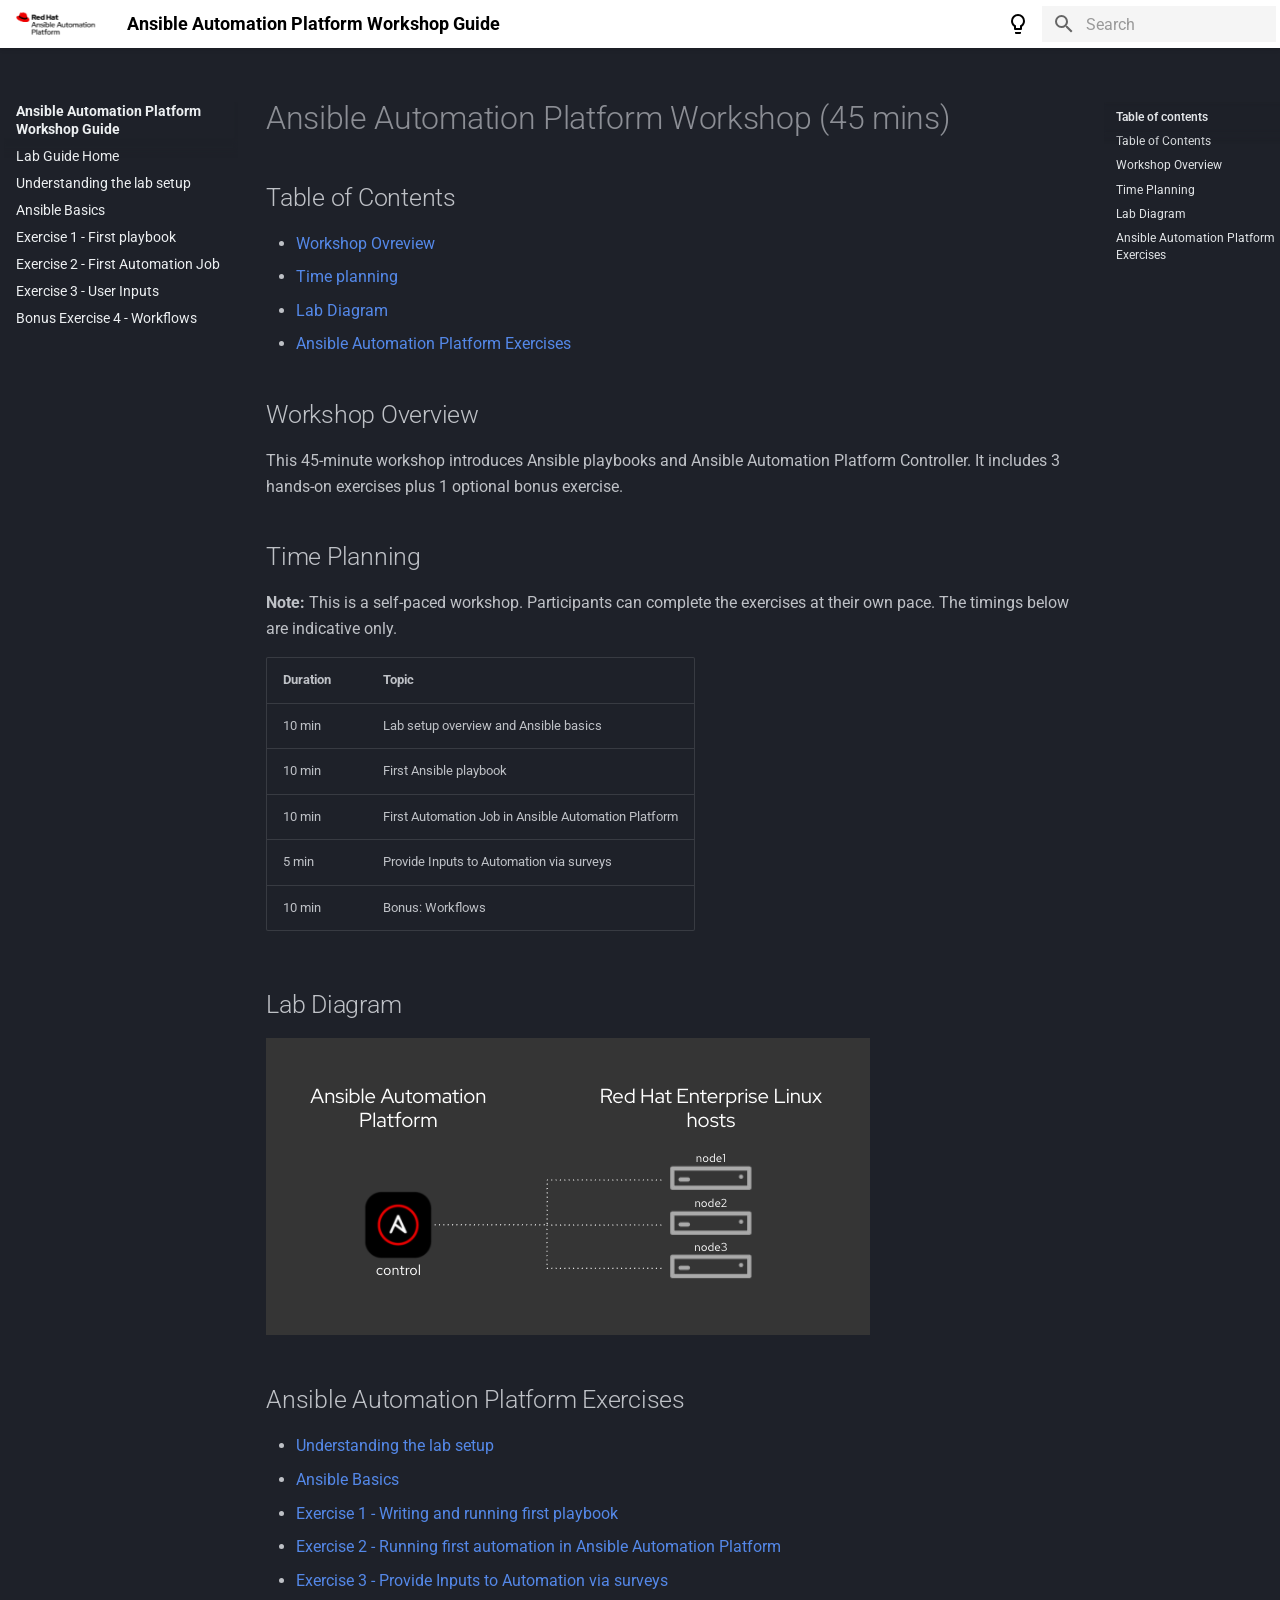
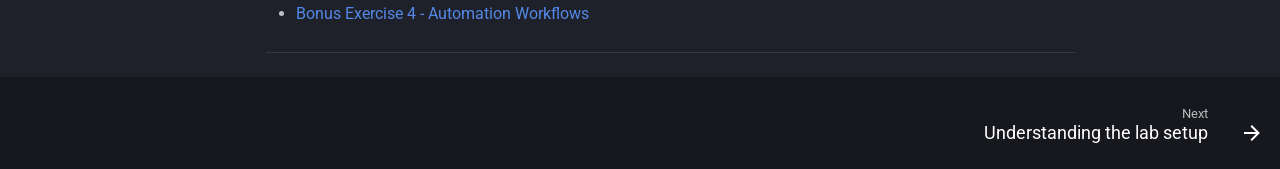
==== index.html @ c1fabc26 "deploy: dbd949e2527950533a2bd51cdb0af93ff251a50c" ====
<!doctype html>
<html lang="en" class="no-js">
  <head>
    
      <meta charset="utf-8">
      <meta name="viewport" content="width=device-width,initial-scale=1">
      
      
      
      
      
        <link rel="next" href="1-setup/">
      
      
        
      
      
      <link rel="icon" href="images/RH_AAP_Logo.png">
      <meta name="generator" content="mkdocs-1.6.1, mkdocs-material-9.7.6">
    
    
      
        <title>Ansible Automation Platform Workshop Guide</title>
      
    
    
      <link rel="stylesheet" href="assets/stylesheets/main.484c7ddc.min.css">
      
        
        <link rel="stylesheet" href="assets/stylesheets/palette.ab4e12ef.min.css">
      
      


    
    
      
    
    
      
        
        
        <link rel="preconnect" href="https://fonts.gstatic.com" crossorigin>
        <link rel="stylesheet" href="https://fonts.googleapis.com/css?family=Roboto:300,300i,400,400i,700,700i%7CRoboto+Mono:400,400i,700,700i&display=fallback">
        <style>:root{--md-text-font:"Roboto";--md-code-font:"Roboto Mono"}</style>
      
    
    
      <link rel="stylesheet" href="stylesheets/extra.css">
    
    <script>__md_scope=new URL(".",location),__md_hash=e=>[...e].reduce(((e,_)=>(e<<5)-e+_.charCodeAt(0)),0),__md_get=(e,_=localStorage,t=__md_scope)=>JSON.parse(_.getItem(t.pathname+"."+e)),__md_set=(e,_,t=localStorage,a=__md_scope)=>{try{t.setItem(a.pathname+"."+e,JSON.stringify(_))}catch(e){}}</script>
    
      

    
    
  </head>
  
  
    
    
      
    
    
    
    
    <body dir="ltr" data-md-color-scheme="slate" data-md-color-primary="indigo" data-md-color-accent="cyan">
  
    
    <input class="md-toggle" data-md-toggle="drawer" type="checkbox" id="__drawer" autocomplete="off">
    <input class="md-toggle" data-md-toggle="search" type="checkbox" id="__search" autocomplete="off">
    <label class="md-overlay" for="__drawer"></label>
    <div data-md-component="skip">
      
        
        <a href="#ansible-automation-platform-workshop-45-mins" class="md-skip">
          Skip to content
        </a>
      
    </div>
    <div data-md-component="announce">
      
    </div>
    
    
      

  

<header class="md-header md-header--shadow" data-md-component="header">
  <nav class="md-header__inner md-grid" aria-label="Header">
    <a href="." title="Ansible Automation Platform Workshop Guide" class="md-header__button md-logo" aria-label="Ansible Automation Platform Workshop Guide" data-md-component="logo">
      
  <img src="images/logo.png" alt="logo">

    </a>
    <label class="md-header__button md-icon" for="__drawer">
      
      <svg xmlns="http://www.w3.org/2000/svg" viewBox="0 0 24 24"><path d="M3 6h18v2H3zm0 5h18v2H3zm0 5h18v2H3z"/></svg>
    </label>
    <div class="md-header__title" data-md-component="header-title">
      <div class="md-header__ellipsis">
        <div class="md-header__topic">
          <span class="md-ellipsis">
            Ansible Automation Platform Workshop Guide
          </span>
        </div>
        <div class="md-header__topic" data-md-component="header-topic">
          <span class="md-ellipsis">
            
              Lab Guide Home
            
          </span>
        </div>
      </div>
    </div>
    
      
        <form class="md-header__option" data-md-component="palette">
  
    
    
    
    <input class="md-option" data-md-color-media="" data-md-color-scheme="slate" data-md-color-primary="indigo" data-md-color-accent="cyan"  aria-label="Switch to light mode"  type="radio" name="__palette" id="__palette_0">
    
      <label class="md-header__button md-icon" title="Switch to light mode" for="__palette_1" hidden>
        <svg xmlns="http://www.w3.org/2000/svg" viewBox="0 0 24 24"><path d="M12 2a7 7 0 0 1 7 7c0 2.38-1.19 4.47-3 5.74V17a1 1 0 0 1-1 1H9a1 1 0 0 1-1-1v-2.26C6.19 13.47 5 11.38 5 9a7 7 0 0 1 7-7M9 21v-1h6v1a1 1 0 0 1-1 1h-4a1 1 0 0 1-1-1m3-17a5 5 0 0 0-5 5c0 2.05 1.23 3.81 3 4.58V16h4v-2.42c1.77-.77 3-2.53 3-4.58a5 5 0 0 0-5-5"/></svg>
      </label>
    
  
    
    
    
    <input class="md-option" data-md-color-media="" data-md-color-scheme="default" data-md-color-primary="white" data-md-color-accent="indigo"  aria-label="Switch to dark mode"  type="radio" name="__palette" id="__palette_1">
    
      <label class="md-header__button md-icon" title="Switch to dark mode" for="__palette_0" hidden>
        <svg xmlns="http://www.w3.org/2000/svg" viewBox="0 0 24 24"><path d="M12 2a7 7 0 0 0-7 7c0 2.38 1.19 4.47 3 5.74V17a1 1 0 0 0 1 1h6a1 1 0 0 0 1-1v-2.26c1.81-1.27 3-3.36 3-5.74a7 7 0 0 0-7-7M9 21a1 1 0 0 0 1 1h4a1 1 0 0 0 1-1v-1H9z"/></svg>
      </label>
    
  
</form>
      
    
    
      <script>var palette=__md_get("__palette");if(palette&&palette.color){if("(prefers-color-scheme)"===palette.color.media){var media=matchMedia("(prefers-color-scheme: light)"),input=document.querySelector(media.matches?"[data-md-color-media='(prefers-color-scheme: light)']":"[data-md-color-media='(prefers-color-scheme: dark)']");palette.color.media=input.getAttribute("data-md-color-media"),palette.color.scheme=input.getAttribute("data-md-color-scheme"),palette.color.primary=input.getAttribute("data-md-color-primary"),palette.color.accent=input.getAttribute("data-md-color-accent")}for(var[key,value]of Object.entries(palette.color))document.body.setAttribute("data-md-color-"+key,value)}</script>
    
    
    
      
      
        <label class="md-header__button md-icon" for="__search">
          
          <svg xmlns="http://www.w3.org/2000/svg" viewBox="0 0 24 24"><path d="M9.5 3A6.5 6.5 0 0 1 16 9.5c0 1.61-.59 3.09-1.56 4.23l.27.27h.79l5 5-1.5 1.5-5-5v-.79l-.27-.27A6.52 6.52 0 0 1 9.5 16 6.5 6.5 0 0 1 3 9.5 6.5 6.5 0 0 1 9.5 3m0 2C7 5 5 7 5 9.5S7 14 9.5 14 14 12 14 9.5 12 5 9.5 5"/></svg>
        </label>
        <div class="md-search" data-md-component="search" role="dialog">
  <label class="md-search__overlay" for="__search"></label>
  <div class="md-search__inner" role="search">
    <form class="md-search__form" name="search">
      <input type="text" class="md-search__input" name="query" aria-label="Search" placeholder="Search" autocapitalize="off" autocorrect="off" autocomplete="off" spellcheck="false" data-md-component="search-query" required>
      <label class="md-search__icon md-icon" for="__search">
        
        <svg xmlns="http://www.w3.org/2000/svg" viewBox="0 0 24 24"><path d="M9.5 3A6.5 6.5 0 0 1 16 9.5c0 1.61-.59 3.09-1.56 4.23l.27.27h.79l5 5-1.5 1.5-5-5v-.79l-.27-.27A6.52 6.52 0 0 1 9.5 16 6.5 6.5 0 0 1 3 9.5 6.5 6.5 0 0 1 9.5 3m0 2C7 5 5 7 5 9.5S7 14 9.5 14 14 12 14 9.5 12 5 9.5 5"/></svg>
        
        <svg xmlns="http://www.w3.org/2000/svg" viewBox="0 0 24 24"><path d="M20 11v2H8l5.5 5.5-1.42 1.42L4.16 12l7.92-7.92L13.5 5.5 8 11z"/></svg>
      </label>
      <nav class="md-search__options" aria-label="Search">
        
        <button type="reset" class="md-search__icon md-icon" title="Clear" aria-label="Clear" tabindex="-1">
          
          <svg xmlns="http://www.w3.org/2000/svg" viewBox="0 0 24 24"><path d="M19 6.41 17.59 5 12 10.59 6.41 5 5 6.41 10.59 12 5 17.59 6.41 19 12 13.41 17.59 19 19 17.59 13.41 12z"/></svg>
        </button>
      </nav>
      
    </form>
    <div class="md-search__output">
      <div class="md-search__scrollwrap" tabindex="0" data-md-scrollfix>
        <div class="md-search-result" data-md-component="search-result">
          <div class="md-search-result__meta">
            Initializing search
          </div>
          <ol class="md-search-result__list" role="presentation"></ol>
        </div>
      </div>
    </div>
  </div>
</div>
      
    
    
  </nav>
  
</header>
    
    <div class="md-container" data-md-component="container">
      
      
        
          
        
      
      <main class="md-main" data-md-component="main">
        <div class="md-main__inner md-grid">
          
            
              
              <div class="md-sidebar md-sidebar--primary" data-md-component="sidebar" data-md-type="navigation" >
                <div class="md-sidebar__scrollwrap">
                  <div class="md-sidebar__inner">
                    



<nav class="md-nav md-nav--primary" aria-label="Navigation" data-md-level="0">
  <label class="md-nav__title" for="__drawer">
    <a href="." title="Ansible Automation Platform Workshop Guide" class="md-nav__button md-logo" aria-label="Ansible Automation Platform Workshop Guide" data-md-component="logo">
      
  <img src="images/logo.png" alt="logo">

    </a>
    Ansible Automation Platform Workshop Guide
  </label>
  
  <ul class="md-nav__list" data-md-scrollfix>
    
      
      
  
  
    
  
  
  
    <li class="md-nav__item md-nav__item--active">
      
      <input class="md-nav__toggle md-toggle" type="checkbox" id="__toc">
      
      
        
      
      
        <label class="md-nav__link md-nav__link--active" for="__toc">
          
  
  
  <span class="md-ellipsis">
    
  
    Lab Guide Home
  

    
  </span>
  
  

          <span class="md-nav__icon md-icon"></span>
        </label>
      
      <a href="." class="md-nav__link md-nav__link--active">
        
  
  
  <span class="md-ellipsis">
    
  
    Lab Guide Home
  

    
  </span>
  
  

      </a>
      
        

<nav class="md-nav md-nav--secondary" aria-label="Table of contents">
  
  
  
    
  
  
    <label class="md-nav__title" for="__toc">
      <span class="md-nav__icon md-icon"></span>
      Table of contents
    </label>
    <ul class="md-nav__list" data-md-component="toc" data-md-scrollfix>
      
        <li class="md-nav__item">
  <a href="#table-of-contents" class="md-nav__link">
    <span class="md-ellipsis">
      
        Table of Contents
      
    </span>
  </a>
  
</li>
      
        <li class="md-nav__item">
  <a href="#workshop-overview" class="md-nav__link">
    <span class="md-ellipsis">
      
        Workshop Overview
      
    </span>
  </a>
  
</li>
      
        <li class="md-nav__item">
  <a href="#time-planning" class="md-nav__link">
    <span class="md-ellipsis">
      
        Time Planning
      
    </span>
  </a>
  
</li>
      
        <li class="md-nav__item">
  <a href="#lab-diagram" class="md-nav__link">
    <span class="md-ellipsis">
      
        Lab Diagram
      
    </span>
  </a>
  
</li>
      
        <li class="md-nav__item">
  <a href="#ansible-automation-platform-exercises" class="md-nav__link">
    <span class="md-ellipsis">
      
        Ansible Automation Platform Exercises
      
    </span>
  </a>
  
</li>
      
    </ul>
  
</nav>
      
    </li>
  

    
      
      
  
  
  
  
    <li class="md-nav__item">
      <a href="1-setup/" class="md-nav__link">
        
  
  
  <span class="md-ellipsis">
    
  
    Understanding the lab setup
  

    
  </span>
  
  

      </a>
    </li>
  

    
      
      
  
  
  
  
    <li class="md-nav__item">
      <a href="2-thebasics/" class="md-nav__link">
        
  
  
  <span class="md-ellipsis">
    
  
    Ansible Basics
  

    
  </span>
  
  

      </a>
    </li>
  

    
      
      
  
  
  
  
    <li class="md-nav__item">
      <a href="3-playbook/" class="md-nav__link">
        
  
  
  <span class="md-ellipsis">
    
  
    Exercise 1 - First playbook
  

    
  </span>
  
  

      </a>
    </li>
  

    
      
      
  
  
  
  
    <li class="md-nav__item">
      <a href="4-projects/" class="md-nav__link">
        
  
  
  <span class="md-ellipsis">
    
  
    Exercise 2 - First Automation Job
  

    
  </span>
  
  

      </a>
    </li>
  

    
      
      
  
  
  
  
    <li class="md-nav__item">
      <a href="5-surveys/" class="md-nav__link">
        
  
  
  <span class="md-ellipsis">
    
  
    Exercise 3 - User Inputs
  

    
  </span>
  
  

      </a>
    </li>
  

    
      
      
  
  
  
  
    <li class="md-nav__item">
      <a href="6-bonus-workflows/" class="md-nav__link">
        
  
  
  <span class="md-ellipsis">
    
  
    Bonus Exercise 4 - Workflows
  

    
  </span>
  
  

      </a>
    </li>
  

    
  </ul>
</nav>
                  </div>
                </div>
              </div>
            
            
              
              <div class="md-sidebar md-sidebar--secondary" data-md-component="sidebar" data-md-type="toc" >
                <div class="md-sidebar__scrollwrap">
                  <div class="md-sidebar__inner">
                    

<nav class="md-nav md-nav--secondary" aria-label="Table of contents">
  
  
  
    
  
  
    <label class="md-nav__title" for="__toc">
      <span class="md-nav__icon md-icon"></span>
      Table of contents
    </label>
    <ul class="md-nav__list" data-md-component="toc" data-md-scrollfix>
      
        <li class="md-nav__item">
  <a href="#table-of-contents" class="md-nav__link">
    <span class="md-ellipsis">
      
        Table of Contents
      
    </span>
  </a>
  
</li>
      
        <li class="md-nav__item">
  <a href="#workshop-overview" class="md-nav__link">
    <span class="md-ellipsis">
      
        Workshop Overview
      
    </span>
  </a>
  
</li>
      
        <li class="md-nav__item">
  <a href="#time-planning" class="md-nav__link">
    <span class="md-ellipsis">
      
        Time Planning
      
    </span>
  </a>
  
</li>
      
        <li class="md-nav__item">
  <a href="#lab-diagram" class="md-nav__link">
    <span class="md-ellipsis">
      
        Lab Diagram
      
    </span>
  </a>
  
</li>
      
        <li class="md-nav__item">
  <a href="#ansible-automation-platform-exercises" class="md-nav__link">
    <span class="md-ellipsis">
      
        Ansible Automation Platform Exercises
      
    </span>
  </a>
  
</li>
      
    </ul>
  
</nav>
                  </div>
                </div>
              </div>
            
          
          
            <div class="md-content" data-md-component="content">
              
              <article class="md-content__inner md-typeset">
                
                  



<h1 id="ansible-automation-platform-workshop-45-mins">Ansible Automation Platform Workshop (45 mins)</h1>
<h2 id="table-of-contents">Table of Contents</h2>
<ul>
<li><a href="#workshop-overview">Workshop Ovreview</a></li>
<li><a href="#time-planning">Time planning</a></li>
<li><a href="#lab-diagram">Lab Diagram</a></li>
<li><a href="#ansible-automation-platform-exercises">Ansible Automation Platform Exercises</a></li>
</ul>
<h2 id="workshop-overview">Workshop Overview</h2>
<p>This 45-minute workshop introduces Ansible playbooks and Ansible Automation Platform Controller. It includes 3 hands-on exercises plus 1 optional bonus exercise.</p>
<h2 id="time-planning">Time Planning</h2>
<p><strong>Note:</strong> This is a self-paced workshop. Participants can complete the exercises at their own pace. The timings below are indicative only.</p>
<table>
<thead>
<tr>
<th>Duration</th>
<th>Topic</th>
</tr>
</thead>
<tbody>
<tr>
<td>10 min</td>
<td>Lab setup overview and Ansible basics</td>
</tr>
<tr>
<td>10 min</td>
<td>First Ansible playbook</td>
</tr>
<tr>
<td>10 min</td>
<td>First Automation Job in Ansible Automation Platform</td>
</tr>
<tr>
<td>5 min</td>
<td>Provide Inputs to Automation via surveys</td>
</tr>
<tr>
<td>10 min</td>
<td>Bonus: Workflows</td>
</tr>
</tbody>
</table>
<h2 id="lab-diagram">Lab Diagram</h2>
<p><img alt="ansible rhel lab diagram" src="images/rhel_lab_diagram.png" /></p>
<h2 id="ansible-automation-platform-exercises">Ansible Automation Platform Exercises</h2>
<ul>
<li><a href="1-setup">Understanding the lab setup</a></li>
<li><a href="2-thebasics">Ansible Basics</a></li>
<li><a href="3-playbook">Exercise 1 - Writing and running first playbook</a></li>
<li><a href="4-projects">Exercise 2 - Running first automation in Ansible Automation Platform</a></li>
<li><a href="5-surveys">Exercise 3 - Provide Inputs to Automation via surveys</a></li>
<li><a href="6-bonus-workflows">Bonus Exercise 4 - Automation Workflows</a></li>
</ul>
<hr />












                
              </article>
            </div>
          
          
<script>var target=document.getElementById(location.hash.slice(1));target&&target.name&&(target.checked=target.name.startsWith("__tabbed_"))</script>
        </div>
        
      </main>
      
        <footer class="md-footer">
  
    
      
      <nav class="md-footer__inner md-grid" aria-label="Footer" >
        
        
          
          <a href="1-setup/" class="md-footer__link md-footer__link--next" aria-label="Next: Understanding the lab setup">
            <div class="md-footer__title">
              <span class="md-footer__direction">
                Next
              </span>
              <div class="md-ellipsis">
                Understanding the lab setup
              </div>
            </div>
            <div class="md-footer__button md-icon">
              
              <svg xmlns="http://www.w3.org/2000/svg" viewBox="0 0 24 24"><path d="M4 11v2h12l-5.5 5.5 1.42 1.42L19.84 12l-7.92-7.92L10.5 5.5 16 11z"/></svg>
            </div>
          </a>
        
      </nav>
    
  
  <div class="md-footer-meta md-typeset">
    <div class="md-footer-meta__inner md-grid">
      <div class="md-copyright">
  
  
    Made with
    <a href="https://squidfunk.github.io/mkdocs-material/" target="_blank" rel="noopener">
      Material for MkDocs
    </a>
  
</div>
      
    </div>
  </div>
</footer>
      
    </div>
    <div class="md-dialog" data-md-component="dialog">
      <div class="md-dialog__inner md-typeset"></div>
    </div>
    
    
    
      
      
      <script id="__config" type="application/json">{"annotate": null, "base": ".", "features": ["navigation.instant", "navigation.tracking", "navigation.footer", "content.code.copy", "content.code.select"], "search": "assets/javascripts/workers/search.2c215733.min.js", "tags": null, "translations": {"clipboard.copied": "Copied to clipboard", "clipboard.copy": "Copy to clipboard", "search.result.more.one": "1 more on this page", "search.result.more.other": "# more on this page", "search.result.none": "No matching documents", "search.result.one": "1 matching document", "search.result.other": "# matching documents", "search.result.placeholder": "Type to start searching", "search.result.term.missing": "Missing", "select.version": "Select version"}, "version": null}</script>
    
    
      <script src="assets/javascripts/bundle.79ae519e.min.js"></script>
      
    
  </body>
</html>
---- assets/stylesheets/main.484c7ddc.min.css ----
@charset "UTF-8";html{-webkit-text-size-adjust:none;-moz-text-size-adjust:none;text-size-adjust:none;box-sizing:border-box}*,:after,:before{box-sizing:inherit}@media (prefers-reduced-motion){*,:after,:before{transition:none!important}}body{margin:0}a,button,input,label{-webkit-tap-highlight-color:transparent}a{color:inherit;text-decoration:none}hr{border:0;box-sizing:initial;display:block;height:.05rem;overflow:visible;padding:0}small{font-size:80%}sub,sup{line-height:1em}img{border-style:none}table{border-collapse:initial;border-spacing:0}td,th{font-weight:400;vertical-align:top}button{background:#0000;border:0;font-family:inherit;font-size:inherit;margin:0;padding:0}input{border:0;outline:none}:root{--md-primary-fg-color:#4051b5;--md-primary-fg-color--light:#5d6cc0;--md-primary-fg-color--dark:#303fa1;--md-primary-bg-color:#fff;--md-primary-bg-color--light:#ffffffb3;--md-accent-fg-color:#526cfe;--md-accent-fg-color--transparent:#526cfe1a;--md-accent-bg-color:#fff;--md-accent-bg-color--light:#ffffffb3}[data-md-color-scheme=default]{color-scheme:light}[data-md-color-scheme=default] img[src$="#gh-dark-mode-only"],[data-md-color-scheme=default] img[src$="#only-dark"]{display:none}:root,[data-md-color-scheme=default]{--md-hue:225deg;--md-default-fg-color:#000000de;--md-default-fg-color--light:#0000008a;--md-default-fg-color--lighter:#00000052;--md-default-fg-color--lightest:#00000012;--md-default-bg-color:#fff;--md-default-bg-color--light:#ffffffb3;--md-default-bg-color--lighter:#ffffff4d;--md-default-bg-color--lightest:#ffffff1f;--md-code-fg-color:#36464e;--md-code-bg-color:#f5f5f5;--md-code-bg-color--light:#f5f5f5b3;--md-code-bg-color--lighter:#f5f5f54d;--md-code-hl-color:#4287ff;--md-code-hl-color--light:#4287ff1a;--md-code-hl-number-color:#d52a2a;--md-code-hl-special-color:#db1457;--md-code-hl-function-color:#a846b9;--md-code-hl-constant-color:#6e59d9;--md-code-hl-keyword-color:#3f6ec6;--md-code-hl-string-color:#1c7d4d;--md-code-hl-name-color:var(--md-code-fg-color);--md-code-hl-operator-color:var(--md-default-fg-color--light);--md-code-hl-punctuation-color:var(--md-default-fg-color--light);--md-code-hl-comment-color:var(--md-default-fg-color--light);--md-code-hl-generic-color:var(--md-default-fg-color--light);--md-code-hl-variable-color:var(--md-default-fg-color--light);--md-typeset-color:var(--md-default-fg-color);--md-typeset-a-color:var(--md-primary-fg-color);--md-typeset-del-color:#f5503d26;--md-typeset-ins-color:#0bd57026;--md-typeset-kbd-color:#fafafa;--md-typeset-kbd-accent-color:#fff;--md-typeset-kbd-border-color:#b8b8b8;--md-typeset-mark-color:#ffff0080;--md-typeset-table-color:#0000001f;--md-typeset-table-color--light:rgba(0,0,0,.035);--md-admonition-fg-color:var(--md-default-fg-color);--md-admonition-bg-color:var(--md-default-bg-color);--md-warning-fg-color:#000000de;--md-warning-bg-color:#ff9;--md-footer-fg-color:#fff;--md-footer-fg-color--light:#ffffffb3;--md-footer-fg-color--lighter:#ffffff73;--md-footer-bg-color:#000000de;--md-footer-bg-color--dark:#00000052;--md-shadow-z1:0 0.2rem 0.5rem #0000000d,0 0 0.05rem #0000001a;--md-shadow-z2:0 0.2rem 0.5rem #0000001a,0 0 0.05rem #00000040;--md-shadow-z3:0 0.2rem 0.5rem #0003,0 0 0.05rem #00000059}.md-icon svg{fill:currentcolor;display:block;height:1.2rem;width:1.2rem}body{-webkit-font-smoothing:antialiased;-moz-osx-font-smoothing:grayscale;--md-text-font-family:var(--md-text-font,_),-apple-system,BlinkMacSystemFont,Helvetica,Arial,sans-serif;--md-code-font-family:var(--md-code-font,_),SFMono-Regular,Consolas,Menlo,monospace}aside,body,input{font-feature-settings:"kern","liga";color:var(--md-typeset-color);font-family:var(--md-text-font-family)}code,kbd,pre{font-feature-settings:"kern";font-family:var(--md-code-font-family)}:root{--md-typeset-table-sort-icon:url('data:image/svg+xml;charset=utf-8,<svg xmlns="http://www.w3.org/2000/svg" viewBox="0 0 24 24"><path d="m18 21-4-4h3V7h-3l4-4 4 4h-3v10h3M2 19v-2h10v2M2 13v-2h7v2M2 7V5h4v2z"/></svg>');--md-typeset-table-sort-icon--asc:url('data:image/svg+xml;charset=utf-8,<svg xmlns="http://www.w3.org/2000/svg" viewBox="0 0 24 24"><path d="M19 17h3l-4 4-4-4h3V3h2M2 17h10v2H2M6 5v2H2V5m0 6h7v2H2z"/></svg>');--md-typeset-table-sort-icon--desc:url('data:image/svg+xml;charset=utf-8,<svg xmlns="http://www.w3.org/2000/svg" viewBox="0 0 24 24"><path d="M19 7h3l-4-4-4 4h3v14h2M2 17h10v2H2M6 5v2H2V5m0 6h7v2H2z"/></svg>')}.md-typeset{-webkit-print-color-adjust:exact;color-adjust:exact;font-size:.8rem;line-height:1.6;overflow-wrap:break-word}@media print{.md-typeset{font-size:.68rem}}.md-typeset blockquote,.md-typeset dl,.md-typeset figure,.md-typeset ol,.md-typeset pre,.md-typeset ul{margin-bottom:1em;margin-top:1em}.md-typeset h1{color:var(--md-default-fg-color--light);font-size:2em;line-height:1.3;margin:0 0 1.25em}.md-typeset h1,.md-typeset h2{font-weight:300;letter-spacing:-.01em}.md-typeset h2{font-size:1.5625em;line-height:1.4;margin:1.6em 0 .64em}.md-typeset h3{font-size:1.25em;font-weight:400;letter-spacing:-.01em;line-height:1.5;margin:1.6em 0 .8em}.md-typeset h2+h3{margin-top:.8em}.md-typeset h4{font-weight:700;letter-spacing:-.01em;margin:1em 0}.md-typeset h5,.md-typeset h6{color:var(--md-default-fg-color--light);font-size:.8em;font-weight:700;letter-spacing:-.01em;margin:1.25em 0}.md-typeset h5{text-transform:uppercase}.md-typeset h5 code{text-transform:none}.md-typeset hr{border-bottom:.05rem solid var(--md-default-fg-color--lightest);display:flow-root;margin:1.5em 0}.md-typeset a{color:var(--md-typeset-a-color);word-break:break-word}.md-typeset a,.md-typeset a:before{transition:color 125ms}.md-typeset a:focus,.md-typeset a:hover{color:var(--md-accent-fg-color)}.md-typeset a:focus code,.md-typeset a:hover code{background-color:var(--md-accent-fg-color--transparent);color:var(--md-accent-fg-color)}.md-typeset a code{color:var(--md-typeset-a-color)}.md-typeset a.focus-visible{outline-color:var(--md-accent-fg-color);outline-offset:.2rem}.md-typeset code,.md-typeset kbd,.md-typeset pre{color:var(--md-code-fg-color);direction:ltr;font-variant-ligatures:none;transition:background-color 125ms}@media print{.md-typeset code,.md-typeset kbd,.md-typeset pre{white-space:pre-wrap}}.md-typeset code{background-color:var(--md-code-bg-color);border-radius:.1rem;-webkit-box-decoration-break:clone;box-decoration-break:clone;font-size:.85em;padding:0 .2941176471em;transition:color 125ms,background-color 125ms;word-break:break-word}.md-typeset code:not(.focus-visible){-webkit-tap-highlight-color:transparent;outline:none}.md-typeset pre{display:flow-root;line-height:1.4;position:relative}.md-typeset pre>code{-webkit-box-decoration-break:slice;box-decoration-break:slice;box-shadow:none;display:block;margin:0;outline-color:var(--md-accent-fg-color);overflow:auto;padding:.7720588235em 1.1764705882em;scrollbar-color:var(--md-default-fg-color--lighter) #0000;scrollbar-width:thin;touch-action:auto;word-break:normal}.md-typeset pre>code:hover{scrollbar-color:var(--md-accent-fg-color) #0000}.md-typeset pre>code::-webkit-scrollbar{height:.2rem;width:.2rem}.md-typeset pre>code::-webkit-scrollbar-thumb{background-color:var(--md-default-fg-color--lighter)}.md-typeset pre>code::-webkit-scrollbar-thumb:hover{background-color:var(--md-accent-fg-color)}.md-typeset kbd{background-color:var(--md-typeset-kbd-color);border-radius:.1rem;box-shadow:0 .1rem 0 .05rem var(--md-typeset-kbd-border-color),0 .1rem 0 var(--md-typeset-kbd-border-color),0 -.1rem .2rem var(--md-typeset-kbd-accent-color) inset;color:var(--md-default-fg-color);display:inline-block;font-size:.75em;padding:0 .6666666667em;vertical-align:text-top;word-break:break-word}.md-typeset mark{background-color:var(--md-typeset-mark-color);-webkit-box-decoration-break:clone;box-decoration-break:clone;color:inherit;word-break:break-word}.md-typeset abbr{cursor:help;text-decoration:none}.md-typeset [data-preview],.md-typeset abbr{border-bottom:.05rem dotted var(--md-default-fg-color--light)}.md-typeset small{opacity:.75}[dir=ltr] .md-typeset sub,[dir=ltr] .md-typeset sup{margin-left:.078125em}[dir=rtl] .md-typeset sub,[dir=rtl] .md-typeset sup{margin-right:.078125em}[dir=ltr] .md-typeset blockquote{padding-left:.6rem}[dir=rtl] .md-typeset blockquote{padding-right:.6rem}[dir=ltr] .md-typeset blockquote{border-left:.2rem solid var(--md-default-fg-color--lighter)}[dir=rtl] .md-typeset blockquote{border-right:.2rem solid var(--md-default-fg-color--lighter)}.md-typeset blockquote{color:var(--md-default-fg-color--light);margin-left:0;margin-right:0}.md-typeset ul{list-style-type:disc}.md-typeset ul[type]{list-style-type:revert-layer}[dir=ltr] .md-typeset ol,[dir=ltr] .md-typeset ul{margin-left:.625em}[dir=rtl] .md-typeset ol,[dir=rtl] .md-typeset ul{margin-right:.625em}.md-typeset ol,.md-typeset ul{padding:0}.md-typeset ol:not([hidden]),.md-typeset ul:not([hidden]){display:flow-root}.md-typeset ol ol,.md-typeset ul ol{list-style-type:lower-alpha}.md-typeset ol ol ol,.md-typeset ul ol ol{list-style-type:lower-roman}.md-typeset ol ol ol ol,.md-typeset ul ol ol ol{list-style-type:upper-alpha}.md-typeset ol ol ol ol ol,.md-typeset ul ol ol ol ol{list-style-type:upper-roman}.md-typeset ol[type],.md-typeset ul[type]{list-style-type:revert-layer}[dir=ltr] .md-typeset ol li,[dir=ltr] .md-typeset ul li{margin-left:1.25em}[dir=rtl] .md-typeset ol li,[dir=rtl] .md-typeset ul li{margin-right:1.25em}.md-typeset ol li,.md-typeset ul li{margin-bottom:.5em}.md-typeset ol li blockquote,.md-typeset ol li p,.md-typeset ul li blockquote,.md-typeset ul li p{margin:.5em 0}.md-typeset ol li:last-child,.md-typeset ul li:last-child{margin-bottom:0}[dir=ltr] .md-typeset ol li ol,[dir=ltr] .md-typeset ol li ul,[dir=ltr] .md-typeset ul li ol,[dir=ltr] .md-typeset ul li ul{margin-left:.625em}[dir=rtl] .md-typeset ol li ol,[dir=rtl] .md-typeset ol li ul,[dir=rtl] .md-typeset ul li ol,[dir=rtl] .md-typeset ul li ul{margin-right:.625em}.md-typeset ol li ol,.md-typeset ol li ul,.md-typeset ul li ol,.md-typeset ul li ul{margin-bottom:.5em;margin-top:.5em}[dir=ltr] .md-typeset dd{margin-left:1.875em}[dir=rtl] .md-typeset dd{margin-right:1.875em}.md-typeset dd{margin-bottom:1.5em;margin-top:1em}.md-typeset img,.md-typeset svg,.md-typeset video{height:auto;max-width:100%}.md-typeset img[align=left]{margin:1em 1em 1em 0}.md-typeset img[align=right]{margin:1em 0 1em 1em}.md-typeset img[align]:only-child{margin-top:0}.md-typeset figure{display:flow-root;margin:1em auto;max-width:100%;text-align:center;width:fit-content}.md-typeset figure img{display:block;margin:0 auto}.md-typeset figcaption{font-style:italic;margin:1em auto;max-width:24rem}.md-typeset iframe{max-width:100%}.md-typeset table:not([class]){background-color:var(--md-default-bg-color);border:.05rem solid var(--md-typeset-table-color);border-radius:.1rem;display:inline-block;font-size:.64rem;max-width:100%;overflow:auto;touch-action:auto}@media print{.md-typeset table:not([class]){display:table}}.md-typeset table:not([class])+*{margin-top:1.5em}.md-typeset table:not([class]) td>:first-child,.md-typeset table:not([class]) th>:first-child{margin-top:0}.md-typeset table:not([class]) td>:last-child,.md-typeset table:not([class]) th>:last-child{margin-bottom:0}.md-typeset table:not([class]) td:not([align]),.md-typeset table:not([class]) th:not([align]){text-align:left}[dir=rtl] .md-typeset table:not([class]) td:not([align]),[dir=rtl] .md-typeset table:not([class]) th:not([align]){text-align:right}.md-typeset table:not([class]) th{font-weight:700;min-width:5rem;padding:.9375em 1.25em;vertical-align:top}.md-typeset table:not([class]) td{border-top:.05rem solid var(--md-typeset-table-color);padding:.9375em 1.25em;vertical-align:top}.md-typeset table:not([class]) tbody tr{transition:background-color 125ms}.md-typeset table:not([class]) tbody tr:hover{background-color:var(--md-typeset-table-color--light);box-shadow:0 .05rem 0 var(--md-default-bg-color) inset}.md-typeset table:not([class]) a{word-break:normal}.md-typeset table th[role=columnheader]{cursor:pointer}[dir=ltr] .md-typeset table th[role=columnheader]:after{margin-left:.5em}[dir=rtl] .md-typeset table th[role=columnheader]:after{margin-right:.5em}.md-typeset table th[role=columnheader]:after{content:"";display:inline-block;height:1.2em;-webkit-mask-image:var(--md-typeset-table-sort-icon);mask-image:var(--md-typeset-table-sort-icon);-webkit-mask-repeat:no-repeat;mask-repeat:no-repeat;-webkit-mask-size:contain;mask-size:contain;transition:background-color 125ms;vertical-align:text-bottom;width:1.2em}.md-typeset table th[role=columnheader]:hover:after{background-color:var(--md-default-fg-color--lighter)}.md-typeset table th[role=columnheader][aria-sort=ascending]:after{background-color:var(--md-default-fg-color--light);-webkit-mask-image:var(--md-typeset-table-sort-icon--asc);mask-image:var(--md-typeset-table-sort-icon--asc)}.md-typeset table th[role=columnheader][aria-sort=descending]:after{background-color:var(--md-default-fg-color--light);-webkit-mask-image:var(--md-typeset-table-sort-icon--desc);mask-image:var(--md-typeset-table-sort-icon--desc)}.md-typeset__scrollwrap{margin:1em -.8rem;overflow-x:auto;touch-action:auto}.md-typeset__table{display:inline-block;margin-bottom:.5em;padding:0 .8rem}@media print{.md-typeset__table{display:block}}html .md-typeset__table table{display:table;margin:0;overflow:hidden;width:100%}@media screen and (max-width:44.984375em){.md-content__inner>pre{margin:1em -.8rem}.md-content__inner>pre code{border-radius:0}}.md-typeset .md-author{border-radius:100%;display:block;flex-shrink:0;height:1.6rem;overflow:hidden;position:relative;transition:color 125ms,transform 125ms;width:1.6rem}.md-typeset .md-author img{display:block}.md-typeset .md-author--more{background:var(--md-default-fg-color--lightest);color:var(--md-default-fg-color--lighter);font-size:.6rem;font-weight:700;line-height:1.6rem;text-align:center}.md-typeset .md-author--long{height:2.4rem;width:2.4rem}.md-typeset a.md-author{transform:scale(1)}.md-typeset a.md-author img{border-radius:100%;filter:grayscale(100%) opacity(75%);transition:filter 125ms}.md-typeset a.md-author:focus,.md-typeset a.md-author:hover{transform:scale(1.1);z-index:1}.md-typeset a.md-author:focus img,.md-typeset a.md-author:hover img{filter:grayscale(0)}.md-banner{background-color:var(--md-footer-bg-color);color:var(--md-footer-fg-color);overflow:auto}@media print{.md-banner{display:none}}.md-banner--warning{background-color:var(--md-warning-bg-color);color:var(--md-warning-fg-color)}.md-banner__inner{font-size:.7rem;margin:.6rem auto;padding:0 .8rem}[dir=ltr] .md-banner__button{float:right}[dir=rtl] .md-banner__button{float:left}.md-banner__button{color:inherit;cursor:pointer;transition:opacity .25s}.no-js .md-banner__button{display:none}.md-banner__button:hover{opacity:.7}html{font-size:125%;height:100%;overflow-x:hidden}@media screen and (min-width:100em){html{font-size:137.5%}}@media screen and (min-width:125em){html{font-size:150%}}body{background-color:var(--md-default-bg-color);display:flex;flex-direction:column;font-size:.5rem;min-height:100%;position:relative;width:100%}@media print{body{display:block}}@media screen and (max-width:59.984375em){body[data-md-scrolllock]{position:fixed}}.md-grid{margin-left:auto;margin-right:auto;max-width:61rem}.md-container{display:flex;flex-direction:column;flex-grow:1}@media print{.md-container{display:block}}.md-main{flex-grow:1}.md-main__inner{display:flex;height:100%;margin-top:1.5rem}.md-ellipsis{overflow:hidden;text-overflow:ellipsis}.md-toggle{display:none}.md-option{height:0;opacity:0;position:absolute;width:0}.md-option:checked+label:not([hidden]){display:block}.md-option.focus-visible+label{outline-color:var(--md-accent-fg-color);outline-style:auto}.md-skip{background-color:var(--md-default-fg-color);border-radius:.1rem;color:var(--md-default-bg-color);font-size:.64rem;margin:.5rem;opacity:0;outline-color:var(--md-accent-fg-color);padding:.3rem .5rem;position:fixed;transform:translateY(.4rem);z-index:-1}.md-skip:focus{opacity:1;transform:translateY(0);transition:transform .25s cubic-bezier(.4,0,.2,1),opacity 175ms 75ms;z-index:10}@page{margin:25mm}:root{--md-clipboard-icon:url('data:image/svg+xml;charset=utf-8,<svg xmlns="http://www.w3.org/2000/svg" viewBox="0 0 24 24"><path d="M19 21H8V7h11m0-2H8a2 2 0 0 0-2 2v14a2 2 0 0 0 2 2h11a2 2 0 0 0 2-2V7a2 2 0 0 0-2-2m-3-4H4a2 2 0 0 0-2 2v14h2V3h12z"/></svg>')}.md-clipboard{border-radius:.1rem;color:var(--md-default-fg-color--lightest);cursor:pointer;height:1.5em;outline-color:var(--md-accent-fg-color);outline-offset:.1rem;transition:color .25s;width:1.5em;z-index:1}@media print{.md-clipboard{display:none}}.md-clipboard:not(.focus-visible){-webkit-tap-highlight-color:transparent;outline:none}:hover>.md-clipboard{color:var(--md-default-fg-color--light)}.md-clipboard:focus,.md-clipboard:hover{color:var(--md-accent-fg-color)}.md-clipboard:after{background-color:currentcolor;content:"";display:block;height:1.125em;margin:0 auto;-webkit-mask-image:var(--md-clipboard-icon);mask-image:var(--md-clipboard-icon);-webkit-mask-position:center;mask-position:center;-webkit-mask-repeat:no-repeat;mask-repeat:no-repeat;-webkit-mask-size:contain;mask-size:contain;width:1.125em}.md-clipboard--inline{cursor:pointer}.md-clipboard--inline code{transition:color .25s,background-color .25s}.md-clipboard--inline:focus code,.md-clipboard--inline:hover code{background-color:var(--md-accent-fg-color--transparent);color:var(--md-accent-fg-color)}:root{--md-code-select-icon:url('data:image/svg+xml;charset=utf-8,<svg xmlns="http://www.w3.org/2000/svg" viewBox="0 0 24 24"><path d="M19 19h-4v2h4c1.1 0 2-.9 2-2v-4h-2m0-12h-4v2h4v4h2V5c0-1.1-.9-2-2-2M5 5h4V3H5c-1.1 0-2 .9-2 2v4h2m0 6H3v4c0 1.1.9 2 2 2h4v-2H5zm2-4h2v2H7zm4 0h2v2h-2zm4 0h2v2h-2zM7 7h2v2H7zm4 0h2v2h-2zm4 0h2v2h-2zm-8 8h2v2H7zm4 0h2v2h-2zm4 0h2v2h-2z"/></svg>');--md-code-copy-icon:url('data:image/svg+xml;charset=utf-8,<svg xmlns="http://www.w3.org/2000/svg" viewBox="0 0 24 24"><path d="M19 21H8V7h11m0-2H8a2 2 0 0 0-2 2v14a2 2 0 0 0 2 2h11a2 2 0 0 0 2-2V7a2 2 0 0 0-2-2m-3-4H4a2 2 0 0 0-2 2v14h2V3h12z"/></svg>')}.md-typeset .md-code__content{display:grid}.md-code__nav{background-color:var(--md-code-bg-color--lighter);border-radius:.1rem;display:flex;gap:.2rem;padding:.2rem;position:absolute;right:.25em;top:.25em;transition:background-color .25s;z-index:1}:hover>.md-code__nav{background-color:var(--md-code-bg-color--light)}.md-code__button{color:var(--md-default-fg-color--lightest);cursor:pointer;display:block;height:1.5em;outline-color:var(--md-accent-fg-color);outline-offset:.1rem;transition:color .25s;width:1.5em}:hover>*>.md-code__button{color:var(--md-default-fg-color--light)}.md-code__button.focus-visible,.md-code__button:hover{color:var(--md-accent-fg-color)}.md-code__button--active{color:var(--md-default-fg-color)!important}.md-code__button:after{background-color:currentcolor;content:"";display:block;height:1.125em;margin:0 auto;-webkit-mask-position:center;mask-position:center;-webkit-mask-repeat:no-repeat;mask-repeat:no-repeat;-webkit-mask-size:contain;mask-size:contain;width:1.125em}.md-code__button[data-md-type=select]:after{-webkit-mask-image:var(--md-code-select-icon);mask-image:var(--md-code-select-icon)}.md-code__button[data-md-type=copy]:after{-webkit-mask-image:var(--md-code-copy-icon);mask-image:var(--md-code-copy-icon)}@keyframes consent{0%{opacity:0;transform:translateY(100%)}to{opacity:1;transform:translateY(0)}}@keyframes overlay{0%{opacity:0}to{opacity:1}}.md-consent__overlay{animation:overlay .25s both;-webkit-backdrop-filter:blur(.1rem);backdrop-filter:blur(.1rem);background-color:#0000008a;height:100%;opacity:1;position:fixed;top:0;width:100%;z-index:5}.md-consent__inner{animation:consent .5s cubic-bezier(.1,.7,.1,1) both;background-color:var(--md-default-bg-color);border:0;border-radius:.1rem;bottom:0;box-shadow:0 0 .2rem #0000001a,0 .2rem .4rem #0003;max-height:100%;overflow:auto;padding:0;position:fixed;width:100%;z-index:5}.md-consent__form{padding:.8rem}.md-consent__settings{display:none;margin:1em 0}input:checked+.md-consent__settings{display:block}.md-consent__controls{margin-bottom:.8rem}.md-typeset .md-consent__controls .md-button{display:inline}@media screen and (max-width:44.984375em){.md-typeset .md-consent__controls .md-button{display:block;margin-top:.4rem;text-align:center;width:100%}}.md-consent label{cursor:pointer}.md-content{flex-grow:1;min-width:0}.md-content__inner{margin:0 .8rem 1.2rem;padding-top:.6rem}@media screen and (min-width:76.25em){[dir=ltr] .md-sidebar--primary:not([hidden])~.md-content>.md-content__inner{margin-left:1.2rem}[dir=ltr] .md-sidebar--secondary:not([hidden])~.md-content>.md-content__inner,[dir=rtl] .md-sidebar--primary:not([hidden])~.md-content>.md-content__inner{margin-right:1.2rem}[dir=rtl] .md-sidebar--secondary:not([hidden])~.md-content>.md-content__inner{margin-left:1.2rem}}.md-content__inner:before{content:"";display:block;height:.4rem}.md-content__inner>:last-child{margin-bottom:0}[dir=ltr] .md-content__button{float:right}[dir=rtl] .md-content__button{float:left}[dir=ltr] .md-content__button{margin-left:.4rem}[dir=rtl] .md-content__button{margin-right:.4rem}.md-content__button{margin:.4rem 0;padding:0}@media print{.md-content__button{display:none}}.md-typeset .md-content__button{color:var(--md-default-fg-color--lighter)}.md-content__button svg{display:inline;vertical-align:top}[dir=rtl] .md-content__button svg{transform:scaleX(-1)}[dir=ltr] .md-dialog{right:.8rem}[dir=rtl] .md-dialog{left:.8rem}.md-dialog{background-color:var(--md-default-fg-color);border-radius:.1rem;bottom:.8rem;box-shadow:var(--md-shadow-z3);min-width:11.1rem;opacity:0;padding:.4rem .6rem;pointer-events:none;position:fixed;transform:translateY(100%);transition:transform 0ms .4s,opacity .4s;z-index:4}@media print{.md-dialog{display:none}}.md-dialog--active{opacity:1;pointer-events:auto;transform:translateY(0);transition:transform .4s cubic-bezier(.075,.85,.175,1),opacity .4s}.md-dialog__inner{color:var(--md-default-bg-color);font-size:.7rem}.md-feedback{margin:2em 0 1em;text-align:center}.md-feedback fieldset{border:none;margin:0;padding:0}.md-feedback__title{font-weight:700;margin:1em auto}.md-feedback__inner{position:relative}.md-feedback__list{display:flex;flex-wrap:wrap;place-content:baseline center;position:relative}.md-feedback__list:hover .md-icon:not(:disabled){color:var(--md-default-fg-color--lighter)}:disabled .md-feedback__list{min-height:1.8rem}.md-feedback__icon{color:var(--md-default-fg-color--light);cursor:pointer;flex-shrink:0;margin:0 .1rem;transition:color 125ms}.md-feedback__icon:not(:disabled).md-icon:hover{color:var(--md-accent-fg-color)}.md-feedback__icon:disabled{color:var(--md-default-fg-color--lightest);pointer-events:none}.md-feedback__note{opacity:0;position:relative;transform:translateY(.4rem);transition:transform .4s cubic-bezier(.1,.7,.1,1),opacity .15s}.md-feedback__note>*{margin:0 auto;max-width:16rem}:disabled .md-feedback__note{opacity:1;transform:translateY(0)}@media print{.md-feedback{display:none}}.md-footer{background-color:var(--md-footer-bg-color);color:var(--md-footer-fg-color)}@media print{.md-footer{display:none}}.md-footer__inner{justify-content:space-between;overflow:auto;padding:.2rem}.md-footer__inner:not([hidden]){display:flex}.md-footer__link{align-items:end;display:flex;flex-grow:0.01;margin-bottom:.4rem;margin-top:1rem;max-width:100%;outline-color:var(--md-accent-fg-color);overflow:hidden;transition:opacity .25s}.md-footer__link:focus,.md-footer__link:hover{opacity:.7}[dir=rtl] .md-footer__link svg{transform:scaleX(-1)}@media screen and (max-width:44.984375em){.md-footer__link--prev{flex-shrink:0}.md-footer__link--prev .md-footer__title{display:none}}[dir=ltr] .md-footer__link--next{margin-left:auto}[dir=rtl] .md-footer__link--next{margin-right:auto}.md-footer__link--next{text-align:right}[dir=rtl] .md-footer__link--next{text-align:left}.md-footer__title{flex-grow:1;font-size:.9rem;margin-bottom:.7rem;max-width:calc(100% - 2.4rem);padding:0 1rem;white-space:nowrap}.md-footer__button{margin:.2rem;padding:.4rem}.md-footer__direction{font-size:.64rem;opacity:.7}.md-footer-meta{background-color:var(--md-footer-bg-color--dark)}.md-footer-meta__inner{display:flex;flex-wrap:wrap;justify-content:space-between;padding:.2rem}html .md-footer-meta.md-typeset a{color:var(--md-footer-fg-color--light)}html .md-footer-meta.md-typeset a:focus,html .md-footer-meta.md-typeset a:hover{color:var(--md-footer-fg-color)}.md-copyright{color:var(--md-footer-fg-color--lighter);font-size:.64rem;margin:auto .6rem;padding:.4rem 0;width:100%}@media screen and (min-width:45em){.md-copyright{width:auto}}.md-copyright__highlight{color:var(--md-footer-fg-color--light)}.md-social{display:inline-flex;gap:.2rem;margin:0 .4rem;padding:.2rem 0 .6rem}@media screen and (min-width:45em){.md-social{padding:.6rem 0}}.md-social__link{display:inline-block;height:1.6rem;text-align:center;width:1.6rem}.md-social__link:before{line-height:1.9}.md-social__link svg{fill:currentcolor;max-height:.8rem;vertical-align:-25%}.md-typeset .md-button{border:.1rem solid;border-radius:.1rem;color:var(--md-primary-fg-color);cursor:pointer;display:inline-block;font-weight:700;padding:.625em 2em;transition:color 125ms,background-color 125ms,border-color 125ms}.md-typeset .md-button--primary{background-color:var(--md-primary-fg-color);border-color:var(--md-primary-fg-color);color:var(--md-primary-bg-color)}.md-typeset .md-button:focus,.md-typeset .md-button:hover{background-color:var(--md-accent-fg-color);border-color:var(--md-accent-fg-color);color:var(--md-accent-bg-color)}[dir=ltr] .md-typeset .md-input{border-top-left-radius:.1rem}[dir=ltr] .md-typeset .md-input,[dir=rtl] .md-typeset .md-input{border-top-right-radius:.1rem}[dir=rtl] .md-typeset .md-input{border-top-left-radius:.1rem}.md-typeset .md-input{border-bottom:.1rem solid var(--md-default-fg-color--lighter);box-shadow:var(--md-shadow-z1);font-size:.8rem;height:1.8rem;padding:0 .6rem;transition:border .25s,box-shadow .25s}.md-typeset .md-input:focus,.md-typeset .md-input:hover{border-bottom-color:var(--md-accent-fg-color);box-shadow:var(--md-shadow-z2)}.md-typeset .md-input--stretch{width:100%}.md-header{background-color:var(--md-primary-fg-color);box-shadow:0 0 .2rem #0000,0 .2rem .4rem #0000;color:var(--md-primary-bg-color);display:block;left:0;position:sticky;right:0;top:0;z-index:4}@media print{.md-header{display:none}}.md-header[hidden]{transform:translateY(-100%);transition:transform .25s cubic-bezier(.8,0,.6,1),box-shadow .25s}.md-header--shadow{box-shadow:0 0 .2rem #0000001a,0 .2rem .4rem #0003;transition:transform .25s cubic-bezier(.1,.7,.1,1),box-shadow .25s}.md-header__inner{align-items:center;display:flex;padding:0 .2rem}.md-header__button{color:currentcolor;cursor:pointer;margin:.2rem;outline-color:var(--md-accent-fg-color);padding:.4rem;position:relative;transition:opacity .25s;vertical-align:middle;z-index:1}.md-header__button:hover{opacity:.7}.md-header__button:not([hidden]){display:inline-block}.md-header__button:not(.focus-visible){-webkit-tap-highlight-color:transparent;outline:none}.md-header__button.md-logo{margin:.2rem;padding:.4rem}@media screen and (max-width:76.234375em){.md-header__button.md-logo{display:none}}.md-header__button.md-logo img,.md-header__button.md-logo svg{fill:currentcolor;display:block;height:1.2rem;width:auto}@media screen and (min-width:60em){.md-header__button[for=__search]{display:none}}.no-js .md-header__button[for=__search]{display:none}[dir=rtl] .md-header__button[for=__search] svg{transform:scaleX(-1)}@media screen and (min-width:76.25em){.md-header__button[for=__drawer]{display:none}}.md-header__topic{display:flex;max-width:100%;position:absolute;transition:transform .4s cubic-bezier(.1,.7,.1,1),opacity .15s;white-space:nowrap}.md-header__topic+.md-header__topic{opacity:0;pointer-events:none;transform:translateX(1.25rem);transition:transform .4s cubic-bezier(1,.7,.1,.1),opacity .15s;z-index:-1}[dir=rtl] .md-header__topic+.md-header__topic{transform:translateX(-1.25rem)}.md-header__topic:first-child{font-weight:700}[dir=ltr] .md-header__title{margin-left:1rem;margin-right:.4rem}[dir=rtl] .md-header__title{margin-left:.4rem;margin-right:1rem}.md-header__title{flex-grow:1;font-size:.9rem;height:2.4rem;line-height:2.4rem}.md-header__title--active .md-header__topic{opacity:0;pointer-events:none;transform:translateX(-1.25rem);transition:transform .4s cubic-bezier(1,.7,.1,.1),opacity .15s;z-index:-1}[dir=rtl] .md-header__title--active .md-header__topic{transform:translateX(1.25rem)}.md-header__title--active .md-header__topic+.md-header__topic{opacity:1;pointer-events:auto;transform:translateX(0);transition:transform .4s cubic-bezier(.1,.7,.1,1),opacity .15s;z-index:0}.md-header__title>.md-header__ellipsis{height:100%;position:relative;width:100%}.md-header__option{display:flex;flex-shrink:0;max-width:100%;transition:max-width 0ms .25s,opacity .25s .25s;white-space:nowrap}[data-md-toggle=search]:checked~.md-header .md-header__option{max-width:0;opacity:0;transition:max-width 0ms,opacity 0ms}.md-header__option>input{bottom:0}.md-header__source{display:none}@media screen and (min-width:60em){[dir=ltr] .md-header__source{margin-left:1rem}[dir=rtl] .md-header__source{margin-right:1rem}.md-header__source{display:block;max-width:11.7rem;width:11.7rem}}@media screen and (min-width:76.25em){[dir=ltr] .md-header__source{margin-left:1.4rem}[dir=rtl] .md-header__source{margin-right:1.4rem}}.md-meta{color:var(--md-default-fg-color--light);font-size:.7rem;line-height:1.3}.md-meta__list{display:inline-flex;flex-wrap:wrap;list-style:none;margin:0;padding:0}.md-meta__item:not(:last-child):after{content:"·";margin-left:.2rem;margin-right:.2rem}.md-meta__link{color:var(--md-typeset-a-color)}.md-meta__link:focus,.md-meta__link:hover{color:var(--md-accent-fg-color)}.md-draft{background-color:#ff1744;border-radius:.125em;color:#fff;display:inline-block;font-weight:700;padding-left:.5714285714em;padding-right:.5714285714em}:root{--md-nav-icon--prev:url('data:image/svg+xml;charset=utf-8,<svg xmlns="http://www.w3.org/2000/svg" viewBox="0 0 24 24"><path d="M20 11v2H8l5.5 5.5-1.42 1.42L4.16 12l7.92-7.92L13.5 5.5 8 11z"/></svg>');--md-nav-icon--next:url('data:image/svg+xml;charset=utf-8,<svg xmlns="http://www.w3.org/2000/svg" viewBox="0 0 24 24"><path d="M8.59 16.58 13.17 12 8.59 7.41 10 6l6 6-6 6z"/></svg>');--md-toc-icon:url('data:image/svg+xml;charset=utf-8,<svg xmlns="http://www.w3.org/2000/svg" viewBox="0 0 24 24"><path d="M3 9h14V7H3zm0 4h14v-2H3zm0 4h14v-2H3zm16 0h2v-2h-2zm0-10v2h2V7zm0 6h2v-2h-2z"/></svg>')}.md-nav{font-size:.7rem;line-height:1.3}.md-nav__title{color:var(--md-default-fg-color--light);display:block;font-weight:700;overflow:hidden;padding:0 .6rem;text-overflow:ellipsis}.md-nav__title .md-nav__button{display:none}.md-nav__title .md-nav__button img{height:100%;width:auto}.md-nav__title .md-nav__button.md-logo img,.md-nav__title .md-nav__button.md-logo svg{fill:currentcolor;display:block;height:2.4rem;max-width:100%;object-fit:contain;width:auto}.md-nav__list{list-style:none;margin:0;padding:0}.md-nav__link{align-items:flex-start;display:flex;gap:.4rem;margin-top:.625em;scroll-snap-align:start;transition:color 125ms}.md-nav__link--passed,.md-nav__link--passed code{color:var(--md-default-fg-color--light)}.md-nav__item .md-nav__link--active,.md-nav__item .md-nav__link--active code{color:var(--md-typeset-a-color)}.md-nav__link .md-ellipsis{position:relative}.md-nav__link .md-ellipsis code{word-break:normal}[dir=ltr] .md-nav__link .md-icon:last-child{margin-left:auto}[dir=rtl] .md-nav__link .md-icon:last-child{margin-right:auto}.md-nav__link .md-typeset{font-size:.7rem;line-height:1.3}.md-nav__link svg{fill:currentcolor;flex-shrink:0;height:1.3em;position:relative}.md-nav__link[for]:focus,.md-nav__link[for]:hover,.md-nav__link[href]:focus,.md-nav__link[href]:hover{color:var(--md-accent-fg-color);cursor:pointer}.md-nav__link[for]:focus code,.md-nav__link[for]:hover code,.md-nav__link[href]:focus code,.md-nav__link[href]:hover code{background-color:var(--md-accent-fg-color--transparent);color:var(--md-accent-fg-color)}.md-nav__link.focus-visible{outline-color:var(--md-accent-fg-color);outline-offset:.2rem}.md-nav--primary .md-nav__link[for=__toc]{display:none}.md-nav--primary .md-nav__link[for=__toc] .md-icon:after{background-color:currentcolor;display:block;height:100%;-webkit-mask-image:var(--md-toc-icon);mask-image:var(--md-toc-icon);width:100%}.md-nav--primary .md-nav__link[for=__toc]~.md-nav{display:none}.md-nav__container>.md-nav__link{margin-top:0}.md-nav__container>.md-nav__link:first-child{flex-grow:1;min-width:0}.md-nav__icon{flex-shrink:0}.md-nav__source{display:none}@media screen and (max-width:76.234375em){.md-nav--primary,.md-nav--primary .md-nav{background-color:var(--md-default-bg-color);display:flex;flex-direction:column;height:100%;left:0;position:absolute;right:0;top:0;z-index:1}.md-nav--primary .md-nav__item,.md-nav--primary .md-nav__title{font-size:.8rem;line-height:1.5}.md-nav--primary .md-nav__title{background-color:var(--md-default-fg-color--lightest);color:var(--md-default-fg-color--light);cursor:pointer;height:5.6rem;line-height:2.4rem;padding:3rem .8rem .2rem;position:relative;white-space:nowrap}[dir=ltr] .md-nav--primary .md-nav__title .md-nav__icon{left:.4rem}[dir=rtl] .md-nav--primary .md-nav__title .md-nav__icon{right:.4rem}.md-nav--primary .md-nav__title .md-nav__icon{display:block;height:1.2rem;margin:.2rem;position:absolute;top:.4rem;width:1.2rem}.md-nav--primary .md-nav__title .md-nav__icon:after{background-color:currentcolor;content:"";display:block;height:100%;-webkit-mask-image:var(--md-nav-icon--prev);mask-image:var(--md-nav-icon--prev);-webkit-mask-position:center;mask-position:center;-webkit-mask-repeat:no-repeat;mask-repeat:no-repeat;-webkit-mask-size:contain;mask-size:contain;width:100%}.md-nav--primary .md-nav__title~.md-nav__list{background-color:var(--md-default-bg-color);box-shadow:0 .05rem 0 var(--md-default-fg-color--lightest) inset;overflow-y:auto;scroll-snap-type:y mandatory;touch-action:pan-y}.md-nav--primary .md-nav__title~.md-nav__list>:first-child{border-top:0}.md-nav--primary .md-nav__title[for=__drawer]{background-color:var(--md-primary-fg-color);color:var(--md-primary-bg-color);font-weight:700}.md-nav--primary .md-nav__title .md-logo{display:block;left:.2rem;margin:.2rem;padding:.4rem;position:absolute;right:.2rem;top:.2rem}.md-nav--primary .md-nav__list{flex:1}.md-nav--primary .md-nav__item{border-top:.05rem solid var(--md-default-fg-color--lightest)}.md-nav--primary .md-nav__item--active>.md-nav__link{color:var(--md-typeset-a-color)}.md-nav--primary .md-nav__item--active>.md-nav__link:focus,.md-nav--primary .md-nav__item--active>.md-nav__link:hover{color:var(--md-accent-fg-color)}.md-nav--primary .md-nav__link{margin-top:0;padding:.6rem .8rem}.md-nav--primary .md-nav__link svg{margin-top:.1em}.md-nav--primary .md-nav__link>.md-nav__link{padding:0}[dir=ltr] .md-nav--primary .md-nav__link .md-nav__icon{margin-right:-.2rem}[dir=rtl] .md-nav--primary .md-nav__link .md-nav__icon{margin-left:-.2rem}.md-nav--primary .md-nav__link .md-nav__icon{font-size:1.2rem;height:1.2rem;width:1.2rem}.md-nav--primary .md-nav__link .md-nav__icon:after{background-color:currentcolor;content:"";display:block;height:100%;-webkit-mask-image:var(--md-nav-icon--next);mask-image:var(--md-nav-icon--next);-webkit-mask-position:center;mask-position:center;-webkit-mask-repeat:no-repeat;mask-repeat:no-repeat;-webkit-mask-size:contain;mask-size:contain;width:100%}[dir=rtl] .md-nav--primary .md-nav__icon:after{transform:scale(-1)}.md-nav--primary .md-nav--secondary .md-nav{background-color:initial;position:static}[dir=ltr] .md-nav--primary .md-nav--secondary .md-nav .md-nav__link{padding-left:1.4rem}[dir=rtl] .md-nav--primary .md-nav--secondary .md-nav .md-nav__link{padding-right:1.4rem}[dir=ltr] .md-nav--primary .md-nav--secondary .md-nav .md-nav .md-nav__link{padding-left:2rem}[dir=rtl] .md-nav--primary .md-nav--secondary .md-nav .md-nav .md-nav__link{padding-right:2rem}[dir=ltr] .md-nav--primary .md-nav--secondary .md-nav .md-nav .md-nav .md-nav__link{padding-left:2.6rem}[dir=rtl] .md-nav--primary .md-nav--secondary .md-nav .md-nav .md-nav .md-nav__link{padding-right:2.6rem}[dir=ltr] .md-nav--primary .md-nav--secondary .md-nav .md-nav .md-nav .md-nav .md-nav__link{padding-left:3.2rem}[dir=rtl] .md-nav--primary .md-nav--secondary .md-nav .md-nav .md-nav .md-nav .md-nav__link{padding-right:3.2rem}.md-nav--secondary{background-color:initial}.md-nav__toggle~.md-nav{display:flex;opacity:0;transform:translateX(100%);transition:transform .25s cubic-bezier(.8,0,.6,1),opacity 125ms 50ms}[dir=rtl] .md-nav__toggle~.md-nav{transform:translateX(-100%)}.md-nav__toggle:checked~.md-nav{opacity:1;transform:translateX(0);transition:transform .25s cubic-bezier(.4,0,.2,1),opacity 125ms 125ms}.md-nav__toggle:checked~.md-nav>.md-nav__list{backface-visibility:hidden}}@media screen and (max-width:59.984375em){.md-nav--primary .md-nav__link[for=__toc]{display:flex}.md-nav--primary .md-nav__link[for=__toc] .md-icon:after{content:""}.md-nav--primary .md-nav__link[for=__toc]+.md-nav__link{display:none}.md-nav--primary .md-nav__link[for=__toc]~.md-nav{display:flex}.md-nav__source{background-color:var(--md-primary-fg-color--dark);color:var(--md-primary-bg-color);display:block;padding:0 .2rem}}@media screen and (min-width:60em) and (max-width:76.234375em){.md-nav--integrated .md-nav__link[for=__toc]{display:flex}.md-nav--integrated .md-nav__link[for=__toc] .md-icon:after{content:""}.md-nav--integrated .md-nav__link[for=__toc]+.md-nav__link{display:none}.md-nav--integrated .md-nav__link[for=__toc]~.md-nav{display:flex}}@media screen and (min-width:60em){.md-nav{margin-bottom:-.4rem}.md-nav--secondary .md-nav__title{background:var(--md-default-bg-color);box-shadow:0 0 .4rem .4rem var(--md-default-bg-color);position:sticky;top:0;z-index:1}.md-nav--secondary .md-nav__title[for=__toc]{scroll-snap-align:start}.md-nav--secondary .md-nav__title .md-nav__icon{display:none}[dir=ltr] .md-nav--secondary .md-nav__list{padding-left:.6rem}[dir=rtl] .md-nav--secondary .md-nav__list{padding-right:.6rem}.md-nav--secondary .md-nav__list{padding-bottom:.4rem}[dir=ltr] .md-nav--secondary .md-nav__item>.md-nav__link{margin-right:.4rem}[dir=rtl] .md-nav--secondary .md-nav__item>.md-nav__link{margin-left:.4rem}}@media screen and (min-width:76.25em){.md-nav{margin-bottom:-.4rem;transition:max-height .25s cubic-bezier(.86,0,.07,1)}.md-nav--primary .md-nav__title{background:var(--md-default-bg-color);box-shadow:0 0 .4rem .4rem var(--md-default-bg-color);position:sticky;top:0;z-index:1}.md-nav--primary .md-nav__title[for=__drawer]{scroll-snap-align:start}.md-nav--primary .md-nav__title .md-nav__icon{display:none}[dir=ltr] .md-nav--primary .md-nav__list{padding-left:.6rem}[dir=rtl] .md-nav--primary .md-nav__list{padding-right:.6rem}.md-nav--primary .md-nav__list{padding-bottom:.4rem}[dir=ltr] .md-nav--primary .md-nav__item>.md-nav__link{margin-right:.4rem}[dir=rtl] .md-nav--primary .md-nav__item>.md-nav__link{margin-left:.4rem}.md-nav__toggle~.md-nav{display:grid;grid-template-rows:minmax(.4rem,0fr);opacity:0;transition:grid-template-rows .25s cubic-bezier(.86,0,.07,1),opacity .25s,visibility 0ms .25s;visibility:collapse}.md-nav__toggle~.md-nav>.md-nav__list{overflow:hidden}.md-nav__toggle.md-toggle--indeterminate~.md-nav,.md-nav__toggle:checked~.md-nav{grid-template-rows:minmax(.4rem,1fr);opacity:1;transition:grid-template-rows .25s cubic-bezier(.86,0,.07,1),opacity .15s .1s,visibility 0ms;visibility:visible}.md-nav__toggle.md-toggle--indeterminate~.md-nav{transition:none}.md-nav__item--nested>.md-nav>.md-nav__title{display:none}.md-nav__item--section{display:block;margin:1.25em 0}.md-nav__item--section:last-child{margin-bottom:0}.md-nav__item--section>.md-nav__link{font-weight:700}.md-nav__item--section>.md-nav__link[for]{color:var(--md-default-fg-color--light)}.md-nav__item--section>.md-nav__link:not(.md-nav__container){pointer-events:none}.md-nav__item--section>.md-nav__link .md-icon,.md-nav__item--section>.md-nav__link>[for]{display:none}[dir=ltr] .md-nav__item--section>.md-nav{margin-left:-.6rem}[dir=rtl] .md-nav__item--section>.md-nav{margin-right:-.6rem}.md-nav__item--section>.md-nav{display:block;opacity:1;visibility:visible}.md-nav__item--section>.md-nav>.md-nav__list>.md-nav__item{padding:0}.md-nav__icon{border-radius:100%;height:.9rem;transition:background-color .25s;width:.9rem}.md-nav__icon:hover{background-color:var(--md-accent-fg-color--transparent)}.md-nav__icon:after{background-color:currentcolor;border-radius:100%;content:"";display:inline-block;height:100%;-webkit-mask-image:var(--md-nav-icon--next);mask-image:var(--md-nav-icon--next);-webkit-mask-position:center;mask-position:center;-webkit-mask-repeat:no-repeat;mask-repeat:no-repeat;-webkit-mask-size:contain;mask-size:contain;transition:transform .25s;vertical-align:-.1rem;width:100%}[dir=rtl] .md-nav__icon:after{transform:rotate(180deg)}.md-nav__item--nested .md-nav__toggle:checked~.md-nav__link .md-nav__icon:after,.md-nav__item--nested .md-toggle--indeterminate~.md-nav__link .md-nav__icon:after{transform:rotate(90deg)}.md-nav--lifted>.md-nav__list>.md-nav__item,.md-nav--lifted>.md-nav__title{display:none}.md-nav--lifted>.md-nav__list>.md-nav__item--active{display:block}.md-nav--lifted>.md-nav__list>.md-nav__item--active>.md-nav__link{background:var(--md-default-bg-color);box-shadow:0 0 .4rem .4rem var(--md-default-bg-color);margin-top:0;position:sticky;top:0;z-index:1}.md-nav--lifted>.md-nav__list>.md-nav__item--active>.md-nav__link:not(.md-nav__container){pointer-events:none}.md-nav--lifted>.md-nav__list>.md-nav__item--active.md-nav__item--section{margin:0}[dir=ltr] .md-nav--lifted>.md-nav__list>.md-nav__item>.md-nav:not(.md-nav--secondary){margin-left:-.6rem}[dir=rtl] .md-nav--lifted>.md-nav__list>.md-nav__item>.md-nav:not(.md-nav--secondary){margin-right:-.6rem}.md-nav--lifted>.md-nav__list>.md-nav__item>[for]{color:var(--md-default-fg-color--light)}.md-nav--lifted .md-nav[data-md-level="1"]{grid-template-rows:minmax(.4rem,1fr);opacity:1;visibility:visible}[dir=ltr] .md-nav--integrated>.md-nav__list>.md-nav__item--active .md-nav--secondary{border-left:.05rem solid var(--md-primary-fg-color)}[dir=rtl] .md-nav--integrated>.md-nav__list>.md-nav__item--active .md-nav--secondary{border-right:.05rem solid var(--md-primary-fg-color)}.md-nav--integrated>.md-nav__list>.md-nav__item--active .md-nav--secondary{display:block;margin-bottom:1.25em;opacity:1;visibility:visible}.md-nav--integrated>.md-nav__list>.md-nav__item--active .md-nav--secondary>.md-nav__list{overflow:visible;padding-bottom:0}.md-nav--integrated>.md-nav__list>.md-nav__item--active .md-nav--secondary>.md-nav__title{display:none}}.md-pagination{font-size:.8rem;font-weight:700;gap:.4rem}.md-pagination,.md-pagination>*{align-items:center;display:flex;justify-content:center}.md-pagination>*{border-radius:.2rem;height:1.8rem;min-width:1.8rem;text-align:center}.md-pagination__current{background-color:var(--md-default-fg-color--lightest);color:var(--md-default-fg-color--light)}.md-pagination__link{transition:color 125ms,background-color 125ms}.md-pagination__link:focus,.md-pagination__link:hover{background-color:var(--md-accent-fg-color--transparent);color:var(--md-accent-fg-color)}.md-pagination__link:focus svg,.md-pagination__link:hover svg{color:var(--md-accent-fg-color)}.md-pagination__link.focus-visible{outline-color:var(--md-accent-fg-color);outline-offset:.2rem}.md-pagination__link svg{fill:currentcolor;color:var(--md-default-fg-color--lighter);display:block;max-height:100%;width:1.2rem}:root{--md-path-icon:url('data:image/svg+xml;charset=utf-8,<svg xmlns="http://www.w3.org/2000/svg" viewBox="0 0 24 24"><path d="M8.59 16.58 13.17 12 8.59 7.41 10 6l6 6-6 6z"/></svg>')}.md-path{font-size:.7rem;margin:0 .8rem;overflow:auto;padding-top:1.2rem}.md-path:not([hidden]){display:block}@media screen and (min-width:76.25em){.md-path{margin:0 1.2rem}}.md-path__list{align-items:center;display:flex;gap:.2rem;list-style:none;margin:0;padding:0}.md-path__item:not(:first-child){display:inline-flex;gap:.2rem;white-space:nowrap}.md-path__item:not(:first-child):before{background-color:var(--md-default-fg-color--lighter);content:"";display:inline;height:.8rem;-webkit-mask-image:var(--md-path-icon);mask-image:var(--md-path-icon);width:.8rem}.md-path__link{align-items:center;color:var(--md-default-fg-color--light);display:flex}.md-path__link:focus,.md-path__link:hover{color:var(--md-accent-fg-color)}:root{--md-post-pin-icon:url('data:image/svg+xml;charset=utf-8,<svg xmlns="http://www.w3.org/2000/svg" viewBox="0 0 24 24"><path d="M16 12V4h1V2H7v2h1v8l-2 2v2h5.2v6h1.6v-6H18v-2z"/></svg>')}.md-post__back{border-bottom:.05rem solid var(--md-default-fg-color--lightest);margin-bottom:1.2rem;padding-bottom:1.2rem}@media screen and (max-width:76.234375em){.md-post__back{display:none}}[dir=rtl] .md-post__back svg{transform:scaleX(-1)}.md-post__authors{display:flex;flex-direction:column;gap:.6rem;margin:0 .6rem 1.2rem}.md-post .md-post__meta a{transition:color 125ms}.md-post .md-post__meta a:focus,.md-post .md-post__meta a:hover{color:var(--md-accent-fg-color)}.md-post__title{color:var(--md-default-fg-color--light);font-weight:700}.md-post--excerpt{margin-bottom:3.2rem}.md-post--excerpt .md-post__header{align-items:center;display:flex;gap:.6rem;min-height:1.6rem}.md-post--excerpt .md-post__authors{align-items:center;display:inline-flex;flex-direction:row;gap:.2rem;margin:0;min-height:2.4rem}[dir=ltr] .md-post--excerpt .md-post__meta .md-meta__list{margin-right:.4rem}[dir=rtl] .md-post--excerpt .md-post__meta .md-meta__list{margin-left:.4rem}.md-post--excerpt .md-post__content>:first-child{--md-scroll-margin:6rem;margin-top:0}.md-post>.md-nav--secondary{margin:1em 0}.md-pin{background:var(--md-default-fg-color--lightest);border-radius:1rem;margin-top:-.05rem;padding:.2rem}.md-pin:after{background-color:currentcolor;content:"";display:block;height:.6rem;margin:0 auto;-webkit-mask-image:var(--md-post-pin-icon);mask-image:var(--md-post-pin-icon);-webkit-mask-position:center;mask-position:center;-webkit-mask-repeat:no-repeat;mask-repeat:no-repeat;-webkit-mask-size:contain;mask-size:contain;width:.6rem}.md-profile{align-items:center;display:flex;font-size:.7rem;gap:.6rem;line-height:1.4;width:100%}.md-profile__description{flex-grow:1}.md-content--post{display:flex}@media screen and (max-width:76.234375em){.md-content--post{flex-flow:column-reverse}}.md-content--post>.md-content__inner{flex-grow:1;min-width:0}@media screen and (min-width:76.25em){[dir=ltr] .md-content--post>.md-content__inner{margin-left:1.2rem}[dir=rtl] .md-content--post>.md-content__inner{margin-right:1.2rem}}@media screen and (max-width:76.234375em){.md-sidebar.md-sidebar--post{padding:0;position:static;width:100%}.md-sidebar.md-sidebar--post .md-sidebar__scrollwrap{overflow:visible}.md-sidebar.md-sidebar--post .md-sidebar__inner{padding:0}.md-sidebar.md-sidebar--post .md-post__meta{margin-left:.6rem;margin-right:.6rem}.md-sidebar.md-sidebar--post .md-nav__item{border:none;display:inline}.md-sidebar.md-sidebar--post .md-nav__list{display:inline-flex;flex-wrap:wrap;gap:.6rem;padding-bottom:.6rem;padding-top:.6rem}.md-sidebar.md-sidebar--post .md-nav__link{padding:0}.md-sidebar.md-sidebar--post .md-nav{height:auto;margin-bottom:0;position:static}}:root{--md-progress-value:0;--md-progress-delay:400ms}.md-progress{background:var(--md-primary-bg-color);height:.075rem;opacity:min(clamp(0,var(--md-progress-value),1),clamp(0,100 - var(--md-progress-value),1));position:fixed;top:0;transform:scaleX(calc(var(--md-progress-value)*1%));transform-origin:left;transition:transform .5s cubic-bezier(.19,1,.22,1),opacity .25s var(--md-progress-delay);width:100%;z-index:4}:root{--md-search-result-icon:url('data:image/svg+xml;charset=utf-8,<svg xmlns="http://www.w3.org/2000/svg" viewBox="0 0 24 24"><path d="M14 2H6a2 2 0 0 0-2 2v16a2 2 0 0 0 2 2h7c-.41-.25-.8-.56-1.14-.9-.33-.33-.61-.7-.86-1.1H6V4h7v5h5v1.18c.71.16 1.39.43 2 .82V8zm6.31 16.9c1.33-2.11.69-4.9-1.4-6.22-2.11-1.33-4.91-.68-6.22 1.4-1.34 2.11-.69 4.89 1.4 6.22 1.46.93 3.32.93 4.79.02L22 23.39 23.39 22zm-3.81.1a2.5 2.5 0 0 1-2.5-2.5 2.5 2.5 0 0 1 2.5-2.5 2.5 2.5 0 0 1 2.5 2.5 2.5 2.5 0 0 1-2.5 2.5"/></svg>')}.md-search{position:relative}@media screen and (min-width:60em){.md-search{padding:.2rem 0}}.no-js .md-search{display:none}.md-search__overlay{opacity:0;z-index:1}@media screen and (max-width:59.984375em){[dir=ltr] .md-search__overlay{left:-2.2rem}[dir=rtl] .md-search__overlay{right:-2.2rem}.md-search__overlay{background-color:var(--md-default-bg-color);border-radius:1rem;height:2rem;overflow:hidden;pointer-events:none;position:absolute;top:-1rem;transform-origin:center;transition:transform .3s .1s,opacity .2s .2s;width:2rem}[data-md-toggle=search]:checked~.md-header .md-search__overlay{opacity:1;transition:transform .4s,opacity .1s}}@media screen and (min-width:60em){[dir=ltr] .md-search__overlay{left:0}[dir=rtl] .md-search__overlay{right:0}.md-search__overlay{background-color:#0000008a;cursor:pointer;height:0;position:fixed;top:0;transition:width 0ms .25s,height 0ms .25s,opacity .25s;width:0}[data-md-toggle=search]:checked~.md-header .md-search__overlay{height:200vh;opacity:1;transition:width 0ms,height 0ms,opacity .25s;width:100%}}@media screen and (max-width:29.984375em){[data-md-toggle=search]:checked~.md-header .md-search__overlay{transform:scale(45)}}@media screen and (min-width:30em) and (max-width:44.984375em){[data-md-toggle=search]:checked~.md-header .md-search__overlay{transform:scale(60)}}@media screen and (min-width:45em) and (max-width:59.984375em){[data-md-toggle=search]:checked~.md-header .md-search__overlay{transform:scale(75)}}.md-search__inner{backface-visibility:hidden}@media screen and (max-width:59.984375em){[dir=ltr] .md-search__inner{left:0}[dir=rtl] .md-search__inner{right:0}.md-search__inner{height:0;opacity:0;overflow:hidden;position:fixed;top:0;transform:translateX(5%);transition:width 0ms .3s,height 0ms .3s,transform .15s cubic-bezier(.4,0,.2,1) .15s,opacity .15s .15s;width:0;z-index:2}[dir=rtl] .md-search__inner{transform:translateX(-5%)}[data-md-toggle=search]:checked~.md-header .md-search__inner{height:100%;opacity:1;transform:translateX(0);transition:width 0ms 0ms,height 0ms 0ms,transform .15s cubic-bezier(.1,.7,.1,1) .15s,opacity .15s .15s;width:100%}}@media screen and (min-width:60em){[dir=ltr] .md-search__inner{float:right}[dir=rtl] .md-search__inner{float:left}.md-search__inner{padding:.1rem 0;position:relative;transition:width .25s cubic-bezier(.1,.7,.1,1);width:11.7rem}}@media screen and (min-width:60em) and (max-width:76.234375em){[data-md-toggle=search]:checked~.md-header .md-search__inner{width:23.4rem}}@media screen and (min-width:76.25em){[data-md-toggle=search]:checked~.md-header .md-search__inner{width:34.4rem}}.md-search__form{background-color:var(--md-default-bg-color);box-shadow:0 0 .6rem #0000;height:2.4rem;position:relative;transition:color .25s,background-color .25s;z-index:2}@media screen and (min-width:60em){.md-search__form{background-color:#00000042;border-radius:.1rem;height:1.8rem}.md-search__form:hover{background-color:#ffffff1f}}[data-md-toggle=search]:checked~.md-header .md-search__form{background-color:var(--md-default-bg-color);border-radius:.1rem .1rem 0 0;box-shadow:0 0 .6rem #00000012;color:var(--md-default-fg-color)}[dir=ltr] .md-search__input{padding-left:3.6rem;padding-right:2.2rem}[dir=rtl] .md-search__input{padding-left:2.2rem;padding-right:3.6rem}.md-search__input{background:#0000;font-size:.9rem;height:100%;position:relative;text-overflow:ellipsis;width:100%;z-index:2}.md-search__input::placeholder{transition:color .25s}.md-search__input::placeholder,.md-search__input~.md-search__icon{color:var(--md-default-fg-color--light)}.md-search__input::-ms-clear{display:none}@media screen and (max-width:59.984375em){.md-search__input{font-size:.9rem;height:2.4rem;width:100%}}@media screen and (min-width:60em){[dir=ltr] .md-search__input{padding-left:2.2rem}[dir=rtl] .md-search__input{padding-right:2.2rem}.md-search__input{color:inherit;font-size:.8rem}.md-search__input::placeholder{color:var(--md-primary-bg-color--light)}.md-search__input+.md-search__icon{color:var(--md-primary-bg-color)}[data-md-toggle=search]:checked~.md-header .md-search__input{text-overflow:clip}[data-md-toggle=search]:checked~.md-header .md-search__input+.md-search__icon{color:var(--md-default-fg-color--light)}[data-md-toggle=search]:checked~.md-header .md-search__input::placeholder{color:#0000}}.md-search__icon{cursor:pointer;display:inline-block;height:1.2rem;transition:color .25s,opacity .25s;width:1.2rem}.md-search__icon:hover{opacity:.7}[dir=ltr] .md-search__icon[for=__search]{left:.5rem}[dir=rtl] .md-search__icon[for=__search]{right:.5rem}.md-search__icon[for=__search]{position:absolute;top:.3rem;z-index:2}[dir=rtl] .md-search__icon[for=__search] svg{transform:scaleX(-1)}@media screen and (max-width:59.984375em){[dir=ltr] .md-search__icon[for=__search]{left:.8rem}[dir=rtl] .md-search__icon[for=__search]{right:.8rem}.md-search__icon[for=__search]{top:.6rem}.md-search__icon[for=__search] svg:first-child{display:none}}@media screen and (min-width:60em){.md-search__icon[for=__search]{pointer-events:none}.md-search__icon[for=__search] svg:last-child{display:none}}[dir=ltr] .md-search__options{right:.5rem}[dir=rtl] .md-search__options{left:.5rem}.md-search__options{pointer-events:none;position:absolute;top:.3rem;z-index:2}@media screen and (max-width:59.984375em){[dir=ltr] .md-search__options{right:.8rem}[dir=rtl] .md-search__options{left:.8rem}.md-search__options{top:.6rem}}[dir=ltr] .md-search__options>.md-icon{margin-left:.2rem}[dir=rtl] .md-search__options>.md-icon{margin-right:.2rem}.md-search__options>.md-icon{color:var(--md-default-fg-color--light);opacity:0;transform:scale(.75);transition:transform .15s cubic-bezier(.1,.7,.1,1),opacity .15s}.md-search__options>.md-icon:not(.focus-visible){-webkit-tap-highlight-color:transparent;outline:none}[data-md-toggle=search]:checked~.md-header .md-search__input:valid~.md-search__options>.md-icon{opacity:1;pointer-events:auto;transform:scale(1)}[data-md-toggle=search]:checked~.md-header .md-search__input:valid~.md-search__options>.md-icon:hover{opacity:.7}[dir=ltr] .md-search__suggest{padding-left:3.6rem;padding-right:2.2rem}[dir=rtl] .md-search__suggest{padding-left:2.2rem;padding-right:3.6rem}.md-search__suggest{align-items:center;color:var(--md-default-fg-color--lighter);display:flex;font-size:.9rem;height:100%;opacity:0;position:absolute;top:0;transition:opacity 50ms;white-space:nowrap;width:100%}@media screen and (min-width:60em){[dir=ltr] .md-search__suggest{padding-left:2.2rem}[dir=rtl] .md-search__suggest{padding-right:2.2rem}.md-search__suggest{font-size:.8rem}}[data-md-toggle=search]:checked~.md-header .md-search__suggest{opacity:1;transition:opacity .3s .1s}[dir=ltr] .md-search__output{border-bottom-left-radius:.1rem}[dir=ltr] .md-search__output,[dir=rtl] .md-search__output{border-bottom-right-radius:.1rem}[dir=rtl] .md-search__output{border-bottom-left-radius:.1rem}.md-search__output{overflow:hidden;position:absolute;width:100%;z-index:1}@media screen and (max-width:59.984375em){.md-search__output{bottom:0;top:2.4rem}}@media screen and (min-width:60em){.md-search__output{opacity:0;top:1.9rem;transition:opacity .4s}[data-md-toggle=search]:checked~.md-header .md-search__output{box-shadow:var(--md-shadow-z3);opacity:1}}.md-search__scrollwrap{backface-visibility:hidden;background-color:var(--md-default-bg-color);height:100%;overflow-y:auto;touch-action:pan-y}@media (-webkit-max-device-pixel-ratio:1),(max-resolution:1dppx){.md-search__scrollwrap{transform:translateZ(0)}}@media screen and (min-width:60em) and (max-width:76.234375em){.md-search__scrollwrap{width:23.4rem}}@media screen and (min-width:76.25em){.md-search__scrollwrap{width:34.4rem}}@media screen and (min-width:60em){.md-search__scrollwrap{max-height:0;scrollbar-color:var(--md-default-fg-color--lighter) #0000;scrollbar-width:thin}[data-md-toggle=search]:checked~.md-header .md-search__scrollwrap{max-height:75vh}.md-search__scrollwrap:hover{scrollbar-color:var(--md-accent-fg-color) #0000}.md-search__scrollwrap::-webkit-scrollbar{height:.2rem;width:.2rem}.md-search__scrollwrap::-webkit-scrollbar-thumb{background-color:var(--md-default-fg-color--lighter)}.md-search__scrollwrap::-webkit-scrollbar-thumb:hover{background-color:var(--md-accent-fg-color)}}.md-search-result{color:var(--md-default-fg-color);word-break:break-word}.md-search-result__meta{background-color:var(--md-default-fg-color--lightest);color:var(--md-default-fg-color--light);font-size:.64rem;line-height:1.8rem;padding:0 .8rem;scroll-snap-align:start}@media screen and (min-width:60em){[dir=ltr] .md-search-result__meta{padding-left:2.2rem}[dir=rtl] .md-search-result__meta{padding-right:2.2rem}}.md-search-result__list{list-style:none;margin:0;padding:0;-webkit-user-select:none;user-select:none}.md-search-result__item{box-shadow:0 -.05rem var(--md-default-fg-color--lightest)}.md-search-result__item:first-child{box-shadow:none}.md-search-result__link{display:block;outline:none;scroll-snap-align:start;transition:background-color .25s}.md-search-result__link:focus,.md-search-result__link:hover{background-color:var(--md-accent-fg-color--transparent)}.md-search-result__link:last-child p:last-child{margin-bottom:.6rem}.md-search-result__more>summary{cursor:pointer;display:block;outline:none;position:sticky;scroll-snap-align:start;top:0;z-index:1}.md-search-result__more>summary::marker{display:none}.md-search-result__more>summary::-webkit-details-marker{display:none}.md-search-result__more>summary>div{color:var(--md-typeset-a-color);font-size:.64rem;padding:.75em .8rem;transition:color .25s,background-color .25s}@media screen and (min-width:60em){[dir=ltr] .md-search-result__more>summary>div{padding-left:2.2rem}[dir=rtl] .md-search-result__more>summary>div{padding-right:2.2rem}}.md-search-result__more>summary:focus>div,.md-search-result__more>summary:hover>div{background-color:var(--md-accent-fg-color--transparent);color:var(--md-accent-fg-color)}.md-search-result__more[open]>summary{background-color:var(--md-default-bg-color)}.md-search-result__article{overflow:hidden;padding:0 .8rem;position:relative}@media screen and (min-width:60em){[dir=ltr] .md-search-result__article{padding-left:2.2rem}[dir=rtl] .md-search-result__article{padding-right:2.2rem}}[dir=ltr] .md-search-result__icon{left:0}[dir=rtl] .md-search-result__icon{right:0}.md-search-result__icon{color:var(--md-default-fg-color--light);height:1.2rem;margin:.5rem;position:absolute;width:1.2rem}@media screen and (max-width:59.984375em){.md-search-result__icon{display:none}}.md-search-result__icon:after{background-color:currentcolor;content:"";display:inline-block;height:100%;-webkit-mask-image:var(--md-search-result-icon);mask-image:var(--md-search-result-icon);-webkit-mask-position:center;mask-position:center;-webkit-mask-repeat:no-repeat;mask-repeat:no-repeat;-webkit-mask-size:contain;mask-size:contain;width:100%}[dir=rtl] .md-search-result__icon:after{transform:scaleX(-1)}.md-search-result .md-typeset{color:var(--md-default-fg-color--light);font-size:.64rem;line-height:1.6}.md-search-result .md-typeset h1{color:var(--md-default-fg-color);font-size:.8rem;font-weight:400;line-height:1.4;margin:.55rem 0}.md-search-result .md-typeset h1 mark{text-decoration:none}.md-search-result .md-typeset h2{color:var(--md-default-fg-color);font-size:.64rem;font-weight:700;line-height:1.6;margin:.5em 0}.md-search-result .md-typeset h2 mark{text-decoration:none}.md-search-result__terms{color:var(--md-default-fg-color);display:block;font-size:.64rem;font-style:italic;margin:.5em 0}.md-search-result mark{background-color:initial;color:var(--md-accent-fg-color);text-decoration:underline}.md-select{position:relative;z-index:1}.md-select__inner{background-color:var(--md-default-bg-color);border-radius:.1rem;box-shadow:var(--md-shadow-z2);color:var(--md-default-fg-color);left:50%;margin-top:.2rem;max-height:0;opacity:0;position:absolute;top:calc(100% - .2rem);transform:translate3d(-50%,.3rem,0);transition:transform .25s 375ms,opacity .25s .25s,max-height 0ms .5s}.md-select:focus-within .md-select__inner,.md-select:hover .md-select__inner{max-height:10rem;opacity:1;transform:translate3d(-50%,0,0);transition:transform .25s cubic-bezier(.1,.7,.1,1),opacity .25s,max-height 0ms}.md-select__inner:after{border-bottom:.2rem solid #0000;border-bottom-color:var(--md-default-bg-color);border-left:.2rem solid #0000;border-right:.2rem solid #0000;border-top:0;content:"";height:0;left:50%;margin-left:-.2rem;margin-top:-.2rem;position:absolute;top:0;width:0}.md-select__list{border-radius:.1rem;font-size:.8rem;list-style-type:none;margin:0;max-height:inherit;overflow:auto;padding:0}.md-select__item{line-height:1.8rem}[dir=ltr] .md-select__link{padding-left:.6rem;padding-right:1.2rem}[dir=rtl] .md-select__link{padding-left:1.2rem;padding-right:.6rem}.md-select__link{cursor:pointer;display:block;outline:none;scroll-snap-align:start;transition:background-color .25s,color .25s;width:100%}.md-select__link:focus,.md-select__link:hover{color:var(--md-accent-fg-color)}.md-select__link:focus{background-color:var(--md-default-fg-color--lightest)}.md-sidebar{align-self:flex-start;flex-shrink:0;padding:1.2rem 0;position:sticky;top:2.4rem;width:12.1rem}@media print{.md-sidebar{display:none}}@media screen and (max-width:76.234375em){[dir=ltr] .md-sidebar--primary{left:-12.1rem}[dir=rtl] .md-sidebar--primary{right:-12.1rem}.md-sidebar--primary{background-color:var(--md-default-bg-color);display:block;height:100%;position:fixed;top:0;transform:translateX(0);transition:transform .25s cubic-bezier(.4,0,.2,1),box-shadow .25s;width:12.1rem;z-index:5}[data-md-toggle=drawer]:checked~.md-container .md-sidebar--primary{box-shadow:var(--md-shadow-z3);transform:translateX(12.1rem)}[dir=rtl] [data-md-toggle=drawer]:checked~.md-container .md-sidebar--primary{transform:translateX(-12.1rem)}.md-sidebar--primary .md-sidebar__scrollwrap{bottom:0;left:0;margin:0;overflow:hidden;position:absolute;right:0;scroll-snap-type:none;top:0}}@media screen and (min-width:76.25em){.md-sidebar{height:0}.no-js .md-sidebar{height:auto}.md-header--lifted~.md-container .md-sidebar{top:4.8rem}}.md-sidebar--secondary{display:none;order:2}@media screen and (min-width:60em){.md-sidebar--secondary{height:0}.no-js .md-sidebar--secondary{height:auto}.md-sidebar--secondary:not([hidden]){display:block}.md-sidebar--secondary .md-sidebar__scrollwrap{touch-action:pan-y}}.md-sidebar__scrollwrap{backface-visibility:hidden;margin:0 .2rem;overflow-y:auto;scrollbar-color:var(--md-default-fg-color--lighter) #0000}@media screen and (min-width:60em){.md-sidebar__scrollwrap{scrollbar-gutter:stable;scrollbar-width:thin}}.md-sidebar__scrollwrap::-webkit-scrollbar{height:.2rem;width:.2rem}.md-sidebar__scrollwrap:focus-within,.md-sidebar__scrollwrap:hover{scrollbar-color:var(--md-accent-fg-color) #0000}.md-sidebar__scrollwrap:focus-within::-webkit-scrollbar-thumb,.md-sidebar__scrollwrap:hover::-webkit-scrollbar-thumb{background-color:var(--md-default-fg-color--lighter)}.md-sidebar__scrollwrap:focus-within::-webkit-scrollbar-thumb:hover,.md-sidebar__scrollwrap:hover::-webkit-scrollbar-thumb:hover{background-color:var(--md-accent-fg-color)}@supports selector(::-webkit-scrollbar){.md-sidebar__scrollwrap{scrollbar-gutter:auto}[dir=ltr] .md-sidebar__inner{padding-right:calc(100% - 11.5rem)}[dir=rtl] .md-sidebar__inner{padding-left:calc(100% - 11.5rem)}}@media screen and (max-width:76.234375em){.md-overlay{background-color:#0000008a;height:0;opacity:0;position:fixed;top:0;transition:width 0ms .25s,height 0ms .25s,opacity .25s;width:0;z-index:5}[data-md-toggle=drawer]:checked~.md-overlay{height:100%;opacity:1;transition:width 0ms,height 0ms,opacity .25s;width:100%}}@keyframes facts{0%{height:0}to{height:.65rem}}@keyframes fact{0%{opacity:0;transform:translateY(100%)}50%{opacity:0}to{opacity:1;transform:translateY(0)}}:root{--md-source-forks-icon:url('data:image/svg+xml;charset=utf-8,<svg xmlns="http://www.w3.org/2000/svg" viewBox="0 0 16 16"><path d="M5 5.372v.878c0 .414.336.75.75.75h4.5a.75.75 0 0 0 .75-.75v-.878a2.25 2.25 0 1 1 1.5 0v.878a2.25 2.25 0 0 1-2.25 2.25h-1.5v2.128a2.251 2.251 0 1 1-1.5 0V8.5h-1.5A2.25 2.25 0 0 1 3.5 6.25v-.878a2.25 2.25 0 1 1 1.5 0M5 3.25a.75.75 0 1 0-1.5 0 .75.75 0 0 0 1.5 0m6.75.75a.75.75 0 1 0 0-1.5.75.75 0 0 0 0 1.5m-3 8.75a.75.75 0 1 0-1.5 0 .75.75 0 0 0 1.5 0"/></svg>');--md-source-repositories-icon:url('data:image/svg+xml;charset=utf-8,<svg xmlns="http://www.w3.org/2000/svg" viewBox="0 0 16 16"><path d="M2 2.5A2.5 2.5 0 0 1 4.5 0h8.75a.75.75 0 0 1 .75.75v12.5a.75.75 0 0 1-.75.75h-2.5a.75.75 0 0 1 0-1.5h1.75v-2h-8a1 1 0 0 0-.714 1.7.75.75 0 1 1-1.072 1.05A2.5 2.5 0 0 1 2 11.5Zm10.5-1h-8a1 1 0 0 0-1 1v6.708A2.5 2.5 0 0 1 4.5 9h8ZM5 12.25a.25.25 0 0 1 .25-.25h3.5a.25.25 0 0 1 .25.25v3.25a.25.25 0 0 1-.4.2l-1.45-1.087a.25.25 0 0 0-.3 0L5.4 15.7a.25.25 0 0 1-.4-.2Z"/></svg>');--md-source-stars-icon:url('data:image/svg+xml;charset=utf-8,<svg xmlns="http://www.w3.org/2000/svg" viewBox="0 0 16 16"><path d="M8 .25a.75.75 0 0 1 .673.418l1.882 3.815 4.21.612a.75.75 0 0 1 .416 1.279l-3.046 2.97.719 4.192a.751.751 0 0 1-1.088.791L8 12.347l-3.766 1.98a.75.75 0 0 1-1.088-.79l.72-4.194L.818 6.374a.75.75 0 0 1 .416-1.28l4.21-.611L7.327.668A.75.75 0 0 1 8 .25m0 2.445L6.615 5.5a.75.75 0 0 1-.564.41l-3.097.45 2.24 2.184a.75.75 0 0 1 .216.664l-.528 3.084 2.769-1.456a.75.75 0 0 1 .698 0l2.77 1.456-.53-3.084a.75.75 0 0 1 .216-.664l2.24-2.183-3.096-.45a.75.75 0 0 1-.564-.41z"/></svg>');--md-source-version-icon:url('data:image/svg+xml;charset=utf-8,<svg xmlns="http://www.w3.org/2000/svg" viewBox="0 0 16 16"><path d="M1 7.775V2.75C1 1.784 1.784 1 2.75 1h5.025c.464 0 .91.184 1.238.513l6.25 6.25a1.75 1.75 0 0 1 0 2.474l-5.026 5.026a1.75 1.75 0 0 1-2.474 0l-6.25-6.25A1.75 1.75 0 0 1 1 7.775m1.5 0c0 .066.026.13.073.177l6.25 6.25a.25.25 0 0 0 .354 0l5.025-5.025a.25.25 0 0 0 0-.354l-6.25-6.25a.25.25 0 0 0-.177-.073H2.75a.25.25 0 0 0-.25.25ZM6 5a1 1 0 1 1 0 2 1 1 0 0 1 0-2"/></svg>')}.md-source{backface-visibility:hidden;display:block;font-size:.65rem;line-height:1.2;outline-color:var(--md-accent-fg-color);transition:opacity .25s;white-space:nowrap}.md-source:hover{opacity:.7}.md-source__icon{display:inline-block;height:2.4rem;vertical-align:middle;width:2rem}[dir=ltr] .md-source__icon svg{margin-left:.6rem}[dir=rtl] .md-source__icon svg{margin-right:.6rem}.md-source__icon svg{margin-top:.6rem}[dir=ltr] .md-source__icon+.md-source__repository{padding-left:2rem}[dir=rtl] .md-source__icon+.md-source__repository{padding-right:2rem}[dir=ltr] .md-source__icon+.md-source__repository{margin-left:-2rem}[dir=rtl] .md-source__icon+.md-source__repository{margin-right:-2rem}[dir=ltr] .md-source__repository{margin-left:.6rem}[dir=rtl] .md-source__repository{margin-right:.6rem}.md-source__repository{display:inline-block;max-width:calc(100% - 1.2rem);overflow:hidden;text-overflow:ellipsis;vertical-align:middle}.md-source__facts{display:flex;font-size:.55rem;gap:.4rem;list-style-type:none;margin:.1rem 0 0;opacity:.75;overflow:hidden;padding:0;width:100%}.md-source__repository--active .md-source__facts{animation:facts .25s ease-in}.md-source__fact{overflow:hidden;text-overflow:ellipsis}.md-source__repository--active .md-source__fact{animation:fact .4s ease-out}[dir=ltr] .md-source__fact:before{margin-right:.1rem}[dir=rtl] .md-source__fact:before{margin-left:.1rem}.md-source__fact:before{background-color:currentcolor;content:"";display:inline-block;height:.6rem;-webkit-mask-position:center;mask-position:center;-webkit-mask-repeat:no-repeat;mask-repeat:no-repeat;-webkit-mask-size:contain;mask-size:contain;vertical-align:text-top;width:.6rem}.md-source__fact:nth-child(1n+2){flex-shrink:0}.md-source__fact--version:before{-webkit-mask-image:var(--md-source-version-icon);mask-image:var(--md-source-version-icon)}.md-source__fact--stars:before{-webkit-mask-image:var(--md-source-stars-icon);mask-image:var(--md-source-stars-icon)}.md-source__fact--forks:before{-webkit-mask-image:var(--md-source-forks-icon);mask-image:var(--md-source-forks-icon)}.md-source__fact--repositories:before{-webkit-mask-image:var(--md-source-repositories-icon);mask-image:var(--md-source-repositories-icon)}.md-source-file{margin:1em 0}[dir=ltr] .md-source-file__fact{margin-right:.6rem}[dir=rtl] .md-source-file__fact{margin-left:.6rem}.md-source-file__fact{align-items:center;color:var(--md-default-fg-color--light);display:inline-flex;font-size:.68rem;gap:.3rem}.md-source-file__fact .md-icon{flex-shrink:0;margin-bottom:.05rem}[dir=ltr] .md-source-file__fact .md-author{float:left}[dir=rtl] .md-source-file__fact .md-author{float:right}.md-source-file__fact .md-author{margin-right:.2rem}.md-source-file__fact svg{width:.9rem}:root{--md-status:url('data:image/svg+xml;charset=utf-8,<svg xmlns="http://www.w3.org/2000/svg" viewBox="0 0 24 24"><path d="M11 9h2V7h-2m1 13c-4.41 0-8-3.59-8-8s3.59-8 8-8 8 3.59 8 8-3.59 8-8 8m0-18A10 10 0 0 0 2 12a10 10 0 0 0 10 10 10 10 0 0 0 10-10A10 10 0 0 0 12 2m-1 15h2v-6h-2z"/></svg>');--md-status--new:url('data:image/svg+xml;charset=utf-8,<svg xmlns="http://www.w3.org/2000/svg" viewBox="0 0 24 24"><path d="m23 12-2.44-2.78.34-3.68-3.61-.82-1.89-3.18L12 3 8.6 1.54 6.71 4.72l-3.61.81.34 3.68L1 12l2.44 2.78-.34 3.69 3.61.82 1.89 3.18L12 21l3.4 1.46 1.89-3.18 3.61-.82-.34-3.68zm-10 5h-2v-2h2zm0-4h-2V7h2z"/></svg>');--md-status--deprecated:url('data:image/svg+xml;charset=utf-8,<svg xmlns="http://www.w3.org/2000/svg" viewBox="0 0 24 24"><path d="M9 3v1H4v2h1v13a2 2 0 0 0 2 2h10a2 2 0 0 0 2-2V6h1V4h-5V3zm0 5h2v9H9zm4 0h2v9h-2z"/></svg>');--md-status--encrypted:url('data:image/svg+xml;charset=utf-8,<svg xmlns="http://www.w3.org/2000/svg" viewBox="0 0 24 24"><path d="M12 1 3 5v6c0 5.55 3.84 10.74 9 12 5.16-1.26 9-6.45 9-12V5zm0 6c1.4 0 2.8 1.1 2.8 2.5V11c.6 0 1.2.6 1.2 1.3v3.5c0 .6-.6 1.2-1.3 1.2H9.2c-.6 0-1.2-.6-1.2-1.3v-3.5c0-.6.6-1.2 1.2-1.2V9.5C9.2 8.1 10.6 7 12 7m0 1.2c-.8 0-1.5.5-1.5 1.3V11h3V9.5c0-.8-.7-1.3-1.5-1.3"/></svg>')}.md-status:after{background-color:var(--md-default-fg-color--light);content:"";display:inline-block;height:1.125em;-webkit-mask-image:var(--md-status);mask-image:var(--md-status);-webkit-mask-position:center;mask-position:center;-webkit-mask-repeat:no-repeat;mask-repeat:no-repeat;-webkit-mask-size:contain;mask-size:contain;vertical-align:text-bottom;width:1.125em}.md-status:hover:after{background-color:currentcolor}.md-status--new:after{-webkit-mask-image:var(--md-status--new);mask-image:var(--md-status--new)}.md-status--deprecated:after{-webkit-mask-image:var(--md-status--deprecated);mask-image:var(--md-status--deprecated)}.md-status--encrypted:after{-webkit-mask-image:var(--md-status--encrypted);mask-image:var(--md-status--encrypted)}.md-tabs{background-color:var(--md-primary-fg-color);color:var(--md-primary-bg-color);display:block;line-height:1.3;overflow:auto;width:100%;z-index:3}@media print{.md-tabs{display:none}}@media screen and (max-width:76.234375em){.md-tabs{display:none}}.md-tabs[hidden]{pointer-events:none}[dir=ltr] .md-tabs__list{margin-left:.2rem}[dir=rtl] .md-tabs__list{margin-right:.2rem}.md-tabs__list{contain:content;display:flex;list-style:none;margin:0;overflow:auto;padding:0;scrollbar-width:none;white-space:nowrap}.md-tabs__list::-webkit-scrollbar{display:none}.md-tabs__item{height:2.4rem;padding-left:.6rem;padding-right:.6rem}.md-tabs__item--active .md-tabs__link{color:inherit;opacity:1}.md-tabs__link{backface-visibility:hidden;display:flex;font-size:.7rem;margin-top:.8rem;opacity:.7;outline-color:var(--md-accent-fg-color);outline-offset:.2rem;transition:transform .4s cubic-bezier(.1,.7,.1,1),opacity .25s}.md-tabs__link:focus,.md-tabs__link:hover{color:inherit;opacity:1}[dir=ltr] .md-tabs__link svg{margin-right:.4rem}[dir=rtl] .md-tabs__link svg{margin-left:.4rem}.md-tabs__link svg{fill:currentcolor;height:1.3em}.md-tabs__item:nth-child(2) .md-tabs__link{transition-delay:20ms}.md-tabs__item:nth-child(3) .md-tabs__link{transition-delay:40ms}.md-tabs__item:nth-child(4) .md-tabs__link{transition-delay:60ms}.md-tabs__item:nth-child(5) .md-tabs__link{transition-delay:80ms}.md-tabs__item:nth-child(6) .md-tabs__link{transition-delay:.1s}.md-tabs__item:nth-child(7) .md-tabs__link{transition-delay:.12s}.md-tabs__item:nth-child(8) .md-tabs__link{transition-delay:.14s}.md-tabs__item:nth-child(9) .md-tabs__link{transition-delay:.16s}.md-tabs__item:nth-child(10) .md-tabs__link{transition-delay:.18s}.md-tabs__item:nth-child(11) .md-tabs__link{transition-delay:.2s}.md-tabs__item:nth-child(12) .md-tabs__link{transition-delay:.22s}.md-tabs__item:nth-child(13) .md-tabs__link{transition-delay:.24s}.md-tabs__item:nth-child(14) .md-tabs__link{transition-delay:.26s}.md-tabs__item:nth-child(15) .md-tabs__link{transition-delay:.28s}.md-tabs__item:nth-child(16) .md-tabs__link{transition-delay:.3s}.md-tabs[hidden] .md-tabs__link{opacity:0;transform:translateY(50%);transition:transform 0ms .1s,opacity .1s}:root{--md-tag-icon:url('data:image/svg+xml;charset=utf-8,<svg xmlns="http://www.w3.org/2000/svg" viewBox="0 0 24 24"><path d="m5.41 21 .71-4h-4l.35-2h4l1.06-6h-4l.35-2h4l.71-4h2l-.71 4h6l.71-4h2l-.71 4h4l-.35 2h-4l-1.06 6h4l-.35 2h-4l-.71 4h-2l.71-4h-6l-.71 4zM9.53 9l-1.06 6h6l1.06-6z"/></svg>')}.md-typeset .md-tags:not([hidden]){display:inline-flex;flex-wrap:wrap;gap:.5em;margin-bottom:.75em;margin-top:-.125em}.md-typeset .md-tag{align-items:center;background:var(--md-default-fg-color--lightest);border-radius:2.4rem;display:inline-flex;font-size:.64rem;font-size:min(.8em,.64rem);font-weight:700;gap:.5em;letter-spacing:normal;line-height:1.6;padding:.3125em .78125em}.md-typeset .md-tag[href]{-webkit-tap-highlight-color:transparent;color:inherit;outline:none;transition:color 125ms,background-color 125ms}.md-typeset .md-tag[href]:focus,.md-typeset .md-tag[href]:hover{background-color:var(--md-accent-fg-color);color:var(--md-accent-bg-color)}[id]>.md-typeset .md-tag{vertical-align:text-top}.md-typeset .md-tag-shadow{opacity:.5}.md-typeset .md-tag-icon:before{background-color:var(--md-default-fg-color--lighter);content:"";display:inline-block;height:1.2em;-webkit-mask-image:var(--md-tag-icon);mask-image:var(--md-tag-icon);-webkit-mask-position:center;mask-position:center;-webkit-mask-repeat:no-repeat;mask-repeat:no-repeat;-webkit-mask-size:contain;mask-size:contain;transition:background-color 125ms;vertical-align:text-bottom;width:1.2em}.md-typeset .md-tag-icon[href]:focus:before,.md-typeset .md-tag-icon[href]:hover:before{background-color:var(--md-accent-bg-color)}@keyframes pulse{0%{transform:scale(.95)}75%{transform:scale(1)}to{transform:scale(.95)}}:root{--md-annotation-bg-icon:url('data:image/svg+xml;charset=utf-8,<svg xmlns="http://www.w3.org/2000/svg" viewBox="0 0 24 24"><path d="M12 2A10 10 0 0 0 2 12a10 10 0 0 0 10 10 10 10 0 0 0 10-10A10 10 0 0 0 12 2"/></svg>');--md-annotation-icon:url('data:image/svg+xml;charset=utf-8,<svg xmlns="http://www.w3.org/2000/svg" viewBox="0 0 24 24"><path d="M17 13h-4v4h-2v-4H7v-2h4V7h2v4h4m-5-9A10 10 0 0 0 2 12a10 10 0 0 0 10 10 10 10 0 0 0 10-10A10 10 0 0 0 12 2"/></svg>')}.md-tooltip{backface-visibility:hidden;background-color:var(--md-default-bg-color);border-radius:.1rem;box-shadow:var(--md-shadow-z2);color:var(--md-default-fg-color);font-family:var(--md-text-font-family);left:clamp(var(--md-tooltip-0,0rem) + .8rem,var(--md-tooltip-x),100vw + var(--md-tooltip-0,0rem) + .8rem - var(--md-tooltip-width) - 2 * .8rem);max-width:calc(100vw - 1.6rem);opacity:0;position:absolute;top:var(--md-tooltip-y);transform:translateY(-.4rem);transition:transform 0ms .25s,opacity .25s,z-index .25s;width:var(--md-tooltip-width);z-index:0}.md-tooltip--active{opacity:1;transform:translateY(0);transition:transform .25s cubic-bezier(.1,.7,.1,1),opacity .25s,z-index 0ms;z-index:2}.md-tooltip--inline{font-weight:700;-webkit-user-select:none;user-select:none;width:auto}.md-tooltip--inline:not(.md-tooltip--active){transform:translateY(.2rem) scale(.9)}.md-tooltip--inline .md-tooltip__inner{font-size:.5rem;padding:.2rem .4rem}[hidden]+.md-tooltip--inline{display:none}.focus-visible>.md-tooltip,.md-tooltip:target{outline:var(--md-accent-fg-color) auto}.md-tooltip__inner{font-size:.64rem;padding:.8rem}.md-tooltip__inner.md-typeset>:first-child{margin-top:0}.md-tooltip__inner.md-typeset>:last-child{margin-bottom:0}.md-annotation{font-style:normal;font-weight:400;outline:none;text-align:initial;vertical-align:text-bottom;white-space:normal}[dir=rtl] .md-annotation{direction:rtl}code .md-annotation{font-family:var(--md-code-font-family);font-size:inherit}.md-annotation:not([hidden]){display:inline-block;line-height:1.25}.md-annotation__index{border-radius:.01px;cursor:pointer;display:inline-block;margin-left:.4ch;margin-right:.4ch;outline:none;overflow:hidden;position:relative;-webkit-user-select:none;user-select:none;vertical-align:text-top;z-index:0}.md-annotation .md-annotation__index{transition:z-index .25s}@media screen{.md-annotation__index{width:2.2ch}[data-md-visible]>.md-annotation__index{animation:pulse 2s infinite}.md-annotation__index:before{background:var(--md-default-bg-color);-webkit-mask-image:var(--md-annotation-bg-icon);mask-image:var(--md-annotation-bg-icon)}.md-annotation__index:after,.md-annotation__index:before{content:"";height:2.2ch;-webkit-mask-position:center;mask-position:center;-webkit-mask-repeat:no-repeat;mask-repeat:no-repeat;-webkit-mask-size:contain;mask-size:contain;position:absolute;top:-.1ch;width:2.2ch;z-index:-1}.md-annotation__index:after{background-color:var(--md-default-fg-color--lighter);-webkit-mask-image:var(--md-annotation-icon);mask-image:var(--md-annotation-icon);transform:scale(1.0001);transition:background-color .25s,transform .25s}.md-tooltip--active+.md-annotation__index:after{transform:rotate(45deg)}.md-tooltip--active+.md-annotation__index:after,:hover>.md-annotation__index:after{background-color:var(--md-accent-fg-color)}}.md-tooltip--active+.md-annotation__index{animation-play-state:paused;transition-duration:0ms;z-index:2}.md-annotation__index [data-md-annotation-id]{display:inline-block}@media print{.md-annotation__index [data-md-annotation-id]{background:var(--md-default-fg-color--lighter);border-radius:2ch;color:var(--md-default-bg-color);font-weight:700;padding:0 .6ch;white-space:nowrap}.md-annotation__index [data-md-annotation-id]:after{content:attr(data-md-annotation-id)}}.md-typeset .md-annotation-list{counter-reset:annotation;list-style:none!important}.md-typeset .md-annotation-list li{position:relative}[dir=ltr] .md-typeset .md-annotation-list li:before{left:-2.125em}[dir=rtl] .md-typeset .md-annotation-list li:before{right:-2.125em}.md-typeset .md-annotation-list li:before{background:var(--md-default-fg-color--lighter);border-radius:2ch;color:var(--md-default-bg-color);content:counter(annotation);counter-increment:annotation;font-size:.8875em;font-weight:700;height:2ch;line-height:1.25;min-width:2ch;padding:0 .6ch;position:absolute;text-align:center;top:.25em}:root{--md-tooltip-width:20rem;--md-tooltip-tail:0.3rem}.md-tooltip2{backface-visibility:hidden;color:var(--md-default-fg-color);font-family:var(--md-text-font-family);opacity:0;pointer-events:none;position:absolute;top:calc(var(--md-tooltip-host-y) + var(--md-tooltip-y));transform:translateY(-.4rem);transform-origin:calc(var(--md-tooltip-host-x) + var(--md-tooltip-x)) 0;transition:transform 0ms .25s,opacity .25s,z-index .25s;width:100%;z-index:0}.md-tooltip2:before{border-left:var(--md-tooltip-tail) solid #0000;border-right:var(--md-tooltip-tail) solid #0000;content:"";display:block;left:clamp(1.5 * .8rem,var(--md-tooltip-host-x) + var(--md-tooltip-x) - var(--md-tooltip-tail),100vw - 2 * var(--md-tooltip-tail) - 1.5 * .8rem);position:absolute;z-index:1}.md-tooltip2--top:before{border-top:var(--md-tooltip-tail) solid var(--md-default-bg-color);bottom:calc(var(--md-tooltip-tail)*-1 + .025rem);filter:drop-shadow(0 1px 0 hsla(0,0%,0%,.05))}.md-tooltip2--bottom:before{border-bottom:var(--md-tooltip-tail) solid var(--md-default-bg-color);filter:drop-shadow(0 -1px 0 hsla(0,0%,0%,.05));top:calc(var(--md-tooltip-tail)*-1 + .025rem)}.md-tooltip2--active{opacity:1;transform:translateY(0);transition:transform .4s cubic-bezier(0,1,.5,1),opacity .25s,z-index 0ms;z-index:2}.md-tooltip2__inner{scrollbar-gutter:stable;background-color:var(--md-default-bg-color);border-radius:.1rem;box-shadow:var(--md-shadow-z2);left:clamp(.8rem,var(--md-tooltip-host-x) - .8rem,100vw - var(--md-tooltip-width) - .8rem);max-height:40vh;max-width:calc(100vw - 1.6rem);position:relative;scrollbar-width:thin}.md-tooltip2__inner::-webkit-scrollbar{height:.2rem;width:.2rem}.md-tooltip2__inner::-webkit-scrollbar-thumb{background-color:var(--md-default-fg-color--lighter)}.md-tooltip2__inner::-webkit-scrollbar-thumb:hover{background-color:var(--md-accent-fg-color)}[role=dialog]>.md-tooltip2__inner{font-size:.64rem;overflow:auto;padding:0 .8rem;pointer-events:auto;width:var(--md-tooltip-width)}[role=dialog]>.md-tooltip2__inner:after,[role=dialog]>.md-tooltip2__inner:before{content:"";display:block;height:.8rem;position:sticky;width:100%;z-index:10}[role=dialog]>.md-tooltip2__inner:before{background:linear-gradient(var(--md-default-bg-color),#0000 75%);top:0}[role=dialog]>.md-tooltip2__inner:after{background:linear-gradient(#0000,var(--md-default-bg-color) 75%);bottom:0}[role=tooltip]>.md-tooltip2__inner{font-size:.5rem;font-weight:700;left:clamp(.8rem,var(--md-tooltip-host-x) + var(--md-tooltip-x) - var(--md-tooltip-width)/2,100vw - var(--md-tooltip-width) - .8rem);max-width:min(100vw - 2 * .8rem,400px);padding:.2rem .4rem;-webkit-user-select:none;user-select:none;width:fit-content}.md-tooltip2__inner.md-typeset>:first-child{margin-top:0}.md-tooltip2__inner.md-typeset>:last-child{margin-bottom:0}[dir=ltr] .md-top{margin-left:50%}[dir=rtl] .md-top{margin-right:50%}.md-top{background-color:var(--md-default-bg-color);border-radius:1.6rem;box-shadow:var(--md-shadow-z2);color:var(--md-default-fg-color--light);cursor:pointer;display:block;font-size:.7rem;outline:none;padding:.4rem .8rem;position:fixed;top:3.2rem;transform:translate(-50%);transition:color 125ms,background-color 125ms,transform 125ms cubic-bezier(.4,0,.2,1),opacity 125ms;z-index:2}@media print{.md-top{display:none}}[dir=rtl] .md-top{transform:translate(50%)}.md-top[hidden]{opacity:0;pointer-events:none;transform:translate(-50%,.2rem);transition-duration:0ms}[dir=rtl] .md-top[hidden]{transform:translate(50%,.2rem)}.md-top:focus,.md-top:hover{background-color:var(--md-accent-fg-color);color:var(--md-accent-bg-color)}.md-top svg{display:inline-block;vertical-align:-.5em}@keyframes hoverfix{0%{pointer-events:none}}:root{--md-version-icon:url('data:image/svg+xml;charset=utf-8,<svg xmlns="http://www.w3.org/2000/svg" viewBox="0 0 320 512"><!--! Font Awesome Free 7.1.0 by @fontawesome - https://fontawesome.com License - https://fontawesome.com/license/free (Icons: CC BY 4.0, Fonts: SIL OFL 1.1, Code: MIT License) Copyright 2025 Fonticons, Inc.--><path d="M140.3 376.8c12.6 10.2 31.1 9.5 42.8-2.2l128-128c9.2-9.2 11.9-22.9 6.9-34.9S301.4 192 288.5 192h-256c-12.9 0-24.6 7.8-29.6 19.8s-2.2 25.7 7 34.8l128 128z"/></svg>')}.md-version{flex-shrink:0;font-size:.8rem;height:2.4rem}[dir=ltr] .md-version__current{margin-left:1.4rem;margin-right:.4rem}[dir=rtl] .md-version__current{margin-left:.4rem;margin-right:1.4rem}.md-version__current{color:inherit;cursor:pointer;outline:none;position:relative;top:.05rem}[dir=ltr] .md-version__current:after{margin-left:.4rem}[dir=rtl] .md-version__current:after{margin-right:.4rem}.md-version__current:after{background-color:currentcolor;content:"";display:inline-block;height:.6rem;-webkit-mask-image:var(--md-version-icon);mask-image:var(--md-version-icon);-webkit-mask-position:center;mask-position:center;-webkit-mask-repeat:no-repeat;mask-repeat:no-repeat;-webkit-mask-size:contain;mask-size:contain;width:.4rem}.md-version__alias{margin-left:.3rem;opacity:.7}.md-version__list{background-color:var(--md-default-bg-color);border-radius:.1rem;box-shadow:var(--md-shadow-z2);color:var(--md-default-fg-color);list-style-type:none;margin:.2rem .8rem;max-height:0;opacity:0;overflow:auto;padding:0;position:absolute;scroll-snap-type:y mandatory;top:.15rem;transition:max-height 0ms .5s,opacity .25s .25s;z-index:3}.md-version:focus-within .md-version__list,.md-version:hover .md-version__list{max-height:10rem;opacity:1;transition:max-height 0ms,opacity .25s}@media (hover:none),(pointer:coarse){.md-version:hover .md-version__list{animation:hoverfix .25s forwards}.md-version:focus-within .md-version__list{animation:none}}.md-version__item{line-height:1.8rem}[dir=ltr] .md-version__link{padding-left:.6rem;padding-right:1.2rem}[dir=rtl] .md-version__link{padding-left:1.2rem;padding-right:.6rem}.md-version__link{cursor:pointer;display:block;outline:none;scroll-snap-align:start;transition:color .25s,background-color .25s;white-space:nowrap;width:100%}.md-version__link:focus,.md-version__link:hover{color:var(--md-accent-fg-color)}.md-version__link:focus{background-color:var(--md-default-fg-color--lightest)}:root{--md-admonition-icon--note:url('data:image/svg+xml;charset=utf-8,<svg xmlns="http://www.w3.org/2000/svg" viewBox="0 0 24 24"><path d="M12 2C6.47 2 2 6.47 2 12s4.47 10 10 10 10-4.47 10-10S17.53 2 12 2m3.1 5.07c.14 0 .28.05.4.16l1.27 1.27c.23.22.23.57 0 .78l-1 1-2.05-2.05 1-1c.1-.11.24-.16.38-.16m-1.97 1.74 2.06 2.06-6.06 6.06H7.07v-2.06z"/></svg>');--md-admonition-icon--abstract:url('data:image/svg+xml;charset=utf-8,<svg xmlns="http://www.w3.org/2000/svg" viewBox="0 0 24 24"><path d="M17 9H7V7h10m0 6H7v-2h10m-3 6H7v-2h7M12 3a1 1 0 0 1 1 1 1 1 0 0 1-1 1 1 1 0 0 1-1-1 1 1 0 0 1 1-1m7 0h-4.18C14.4 1.84 13.3 1 12 1s-2.4.84-2.82 2H5a2 2 0 0 0-2 2v14a2 2 0 0 0 2 2h14a2 2 0 0 0 2-2V5a2 2 0 0 0-2-2"/></svg>');--md-admonition-icon--info:url('data:image/svg+xml;charset=utf-8,<svg xmlns="http://www.w3.org/2000/svg" viewBox="0 0 24 24"><path d="M13 9h-2V7h2m0 10h-2v-6h2m-1-9A10 10 0 0 0 2 12a10 10 0 0 0 10 10 10 10 0 0 0 10-10A10 10 0 0 0 12 2"/></svg>');--md-admonition-icon--tip:url('data:image/svg+xml;charset=utf-8,<svg xmlns="http://www.w3.org/2000/svg" viewBox="0 0 24 24"><path d="M17.66 11.2c-.23-.3-.51-.56-.77-.82-.67-.6-1.43-1.03-2.07-1.66C13.33 7.26 13 4.85 13.95 3c-.95.23-1.78.75-2.49 1.32-2.59 2.08-3.61 5.75-2.39 8.9.04.1.08.2.08.33 0 .22-.15.42-.35.5-.23.1-.47.04-.66-.12a.6.6 0 0 1-.14-.17c-1.13-1.43-1.31-3.48-.55-5.12C5.78 10 4.87 12.3 5 14.47c.06.5.12 1 .29 1.5.14.6.41 1.2.71 1.73 1.08 1.73 2.95 2.97 4.96 3.22 2.14.27 4.43-.12 6.07-1.6 1.83-1.66 2.47-4.32 1.53-6.6l-.13-.26c-.21-.46-.77-1.26-.77-1.26m-3.16 6.3c-.28.24-.74.5-1.1.6-1.12.4-2.24-.16-2.9-.82 1.19-.28 1.9-1.16 2.11-2.05.17-.8-.15-1.46-.28-2.23-.12-.74-.1-1.37.17-2.06.19.38.39.76.63 1.06.77 1 1.98 1.44 2.24 2.8.04.14.06.28.06.43.03.82-.33 1.72-.93 2.27"/></svg>');--md-admonition-icon--success:url('data:image/svg+xml;charset=utf-8,<svg xmlns="http://www.w3.org/2000/svg" viewBox="0 0 24 24"><path d="M21 7 9 19l-5.5-5.5 1.41-1.41L9 16.17 19.59 5.59z"/></svg>');--md-admonition-icon--question:url('data:image/svg+xml;charset=utf-8,<svg xmlns="http://www.w3.org/2000/svg" viewBox="0 0 24 24"><path d="m15.07 11.25-.9.92C13.45 12.89 13 13.5 13 15h-2v-.5c0-1.11.45-2.11 1.17-2.83l1.24-1.26c.37-.36.59-.86.59-1.41a2 2 0 0 0-2-2 2 2 0 0 0-2 2H8a4 4 0 0 1 4-4 4 4 0 0 1 4 4 3.2 3.2 0 0 1-.93 2.25M13 19h-2v-2h2M12 2A10 10 0 0 0 2 12a10 10 0 0 0 10 10 10 10 0 0 0 10-10c0-5.53-4.5-10-10-10"/></svg>');--md-admonition-icon--warning:url('data:image/svg+xml;charset=utf-8,<svg xmlns="http://www.w3.org/2000/svg" viewBox="0 0 24 24"><path d="M13 14h-2V9h2m0 9h-2v-2h2M1 21h22L12 2z"/></svg>');--md-admonition-icon--failure:url('data:image/svg+xml;charset=utf-8,<svg xmlns="http://www.w3.org/2000/svg" viewBox="0 0 24 24"><path d="M19 6.41 17.59 5 12 10.59 6.41 5 5 6.41 10.59 12 5 17.59 6.41 19 12 13.41 17.59 19 19 17.59 13.41 12z"/></svg>');--md-admonition-icon--danger:url('data:image/svg+xml;charset=utf-8,<svg xmlns="http://www.w3.org/2000/svg" viewBox="0 0 24 24"><path d="m11.5 20 4.86-9.73H13V4l-5 9.73h3.5zM12 2c2.75 0 5.1 1 7.05 2.95S22 9.25 22 12s-1 5.1-2.95 7.05S14.75 22 12 22s-5.1-1-7.05-2.95S2 14.75 2 12s1-5.1 2.95-7.05S9.25 2 12 2"/></svg>');--md-admonition-icon--bug:url('data:image/svg+xml;charset=utf-8,<svg xmlns="http://www.w3.org/2000/svg" viewBox="0 0 24 24"><path d="M11 13h2v1h-2zm10-8v6c0 5.5-3.8 10.7-9 12-5.2-1.3-9-6.5-9-12V5l9-4zm-4 5h-2.2c-.2-.6-.6-1.1-1.1-1.5l1.2-1.2-.7-.7L12.8 8H12c-.2 0-.5 0-.7.1L9.9 6.6l-.8.8 1.2 1.2c-.5.3-.9.8-1.1 1.4H7v1h2v1H7v1h2v1H7v1h2.2c.4 1.2 1.5 2 2.8 2s2.4-.8 2.8-2H17v-1h-2v-1h2v-1h-2v-1h2zm-6 2h2v-1h-2z"/></svg>');--md-admonition-icon--example:url('data:image/svg+xml;charset=utf-8,<svg xmlns="http://www.w3.org/2000/svg" viewBox="0 0 24 24"><path d="M7 2v2h1v14a4 4 0 0 0 4 4 4 4 0 0 0 4-4V4h1V2zm4 14c-.6 0-1-.4-1-1s.4-1 1-1 1 .4 1 1-.4 1-1 1m2-4c-.6 0-1-.4-1-1s.4-1 1-1 1 .4 1 1-.4 1-1 1m1-5h-4V4h4z"/></svg>');--md-admonition-icon--quote:url('data:image/svg+xml;charset=utf-8,<svg xmlns="http://www.w3.org/2000/svg" viewBox="0 0 24 24"><path d="M14 17h3l2-4V7h-6v6h3M6 17h3l2-4V7H5v6h3z"/></svg>')}.md-typeset .admonition,.md-typeset details{background-color:var(--md-admonition-bg-color);border:.075rem solid #448aff;border-radius:.2rem;box-shadow:var(--md-shadow-z1);color:var(--md-admonition-fg-color);display:flow-root;font-size:.64rem;margin:1.5625em 0;padding:0 .6rem;page-break-inside:avoid;transition:box-shadow 125ms}@media print{.md-typeset .admonition,.md-typeset details{box-shadow:none}}.md-typeset .admonition:focus-within,.md-typeset details:focus-within{box-shadow:0 0 0 .2rem #448aff1a}.md-typeset .admonition>*,.md-typeset details>*{box-sizing:border-box}.md-typeset .admonition .admonition,.md-typeset .admonition details,.md-typeset details .admonition,.md-typeset details details{margin-bottom:1em;margin-top:1em}.md-typeset .admonition .md-typeset__scrollwrap,.md-typeset details .md-typeset__scrollwrap{margin:1em -.6rem}.md-typeset .admonition .md-typeset__table,.md-typeset details .md-typeset__table{padding:0 .6rem}.md-typeset .admonition>.tabbed-set:only-child,.md-typeset details>.tabbed-set:only-child{margin-top:0}html .md-typeset .admonition>:last-child,html .md-typeset details>:last-child{margin-bottom:.6rem}[dir=ltr] .md-typeset .admonition-title,[dir=ltr] .md-typeset summary{padding-left:2rem;padding-right:.6rem}[dir=rtl] .md-typeset .admonition-title,[dir=rtl] .md-typeset summary{padding-left:.6rem;padding-right:2rem}[dir=ltr] .md-typeset .admonition-title,[dir=ltr] .md-typeset summary{border-left-width:.2rem}[dir=rtl] .md-typeset .admonition-title,[dir=rtl] .md-typeset summary{border-right-width:.2rem}[dir=ltr] .md-typeset .admonition-title,[dir=ltr] .md-typeset summary{border-top-left-radius:.1rem}[dir=ltr] .md-typeset .admonition-title,[dir=ltr] .md-typeset summary,[dir=rtl] .md-typeset .admonition-title,[dir=rtl] .md-typeset summary{border-top-right-radius:.1rem}[dir=rtl] .md-typeset .admonition-title,[dir=rtl] .md-typeset summary{border-top-left-radius:.1rem}.md-typeset .admonition-title,.md-typeset summary{background-color:#448aff1a;border:none;font-weight:700;margin:0 -.6rem;padding-bottom:.4rem;padding-top:.4rem;position:relative}html .md-typeset .admonition-title:last-child,html .md-typeset summary:last-child{margin-bottom:0}[dir=ltr] .md-typeset .admonition-title:before,[dir=ltr] .md-typeset summary:before{left:.6rem}[dir=rtl] .md-typeset .admonition-title:before,[dir=rtl] .md-typeset summary:before{right:.6rem}.md-typeset .admonition-title:before,.md-typeset summary:before{background-color:#448aff;content:"";height:1rem;-webkit-mask-image:var(--md-admonition-icon--note);mask-image:var(--md-admonition-icon--note);-webkit-mask-position:center;mask-position:center;-webkit-mask-repeat:no-repeat;mask-repeat:no-repeat;-webkit-mask-size:contain;mask-size:contain;position:absolute;top:.625em;width:1rem}.md-typeset .admonition-title code,.md-typeset summary code{box-shadow:0 0 0 .05rem var(--md-default-fg-color--lightest)}.md-typeset .admonition.note,.md-typeset details.note{border-color:#448aff}.md-typeset .admonition.note:focus-within,.md-typeset details.note:focus-within{box-shadow:0 0 0 .2rem #448aff1a}.md-typeset .note>.admonition-title,.md-typeset .note>summary{background-color:#448aff1a}.md-typeset .note>.admonition-title:before,.md-typeset .note>summary:before{background-color:#448aff;-webkit-mask-image:var(--md-admonition-icon--note);mask-image:var(--md-admonition-icon--note)}.md-typeset .note>.admonition-title:after,.md-typeset .note>summary:after{color:#448aff}.md-typeset .admonition.abstract,.md-typeset details.abstract{border-color:#00b0ff}.md-typeset .admonition.abstract:focus-within,.md-typeset details.abstract:focus-within{box-shadow:0 0 0 .2rem #00b0ff1a}.md-typeset .abstract>.admonition-title,.md-typeset .abstract>summary{background-color:#00b0ff1a}.md-typeset .abstract>.admonition-title:before,.md-typeset .abstract>summary:before{background-color:#00b0ff;-webkit-mask-image:var(--md-admonition-icon--abstract);mask-image:var(--md-admonition-icon--abstract)}.md-typeset .abstract>.admonition-title:after,.md-typeset .abstract>summary:after{color:#00b0ff}.md-typeset .admonition.info,.md-typeset details.info{border-color:#00b8d4}.md-typeset .admonition.info:focus-within,.md-typeset details.info:focus-within{box-shadow:0 0 0 .2rem #00b8d41a}.md-typeset .info>.admonition-title,.md-typeset .info>summary{background-color:#00b8d41a}.md-typeset .info>.admonition-title:before,.md-typeset .info>summary:before{background-color:#00b8d4;-webkit-mask-image:var(--md-admonition-icon--info);mask-image:var(--md-admonition-icon--info)}.md-typeset .info>.admonition-title:after,.md-typeset .info>summary:after{color:#00b8d4}.md-typeset .admonition.tip,.md-typeset details.tip{border-color:#00bfa5}.md-typeset .admonition.tip:focus-within,.md-typeset details.tip:focus-within{box-shadow:0 0 0 .2rem #00bfa51a}.md-typeset .tip>.admonition-title,.md-typeset .tip>summary{background-color:#00bfa51a}.md-typeset .tip>.admonition-title:before,.md-typeset .tip>summary:before{background-color:#00bfa5;-webkit-mask-image:var(--md-admonition-icon--tip);mask-image:var(--md-admonition-icon--tip)}.md-typeset .tip>.admonition-title:after,.md-typeset .tip>summary:after{color:#00bfa5}.md-typeset .admonition.success,.md-typeset details.success{border-color:#00c853}.md-typeset .admonition.success:focus-within,.md-typeset details.success:focus-within{box-shadow:0 0 0 .2rem #00c8531a}.md-typeset .success>.admonition-title,.md-typeset .success>summary{background-color:#00c8531a}.md-typeset .success>.admonition-title:before,.md-typeset .success>summary:before{background-color:#00c853;-webkit-mask-image:var(--md-admonition-icon--success);mask-image:var(--md-admonition-icon--success)}.md-typeset .success>.admonition-title:after,.md-typeset .success>summary:after{color:#00c853}.md-typeset .admonition.question,.md-typeset details.question{border-color:#64dd17}.md-typeset .admonition.question:focus-within,.md-typeset details.question:focus-within{box-shadow:0 0 0 .2rem #64dd171a}.md-typeset .question>.admonition-title,.md-typeset .question>summary{background-color:#64dd171a}.md-typeset .question>.admonition-title:before,.md-typeset .question>summary:before{background-color:#64dd17;-webkit-mask-image:var(--md-admonition-icon--question);mask-image:var(--md-admonition-icon--question)}.md-typeset .question>.admonition-title:after,.md-typeset .question>summary:after{color:#64dd17}.md-typeset .admonition.warning,.md-typeset details.warning{border-color:#ff9100}.md-typeset .admonition.warning:focus-within,.md-typeset details.warning:focus-within{box-shadow:0 0 0 .2rem #ff91001a}.md-typeset .warning>.admonition-title,.md-typeset .warning>summary{background-color:#ff91001a}.md-typeset .warning>.admonition-title:before,.md-typeset .warning>summary:before{background-color:#ff9100;-webkit-mask-image:var(--md-admonition-icon--warning);mask-image:var(--md-admonition-icon--warning)}.md-typeset .warning>.admonition-title:after,.md-typeset .warning>summary:after{color:#ff9100}.md-typeset .admonition.failure,.md-typeset details.failure{border-color:#ff5252}.md-typeset .admonition.failure:focus-within,.md-typeset details.failure:focus-within{box-shadow:0 0 0 .2rem #ff52521a}.md-typeset .failure>.admonition-title,.md-typeset .failure>summary{background-color:#ff52521a}.md-typeset .failure>.admonition-title:before,.md-typeset .failure>summary:before{background-color:#ff5252;-webkit-mask-image:var(--md-admonition-icon--failure);mask-image:var(--md-admonition-icon--failure)}.md-typeset .failure>.admonition-title:after,.md-typeset .failure>summary:after{color:#ff5252}.md-typeset .admonition.danger,.md-typeset details.danger{border-color:#ff1744}.md-typeset .admonition.danger:focus-within,.md-typeset details.danger:focus-within{box-shadow:0 0 0 .2rem #ff17441a}.md-typeset .danger>.admonition-title,.md-typeset .danger>summary{background-color:#ff17441a}.md-typeset .danger>.admonition-title:before,.md-typeset .danger>summary:before{background-color:#ff1744;-webkit-mask-image:var(--md-admonition-icon--danger);mask-image:var(--md-admonition-icon--danger)}.md-typeset .danger>.admonition-title:after,.md-typeset .danger>summary:after{color:#ff1744}.md-typeset .admonition.bug,.md-typeset details.bug{border-color:#f50057}.md-typeset .admonition.bug:focus-within,.md-typeset details.bug:focus-within{box-shadow:0 0 0 .2rem #f500571a}.md-typeset .bug>.admonition-title,.md-typeset .bug>summary{background-color:#f500571a}.md-typeset .bug>.admonition-title:before,.md-typeset .bug>summary:before{background-color:#f50057;-webkit-mask-image:var(--md-admonition-icon--bug);mask-image:var(--md-admonition-icon--bug)}.md-typeset .bug>.admonition-title:after,.md-typeset .bug>summary:after{color:#f50057}.md-typeset .admonition.example,.md-typeset details.example{border-color:#7c4dff}.md-typeset .admonition.example:focus-within,.md-typeset details.example:focus-within{box-shadow:0 0 0 .2rem #7c4dff1a}.md-typeset .example>.admonition-title,.md-typeset .example>summary{background-color:#7c4dff1a}.md-typeset .example>.admonition-title:before,.md-typeset .example>summary:before{background-color:#7c4dff;-webkit-mask-image:var(--md-admonition-icon--example);mask-image:var(--md-admonition-icon--example)}.md-typeset .example>.admonition-title:after,.md-typeset .example>summary:after{color:#7c4dff}.md-typeset .admonition.quote,.md-typeset details.quote{border-color:#9e9e9e}.md-typeset .admonition.quote:focus-within,.md-typeset details.quote:focus-within{box-shadow:0 0 0 .2rem #9e9e9e1a}.md-typeset .quote>.admonition-title,.md-typeset .quote>summary{background-color:#9e9e9e1a}.md-typeset .quote>.admonition-title:before,.md-typeset .quote>summary:before{background-color:#9e9e9e;-webkit-mask-image:var(--md-admonition-icon--quote);mask-image:var(--md-admonition-icon--quote)}.md-typeset .quote>.admonition-title:after,.md-typeset .quote>summary:after{color:#9e9e9e}:root{--md-footnotes-icon:url('data:image/svg+xml;charset=utf-8,<svg xmlns="http://www.w3.org/2000/svg" viewBox="0 0 24 24"><path d="M19 7v4H5.83l3.58-3.59L8 6l-6 6 6 6 1.41-1.42L5.83 13H21V7z"/></svg>')}.md-typeset .footnote{color:var(--md-default-fg-color--light);font-size:.64rem}[dir=ltr] .md-typeset .footnote>ol{margin-left:0}[dir=rtl] .md-typeset .footnote>ol{margin-right:0}.md-typeset .footnote>ol>li{transition:color 125ms}.md-typeset .footnote>ol>li:target{color:var(--md-default-fg-color)}.md-typeset .footnote>ol>li:focus-within .footnote-backref{opacity:1;transform:translateX(0);transition:none}.md-typeset .footnote>ol>li:hover .footnote-backref,.md-typeset .footnote>ol>li:target .footnote-backref{opacity:1;transform:translateX(0)}.md-typeset .footnote>ol>li>:first-child{margin-top:0}.md-typeset .footnote-ref{font-size:.75em;font-weight:700}html .md-typeset .footnote-ref{outline-offset:.1rem}.md-typeset [id^="fnref:"]:target>.footnote-ref{outline:auto}.md-typeset .footnote-backref{color:var(--md-typeset-a-color);display:inline-block;font-size:0;opacity:0;transform:translateX(.25rem);transition:color .25s,transform .25s .25s,opacity 125ms .25s;vertical-align:text-bottom}@media print{.md-typeset .footnote-backref{color:var(--md-typeset-a-color);opacity:1;transform:translateX(0)}}[dir=rtl] .md-typeset .footnote-backref{transform:translateX(-.25rem)}.md-typeset .footnote-backref:hover{color:var(--md-accent-fg-color)}.md-typeset .footnote-backref:before{background-color:currentcolor;content:"";display:inline-block;height:.8rem;-webkit-mask-image:var(--md-footnotes-icon);mask-image:var(--md-footnotes-icon);-webkit-mask-position:center;mask-position:center;-webkit-mask-repeat:no-repeat;mask-repeat:no-repeat;-webkit-mask-size:contain;mask-size:contain;width:.8rem}[dir=rtl] .md-typeset .footnote-backref:before{transform:scaleX(-1)}[dir=ltr] .md-typeset .headerlink{margin-left:.5rem}[dir=rtl] .md-typeset .headerlink{margin-right:.5rem}.md-typeset .headerlink{color:var(--md-default-fg-color--lighter);display:inline-block;opacity:0;transition:color .25s,opacity 125ms}@media print{.md-typeset .headerlink{display:none}}.md-typeset .headerlink:focus,.md-typeset :hover>.headerlink,.md-typeset :target>.headerlink{opacity:1;transition:color .25s,opacity 125ms}.md-typeset .headerlink:focus,.md-typeset .headerlink:hover,.md-typeset :target>.headerlink{color:var(--md-accent-fg-color)}.md-typeset :target{--md-scroll-margin:3.6rem;--md-scroll-offset:0rem;scroll-margin-top:calc(var(--md-scroll-margin) - var(--md-scroll-offset))}@media screen and (min-width:76.25em){.md-header--lifted~.md-container .md-typeset :target{--md-scroll-margin:6rem}}.md-typeset h1:target,.md-typeset h2:target,.md-typeset h3:target{--md-scroll-offset:0.2rem}.md-typeset h4:target{--md-scroll-offset:0.15rem}.md-typeset div.arithmatex{overflow:auto}@media screen and (max-width:44.984375em){.md-typeset div.arithmatex{margin:0 -.8rem}.md-typeset div.arithmatex>*{width:min-content}}.md-typeset div.arithmatex>*{margin-left:auto!important;margin-right:auto!important;padding:0 .8rem;touch-action:auto}.md-typeset div.arithmatex>* mjx-container{margin:0!important}.md-typeset div.arithmatex mjx-assistive-mml{height:0}.md-typeset .katex-html svg{max-width:revert}.md-typeset del.critic{background-color:var(--md-typeset-del-color)}.md-typeset del.critic,.md-typeset ins.critic{-webkit-box-decoration-break:clone;box-decoration-break:clone}.md-typeset ins.critic{background-color:var(--md-typeset-ins-color)}.md-typeset .critic.comment{-webkit-box-decoration-break:clone;box-decoration-break:clone;color:var(--md-code-hl-comment-color)}.md-typeset .critic.comment:before{content:"/* "}.md-typeset .critic.comment:after{content:" */"}.md-typeset .critic.block{box-shadow:none;display:block;margin:1em 0;overflow:auto;padding-left:.8rem;padding-right:.8rem}.md-typeset .critic.block>:first-child{margin-top:.5em}.md-typeset .critic.block>:last-child{margin-bottom:.5em}:root{--md-details-icon:url('data:image/svg+xml;charset=utf-8,<svg xmlns="http://www.w3.org/2000/svg" viewBox="0 0 24 24"><path d="M8.59 16.58 13.17 12 8.59 7.41 10 6l6 6-6 6z"/></svg>')}.md-typeset details{display:flow-root;overflow:visible;padding-top:0}.md-typeset details[open]>summary:after{transform:rotate(90deg)}.md-typeset details:not([open]){box-shadow:none;padding-bottom:0}.md-typeset details:not([open])>summary{border-radius:.1rem}[dir=ltr] .md-typeset summary{padding-right:1.8rem}[dir=rtl] .md-typeset summary{padding-left:1.8rem}[dir=ltr] .md-typeset summary{border-top-left-radius:.1rem}[dir=ltr] .md-typeset summary,[dir=rtl] .md-typeset summary{border-top-right-radius:.1rem}[dir=rtl] .md-typeset summary{border-top-left-radius:.1rem}.md-typeset summary{cursor:pointer;display:block;min-height:1rem;overflow:hidden}.md-typeset summary.focus-visible{outline-color:var(--md-accent-fg-color);outline-offset:.2rem}.md-typeset summary:not(.focus-visible){-webkit-tap-highlight-color:transparent;outline:none}[dir=ltr] .md-typeset summary:after{right:.4rem}[dir=rtl] .md-typeset summary:after{left:.4rem}.md-typeset summary:after{background-color:currentcolor;content:"";height:1rem;-webkit-mask-image:var(--md-details-icon);mask-image:var(--md-details-icon);-webkit-mask-position:center;mask-position:center;-webkit-mask-repeat:no-repeat;mask-repeat:no-repeat;-webkit-mask-size:contain;mask-size:contain;position:absolute;top:.625em;transform:rotate(0deg);transition:transform .25s;width:1rem}[dir=rtl] .md-typeset summary:after{transform:rotate(180deg)}.md-typeset summary::marker{display:none}.md-typeset summary::-webkit-details-marker{display:none}.md-typeset .emojione,.md-typeset .gemoji,.md-typeset .twemoji{--md-icon-size:1.125em;display:inline-flex;height:var(--md-icon-size);vertical-align:text-top}.md-typeset .emojione svg,.md-typeset .gemoji svg,.md-typeset .twemoji svg{fill:currentcolor;max-height:100%;width:var(--md-icon-size)}.md-typeset .lg,.md-typeset .xl,.md-typeset .xxl,.md-typeset .xxxl{vertical-align:text-bottom}.md-typeset .middle{vertical-align:middle}.md-typeset .lg{--md-icon-size:1.5em}.md-typeset .xl{--md-icon-size:2.25em}.md-typeset .xxl{--md-icon-size:3em}.md-typeset .xxxl{--md-icon-size:4em}.highlight .o,.highlight .ow{color:var(--md-code-hl-operator-color)}.highlight .p{color:var(--md-code-hl-punctuation-color)}.highlight .cpf,.highlight .l,.highlight .s,.highlight .s1,.highlight .s2,.highlight .sb,.highlight .sc,.highlight .si,.highlight .ss{color:var(--md-code-hl-string-color)}.highlight .cp,.highlight .se,.highlight .sh,.highlight .sr,.highlight .sx{color:var(--md-code-hl-special-color)}.highlight .il,.highlight .m,.highlight .mb,.highlight .mf,.highlight .mh,.highlight .mi,.highlight .mo{color:var(--md-code-hl-number-color)}.highlight .k,.highlight .kd,.highlight .kn,.highlight .kp,.highlight .kr,.highlight .kt{color:var(--md-code-hl-keyword-color)}.highlight .kc,.highlight .n{color:var(--md-code-hl-name-color)}.highlight .bp,.highlight .nb,.highlight .no{color:var(--md-code-hl-constant-color)}.highlight .nc,.highlight .ne,.highlight .nf,.highlight .nn{color:var(--md-code-hl-function-color)}.highlight .nd,.highlight .ni,.highlight .nl,.highlight .nt{color:var(--md-code-hl-keyword-color)}.highlight .c,.highlight .c1,.highlight .ch,.highlight .cm,.highlight .cs,.highlight .sd{color:var(--md-code-hl-comment-color)}.highlight .na,.highlight .nv,.highlight .vc,.highlight .vg,.highlight .vi{color:var(--md-code-hl-variable-color)}.highlight .ge,.highlight .gh,.highlight .go,.highlight .gp,.highlight .gr,.highlight .gs,.highlight .gt,.highlight .gu{color:var(--md-code-hl-generic-color)}.highlight .gd,.highlight .gi{border-radius:.1rem;margin:0 -.125em;padding:0 .125em}.highlight .gd{background-color:var(--md-typeset-del-color)}.highlight .gi{background-color:var(--md-typeset-ins-color)}.highlight .hll{background-color:var(--md-code-hl-color--light);box-shadow:2px 0 0 0 var(--md-code-hl-color) inset;display:block;margin:0 -1.1764705882em;padding:0 1.1764705882em}.highlight span.filename{background-color:var(--md-code-bg-color);border-bottom:.05rem solid var(--md-default-fg-color--lightest);border-top-left-radius:.1rem;border-top-right-radius:.1rem;display:flow-root;font-size:.85em;font-weight:700;margin-top:1em;padding:.6617647059em 1.1764705882em;position:relative}.highlight span.filename+pre{margin-top:0}.highlight span.filename+pre>code{border-top-left-radius:0;border-top-right-radius:0}.highlight [data-linenos]:before{background-color:var(--md-code-bg-color);box-shadow:-.05rem 0 var(--md-default-fg-color--lightest) inset;color:var(--md-default-fg-color--light);content:attr(data-linenos);float:left;left:-1.1764705882em;margin-left:-1.1764705882em;margin-right:1.1764705882em;padding-left:1.1764705882em;position:sticky;-webkit-user-select:none;user-select:none;z-index:3}.highlight code a[id]{position:absolute;visibility:hidden}.highlight code[data-md-copying]{display:initial}.highlight code[data-md-copying] .hll{display:contents}.highlight code[data-md-copying] .md-annotation{display:none}.highlighttable{display:flow-root}.highlighttable tbody,.highlighttable td{display:block;padding:0}.highlighttable tr{display:flex}.highlighttable pre{margin:0}.highlighttable th.filename{flex-grow:1;padding:0;text-align:left}.highlighttable th.filename span.filename{margin-top:0}.highlighttable .linenos{background-color:var(--md-code-bg-color);border-bottom-left-radius:.1rem;border-top-left-radius:.1rem;font-size:.85em;padding:.7720588235em 0 .7720588235em 1.1764705882em;-webkit-user-select:none;user-select:none}.highlighttable .linenodiv{box-shadow:-.05rem 0 var(--md-default-fg-color--lightest) inset}.highlighttable .linenodiv pre{color:var(--md-default-fg-color--light);text-align:right}.highlighttable .linenodiv span[class]{padding-right:.5882352941em}.highlighttable .code{flex:1;min-width:0}.linenodiv a{color:inherit}.md-typeset .highlighttable{direction:ltr;margin:1em 0}.md-typeset .highlighttable>tbody>tr>.code>div>pre>code{border-bottom-left-radius:0;border-top-left-radius:0}.md-typeset .highlight+.result{border:.05rem solid var(--md-code-bg-color);border-bottom-left-radius:.1rem;border-bottom-right-radius:.1rem;border-top-width:.1rem;margin-top:-1.125em;overflow:visible;padding:0 1em}.md-typeset .highlight+.result:after{clear:both;content:"";display:block}@media screen and (max-width:44.984375em){.md-content__inner>.highlight{margin:1em -.8rem}.md-content__inner>.highlight>.filename,.md-content__inner>.highlight>.highlighttable>tbody>tr>.code>div>pre>code,.md-content__inner>.highlight>.highlighttable>tbody>tr>.filename span.filename,.md-content__inner>.highlight>.highlighttable>tbody>tr>.linenos,.md-content__inner>.highlight>pre>code{border-radius:0}.md-content__inner>.highlight+.result{border-left-width:0;border-radius:0;border-right-width:0;margin-left:-.8rem;margin-right:-.8rem}}.md-typeset .keys kbd:after,.md-typeset .keys kbd:before{-moz-osx-font-smoothing:initial;-webkit-font-smoothing:initial;color:inherit;margin:0;position:relative}.md-typeset .keys span{color:var(--md-default-fg-color--light);padding:0 .2em}.md-typeset .keys .key-alt:before,.md-typeset .keys .key-left-alt:before,.md-typeset .keys .key-right-alt:before{content:"⎇";padding-right:.4em}.md-typeset .keys .key-command:before,.md-typeset .keys .key-left-command:before,.md-typeset .keys .key-right-command:before{content:"⌘";padding-right:.4em}.md-typeset .keys .key-control:before,.md-typeset .keys .key-left-control:before,.md-typeset .keys .key-right-control:before{content:"⌃";padding-right:.4em}.md-typeset .keys .key-left-meta:before,.md-typeset .keys .key-meta:before,.md-typeset .keys .key-right-meta:before{content:"◆";padding-right:.4em}.md-typeset .keys .key-left-option:before,.md-typeset .keys .key-option:before,.md-typeset .keys .key-right-option:before{content:"⌥";padding-right:.4em}.md-typeset .keys .key-left-shift:before,.md-typeset .keys .key-right-shift:before,.md-typeset .keys .key-shift:before{content:"⇧";padding-right:.4em}.md-typeset .keys .key-left-super:before,.md-typeset .keys .key-right-super:before,.md-typeset .keys .key-super:before{content:"❖";padding-right:.4em}.md-typeset .keys .key-left-windows:before,.md-typeset .keys .key-right-windows:before,.md-typeset .keys .key-windows:before{content:"⊞";padding-right:.4em}.md-typeset .keys .key-arrow-down:before{content:"↓";padding-right:.4em}.md-typeset .keys .key-arrow-left:before{content:"←";padding-right:.4em}.md-typeset .keys .key-arrow-right:before{content:"→";padding-right:.4em}.md-typeset .keys .key-arrow-up:before{content:"↑";padding-right:.4em}.md-typeset .keys .key-backspace:before{content:"⌫";padding-right:.4em}.md-typeset .keys .key-backtab:before{content:"⇤";padding-right:.4em}.md-typeset .keys .key-caps-lock:before{content:"⇪";padding-right:.4em}.md-typeset .keys .key-clear:before{content:"⌧";padding-right:.4em}.md-typeset .keys .key-context-menu:before{content:"☰";padding-right:.4em}.md-typeset .keys .key-delete:before{content:"⌦";padding-right:.4em}.md-typeset .keys .key-eject:before{content:"⏏";padding-right:.4em}.md-typeset .keys .key-end:before{content:"⤓";padding-right:.4em}.md-typeset .keys .key-escape:before{content:"⎋";padding-right:.4em}.md-typeset .keys .key-home:before{content:"⤒";padding-right:.4em}.md-typeset .keys .key-insert:before{content:"⎀";padding-right:.4em}.md-typeset .keys .key-page-down:before{content:"⇟";padding-right:.4em}.md-typeset .keys .key-page-up:before{content:"⇞";padding-right:.4em}.md-typeset .keys .key-print-screen:before{content:"⎙";padding-right:.4em}.md-typeset .keys .key-tab:after{content:"⇥";padding-left:.4em}.md-typeset .keys .key-num-enter:after{content:"⌤";padding-left:.4em}.md-typeset .keys .key-enter:after{content:"⏎";padding-left:.4em}:root{--md-tabbed-icon--prev:url('data:image/svg+xml;charset=utf-8,<svg xmlns="http://www.w3.org/2000/svg" viewBox="0 0 24 24"><path d="M15.41 16.58 10.83 12l4.58-4.59L14 6l-6 6 6 6z"/></svg>');--md-tabbed-icon--next:url('data:image/svg+xml;charset=utf-8,<svg xmlns="http://www.w3.org/2000/svg" viewBox="0 0 24 24"><path d="M8.59 16.58 13.17 12 8.59 7.41 10 6l6 6-6 6z"/></svg>')}.md-typeset .tabbed-set{border-radius:.1rem;display:flex;flex-flow:column wrap;margin:1em 0;position:relative}.md-typeset .tabbed-set>input{height:0;opacity:0;position:absolute;width:0}.md-typeset .tabbed-set>input:target{--md-scroll-offset:0.625em}.md-typeset .tabbed-set>input.focus-visible~.tabbed-labels:before{background-color:var(--md-accent-fg-color)}.md-typeset .tabbed-labels{-ms-overflow-style:none;box-shadow:0 -.05rem var(--md-default-fg-color--lightest) inset;display:flex;max-width:100%;overflow:auto;scrollbar-width:none}@media print{.md-typeset .tabbed-labels{display:contents}}@media screen{.js .md-typeset .tabbed-labels{position:relative}.js .md-typeset .tabbed-labels:before{background:var(--md-default-fg-color);bottom:0;content:"";display:block;height:2px;left:0;position:absolute;transform:translateX(var(--md-indicator-x));transition:width 225ms,background-color .25s,transform .25s;transition-timing-function:cubic-bezier(.4,0,.2,1);width:var(--md-indicator-width)}}.md-typeset .tabbed-labels::-webkit-scrollbar{display:none}.md-typeset .tabbed-labels>label{border-bottom:.1rem solid #0000;border-radius:.1rem .1rem 0 0;color:var(--md-default-fg-color--light);cursor:pointer;flex-shrink:0;font-size:.64rem;font-weight:700;padding:.78125em 1.25em .625em;scroll-margin-inline-start:1rem;transition:background-color .25s,color .25s;white-space:nowrap;width:auto}@media print{.md-typeset .tabbed-labels>label:first-child{order:1}.md-typeset .tabbed-labels>label:nth-child(2){order:2}.md-typeset .tabbed-labels>label:nth-child(3){order:3}.md-typeset .tabbed-labels>label:nth-child(4){order:4}.md-typeset .tabbed-labels>label:nth-child(5){order:5}.md-typeset .tabbed-labels>label:nth-child(6){order:6}.md-typeset .tabbed-labels>label:nth-child(7){order:7}.md-typeset .tabbed-labels>label:nth-child(8){order:8}.md-typeset .tabbed-labels>label:nth-child(9){order:9}.md-typeset .tabbed-labels>label:nth-child(10){order:10}.md-typeset .tabbed-labels>label:nth-child(11){order:11}.md-typeset .tabbed-labels>label:nth-child(12){order:12}.md-typeset .tabbed-labels>label:nth-child(13){order:13}.md-typeset .tabbed-labels>label:nth-child(14){order:14}.md-typeset .tabbed-labels>label:nth-child(15){order:15}.md-typeset .tabbed-labels>label:nth-child(16){order:16}.md-typeset .tabbed-labels>label:nth-child(17){order:17}.md-typeset .tabbed-labels>label:nth-child(18){order:18}.md-typeset .tabbed-labels>label:nth-child(19){order:19}.md-typeset .tabbed-labels>label:nth-child(20){order:20}}.md-typeset .tabbed-labels>label:hover{color:var(--md-default-fg-color)}.md-typeset .tabbed-labels>label>[href]:first-child{color:inherit}.md-typeset .tabbed-labels--linked>label{padding:0}.md-typeset .tabbed-labels--linked>label>a{display:block;padding:.78125em 1.25em .625em}.md-typeset .tabbed-content{width:100%}@media print{.md-typeset .tabbed-content{display:contents}}.md-typeset .tabbed-block{display:none}@media print{.md-typeset .tabbed-block{display:block}.md-typeset .tabbed-block:first-child{order:1}.md-typeset .tabbed-block:nth-child(2){order:2}.md-typeset .tabbed-block:nth-child(3){order:3}.md-typeset .tabbed-block:nth-child(4){order:4}.md-typeset .tabbed-block:nth-child(5){order:5}.md-typeset .tabbed-block:nth-child(6){order:6}.md-typeset .tabbed-block:nth-child(7){order:7}.md-typeset .tabbed-block:nth-child(8){order:8}.md-typeset .tabbed-block:nth-child(9){order:9}.md-typeset .tabbed-block:nth-child(10){order:10}.md-typeset .tabbed-block:nth-child(11){order:11}.md-typeset .tabbed-block:nth-child(12){order:12}.md-typeset .tabbed-block:nth-child(13){order:13}.md-typeset .tabbed-block:nth-child(14){order:14}.md-typeset .tabbed-block:nth-child(15){order:15}.md-typeset .tabbed-block:nth-child(16){order:16}.md-typeset .tabbed-block:nth-child(17){order:17}.md-typeset .tabbed-block:nth-child(18){order:18}.md-typeset .tabbed-block:nth-child(19){order:19}.md-typeset .tabbed-block:nth-child(20){order:20}}.md-typeset .tabbed-block>.highlight:first-child>pre,.md-typeset .tabbed-block>pre:first-child{margin:0}.md-typeset .tabbed-block>.highlight:first-child>pre>code,.md-typeset .tabbed-block>pre:first-child>code{border-top-left-radius:0;border-top-right-radius:0}.md-typeset .tabbed-block>.highlight:first-child>.filename{border-top-left-radius:0;border-top-right-radius:0;margin:0}.md-typeset .tabbed-block>.highlight:first-child>.highlighttable{margin:0}.md-typeset .tabbed-block>.highlight:first-child>.highlighttable>tbody>tr>.filename span.filename,.md-typeset .tabbed-block>.highlight:first-child>.highlighttable>tbody>tr>.linenos{border-top-left-radius:0;border-top-right-radius:0;margin:0}.md-typeset .tabbed-block>.highlight:first-child>.highlighttable>tbody>tr>.code>div>pre>code{border-top-left-radius:0;border-top-right-radius:0}.md-typeset .tabbed-block>.highlight:first-child+.result{margin-top:-.125em}.md-typeset .tabbed-block>.tabbed-set{margin:0}.md-typeset .tabbed-button{align-self:center;border-radius:100%;color:var(--md-default-fg-color--light);cursor:pointer;display:block;height:.9rem;margin-top:.1rem;pointer-events:auto;transition:background-color .25s;width:.9rem}.md-typeset .tabbed-button:hover{background-color:var(--md-accent-fg-color--transparent);color:var(--md-accent-fg-color)}.md-typeset .tabbed-button:after{background-color:currentcolor;content:"";display:block;height:100%;-webkit-mask-image:var(--md-tabbed-icon--prev);mask-image:var(--md-tabbed-icon--prev);-webkit-mask-position:center;mask-position:center;-webkit-mask-repeat:no-repeat;mask-repeat:no-repeat;-webkit-mask-size:contain;mask-size:contain;transition:background-color .25s,transform .25s;width:100%}.md-typeset .tabbed-control{background:linear-gradient(to right,var(--md-default-bg-color) 60%,#0000);display:flex;height:1.9rem;justify-content:start;pointer-events:none;position:absolute;transition:opacity 125ms;width:1.2rem}[dir=rtl] .md-typeset .tabbed-control{transform:rotate(180deg)}.md-typeset .tabbed-control[hidden]{opacity:0}.md-typeset .tabbed-control--next{background:linear-gradient(to left,var(--md-default-bg-color) 60%,#0000);justify-content:end;right:0}.md-typeset .tabbed-control--next .tabbed-button:after{-webkit-mask-image:var(--md-tabbed-icon--next);mask-image:var(--md-tabbed-icon--next)}@media screen and (max-width:44.984375em){[dir=ltr] .md-content__inner>.tabbed-set .tabbed-labels{padding-left:.8rem}[dir=rtl] .md-content__inner>.tabbed-set .tabbed-labels{padding-right:.8rem}.md-content__inner>.tabbed-set .tabbed-labels{margin:0 -.8rem;max-width:100vw;scroll-padding-inline-start:.8rem}[dir=ltr] .md-content__inner>.tabbed-set .tabbed-labels:after{padding-right:.8rem}[dir=rtl] .md-content__inner>.tabbed-set .tabbed-labels:after{padding-left:.8rem}.md-content__inner>.tabbed-set .tabbed-labels:after{content:""}[dir=ltr] .md-content__inner>.tabbed-set .tabbed-labels~.tabbed-control--prev{padding-left:.8rem}[dir=rtl] .md-content__inner>.tabbed-set .tabbed-labels~.tabbed-control--prev{padding-right:.8rem}[dir=ltr] .md-content__inner>.tabbed-set .tabbed-labels~.tabbed-control--prev{margin-left:-.8rem}[dir=rtl] .md-content__inner>.tabbed-set .tabbed-labels~.tabbed-control--prev{margin-right:-.8rem}.md-content__inner>.tabbed-set .tabbed-labels~.tabbed-control--prev{width:2rem}[dir=ltr] .md-content__inner>.tabbed-set .tabbed-labels~.tabbed-control--next{padding-right:.8rem}[dir=rtl] .md-content__inner>.tabbed-set .tabbed-labels~.tabbed-control--next{padding-left:.8rem}[dir=ltr] .md-content__inner>.tabbed-set .tabbed-labels~.tabbed-control--next{margin-right:-.8rem}[dir=rtl] .md-content__inner>.tabbed-set .tabbed-labels~.tabbed-control--next{margin-left:-.8rem}.md-content__inner>.tabbed-set .tabbed-labels~.tabbed-control--next{width:2rem}}@media screen{.md-typeset .tabbed-set>input:first-child:checked~.tabbed-labels>:first-child,.md-typeset .tabbed-set>input:nth-child(10):checked~.tabbed-labels>:nth-child(10),.md-typeset .tabbed-set>input:nth-child(11):checked~.tabbed-labels>:nth-child(11),.md-typeset .tabbed-set>input:nth-child(12):checked~.tabbed-labels>:nth-child(12),.md-typeset .tabbed-set>input:nth-child(13):checked~.tabbed-labels>:nth-child(13),.md-typeset .tabbed-set>input:nth-child(14):checked~.tabbed-labels>:nth-child(14),.md-typeset .tabbed-set>input:nth-child(15):checked~.tabbed-labels>:nth-child(15),.md-typeset .tabbed-set>input:nth-child(16):checked~.tabbed-labels>:nth-child(16),.md-typeset .tabbed-set>input:nth-child(17):checked~.tabbed-labels>:nth-child(17),.md-typeset .tabbed-set>input:nth-child(18):checked~.tabbed-labels>:nth-child(18),.md-typeset .tabbed-set>input:nth-child(19):checked~.tabbed-labels>:nth-child(19),.md-typeset .tabbed-set>input:nth-child(2):checked~.tabbed-labels>:nth-child(2),.md-typeset .tabbed-set>input:nth-child(20):checked~.tabbed-labels>:nth-child(20),.md-typeset .tabbed-set>input:nth-child(3):checked~.tabbed-labels>:nth-child(3),.md-typeset .tabbed-set>input:nth-child(4):checked~.tabbed-labels>:nth-child(4),.md-typeset .tabbed-set>input:nth-child(5):checked~.tabbed-labels>:nth-child(5),.md-typeset .tabbed-set>input:nth-child(6):checked~.tabbed-labels>:nth-child(6),.md-typeset .tabbed-set>input:nth-child(7):checked~.tabbed-labels>:nth-child(7),.md-typeset .tabbed-set>input:nth-child(8):checked~.tabbed-labels>:nth-child(8),.md-typeset .tabbed-set>input:nth-child(9):checked~.tabbed-labels>:nth-child(9){color:var(--md-default-fg-color)}.md-typeset .no-js .tabbed-set>input:first-child:checked~.tabbed-labels>:first-child,.md-typeset .no-js .tabbed-set>input:nth-child(10):checked~.tabbed-labels>:nth-child(10),.md-typeset .no-js .tabbed-set>input:nth-child(11):checked~.tabbed-labels>:nth-child(11),.md-typeset .no-js .tabbed-set>input:nth-child(12):checked~.tabbed-labels>:nth-child(12),.md-typeset .no-js .tabbed-set>input:nth-child(13):checked~.tabbed-labels>:nth-child(13),.md-typeset .no-js .tabbed-set>input:nth-child(14):checked~.tabbed-labels>:nth-child(14),.md-typeset .no-js .tabbed-set>input:nth-child(15):checked~.tabbed-labels>:nth-child(15),.md-typeset .no-js .tabbed-set>input:nth-child(16):checked~.tabbed-labels>:nth-child(16),.md-typeset .no-js .tabbed-set>input:nth-child(17):checked~.tabbed-labels>:nth-child(17),.md-typeset .no-js .tabbed-set>input:nth-child(18):checked~.tabbed-labels>:nth-child(18),.md-typeset .no-js .tabbed-set>input:nth-child(19):checked~.tabbed-labels>:nth-child(19),.md-typeset .no-js .tabbed-set>input:nth-child(2):checked~.tabbed-labels>:nth-child(2),.md-typeset .no-js .tabbed-set>input:nth-child(20):checked~.tabbed-labels>:nth-child(20),.md-typeset .no-js .tabbed-set>input:nth-child(3):checked~.tabbed-labels>:nth-child(3),.md-typeset .no-js .tabbed-set>input:nth-child(4):checked~.tabbed-labels>:nth-child(4),.md-typeset .no-js .tabbed-set>input:nth-child(5):checked~.tabbed-labels>:nth-child(5),.md-typeset .no-js .tabbed-set>input:nth-child(6):checked~.tabbed-labels>:nth-child(6),.md-typeset .no-js .tabbed-set>input:nth-child(7):checked~.tabbed-labels>:nth-child(7),.md-typeset .no-js .tabbed-set>input:nth-child(8):checked~.tabbed-labels>:nth-child(8),.md-typeset .no-js .tabbed-set>input:nth-child(9):checked~.tabbed-labels>:nth-child(9),.md-typeset [role=dialog] .tabbed-set>input:first-child:checked~.tabbed-labels>:first-child,.md-typeset [role=dialog] .tabbed-set>input:nth-child(10):checked~.tabbed-labels>:nth-child(10),.md-typeset [role=dialog] .tabbed-set>input:nth-child(11):checked~.tabbed-labels>:nth-child(11),.md-typeset [role=dialog] .tabbed-set>input:nth-child(12):checked~.tabbed-labels>:nth-child(12),.md-typeset [role=dialog] .tabbed-set>input:nth-child(13):checked~.tabbed-labels>:nth-child(13),.md-typeset [role=dialog] .tabbed-set>input:nth-child(14):checked~.tabbed-labels>:nth-child(14),.md-typeset [role=dialog] .tabbed-set>input:nth-child(15):checked~.tabbed-labels>:nth-child(15),.md-typeset [role=dialog] .tabbed-set>input:nth-child(16):checked~.tabbed-labels>:nth-child(16),.md-typeset [role=dialog] .tabbed-set>input:nth-child(17):checked~.tabbed-labels>:nth-child(17),.md-typeset [role=dialog] .tabbed-set>input:nth-child(18):checked~.tabbed-labels>:nth-child(18),.md-typeset [role=dialog] .tabbed-set>input:nth-child(19):checked~.tabbed-labels>:nth-child(19),.md-typeset [role=dialog] .tabbed-set>input:nth-child(2):checked~.tabbed-labels>:nth-child(2),.md-typeset [role=dialog] .tabbed-set>input:nth-child(20):checked~.tabbed-labels>:nth-child(20),.md-typeset [role=dialog] .tabbed-set>input:nth-child(3):checked~.tabbed-labels>:nth-child(3),.md-typeset [role=dialog] .tabbed-set>input:nth-child(4):checked~.tabbed-labels>:nth-child(4),.md-typeset [role=dialog] .tabbed-set>input:nth-child(5):checked~.tabbed-labels>:nth-child(5),.md-typeset [role=dialog] .tabbed-set>input:nth-child(6):checked~.tabbed-labels>:nth-child(6),.md-typeset [role=dialog] .tabbed-set>input:nth-child(7):checked~.tabbed-labels>:nth-child(7),.md-typeset [role=dialog] .tabbed-set>input:nth-child(8):checked~.tabbed-labels>:nth-child(8),.md-typeset [role=dialog] .tabbed-set>input:nth-child(9):checked~.tabbed-labels>:nth-child(9),.no-js .md-typeset .tabbed-set>input:first-child:checked~.tabbed-labels>:first-child,.no-js .md-typeset .tabbed-set>input:nth-child(10):checked~.tabbed-labels>:nth-child(10),.no-js .md-typeset .tabbed-set>input:nth-child(11):checked~.tabbed-labels>:nth-child(11),.no-js .md-typeset .tabbed-set>input:nth-child(12):checked~.tabbed-labels>:nth-child(12),.no-js .md-typeset .tabbed-set>input:nth-child(13):checked~.tabbed-labels>:nth-child(13),.no-js .md-typeset .tabbed-set>input:nth-child(14):checked~.tabbed-labels>:nth-child(14),.no-js .md-typeset .tabbed-set>input:nth-child(15):checked~.tabbed-labels>:nth-child(15),.no-js .md-typeset .tabbed-set>input:nth-child(16):checked~.tabbed-labels>:nth-child(16),.no-js .md-typeset .tabbed-set>input:nth-child(17):checked~.tabbed-labels>:nth-child(17),.no-js .md-typeset .tabbed-set>input:nth-child(18):checked~.tabbed-labels>:nth-child(18),.no-js .md-typeset .tabbed-set>input:nth-child(19):checked~.tabbed-labels>:nth-child(19),.no-js .md-typeset .tabbed-set>input:nth-child(2):checked~.tabbed-labels>:nth-child(2),.no-js .md-typeset .tabbed-set>input:nth-child(20):checked~.tabbed-labels>:nth-child(20),.no-js .md-typeset .tabbed-set>input:nth-child(3):checked~.tabbed-labels>:nth-child(3),.no-js .md-typeset .tabbed-set>input:nth-child(4):checked~.tabbed-labels>:nth-child(4),.no-js .md-typeset .tabbed-set>input:nth-child(5):checked~.tabbed-labels>:nth-child(5),.no-js .md-typeset .tabbed-set>input:nth-child(6):checked~.tabbed-labels>:nth-child(6),.no-js .md-typeset .tabbed-set>input:nth-child(7):checked~.tabbed-labels>:nth-child(7),.no-js .md-typeset .tabbed-set>input:nth-child(8):checked~.tabbed-labels>:nth-child(8),.no-js .md-typeset .tabbed-set>input:nth-child(9):checked~.tabbed-labels>:nth-child(9),[role=dialog] .md-typeset .tabbed-set>input:first-child:checked~.tabbed-labels>:first-child,[role=dialog] .md-typeset .tabbed-set>input:nth-child(10):checked~.tabbed-labels>:nth-child(10),[role=dialog] .md-typeset .tabbed-set>input:nth-child(11):checked~.tabbed-labels>:nth-child(11),[role=dialog] .md-typeset .tabbed-set>input:nth-child(12):checked~.tabbed-labels>:nth-child(12),[role=dialog] .md-typeset .tabbed-set>input:nth-child(13):checked~.tabbed-labels>:nth-child(13),[role=dialog] .md-typeset .tabbed-set>input:nth-child(14):checked~.tabbed-labels>:nth-child(14),[role=dialog] .md-typeset .tabbed-set>input:nth-child(15):checked~.tabbed-labels>:nth-child(15),[role=dialog] .md-typeset .tabbed-set>input:nth-child(16):checked~.tabbed-labels>:nth-child(16),[role=dialog] .md-typeset .tabbed-set>input:nth-child(17):checked~.tabbed-labels>:nth-child(17),[role=dialog] .md-typeset .tabbed-set>input:nth-child(18):checked~.tabbed-labels>:nth-child(18),[role=dialog] .md-typeset .tabbed-set>input:nth-child(19):checked~.tabbed-labels>:nth-child(19),[role=dialog] .md-typeset .tabbed-set>input:nth-child(2):checked~.tabbed-labels>:nth-child(2),[role=dialog] .md-typeset .tabbed-set>input:nth-child(20):checked~.tabbed-labels>:nth-child(20),[role=dialog] .md-typeset .tabbed-set>input:nth-child(3):checked~.tabbed-labels>:nth-child(3),[role=dialog] .md-typeset .tabbed-set>input:nth-child(4):checked~.tabbed-labels>:nth-child(4),[role=dialog] .md-typeset .tabbed-set>input:nth-child(5):checked~.tabbed-labels>:nth-child(5),[role=dialog] .md-typeset .tabbed-set>input:nth-child(6):checked~.tabbed-labels>:nth-child(6),[role=dialog] .md-typeset .tabbed-set>input:nth-child(7):checked~.tabbed-labels>:nth-child(7),[role=dialog] .md-typeset .tabbed-set>input:nth-child(8):checked~.tabbed-labels>:nth-child(8),[role=dialog] .md-typeset .tabbed-set>input:nth-child(9):checked~.tabbed-labels>:nth-child(9){border-color:var(--md-default-fg-color)}}.md-typeset .tabbed-set>input:first-child.focus-visible~.tabbed-labels>:first-child,.md-typeset .tabbed-set>input:nth-child(10).focus-visible~.tabbed-labels>:nth-child(10),.md-typeset .tabbed-set>input:nth-child(11).focus-visible~.tabbed-labels>:nth-child(11),.md-typeset .tabbed-set>input:nth-child(12).focus-visible~.tabbed-labels>:nth-child(12),.md-typeset .tabbed-set>input:nth-child(13).focus-visible~.tabbed-labels>:nth-child(13),.md-typeset .tabbed-set>input:nth-child(14).focus-visible~.tabbed-labels>:nth-child(14),.md-typeset .tabbed-set>input:nth-child(15).focus-visible~.tabbed-labels>:nth-child(15),.md-typeset .tabbed-set>input:nth-child(16).focus-visible~.tabbed-labels>:nth-child(16),.md-typeset .tabbed-set>input:nth-child(17).focus-visible~.tabbed-labels>:nth-child(17),.md-typeset .tabbed-set>input:nth-child(18).focus-visible~.tabbed-labels>:nth-child(18),.md-typeset .tabbed-set>input:nth-child(19).focus-visible~.tabbed-labels>:nth-child(19),.md-typeset .tabbed-set>input:nth-child(2).focus-visible~.tabbed-labels>:nth-child(2),.md-typeset .tabbed-set>input:nth-child(20).focus-visible~.tabbed-labels>:nth-child(20),.md-typeset .tabbed-set>input:nth-child(3).focus-visible~.tabbed-labels>:nth-child(3),.md-typeset .tabbed-set>input:nth-child(4).focus-visible~.tabbed-labels>:nth-child(4),.md-typeset .tabbed-set>input:nth-child(5).focus-visible~.tabbed-labels>:nth-child(5),.md-typeset .tabbed-set>input:nth-child(6).focus-visible~.tabbed-labels>:nth-child(6),.md-typeset .tabbed-set>input:nth-child(7).focus-visible~.tabbed-labels>:nth-child(7),.md-typeset .tabbed-set>input:nth-child(8).focus-visible~.tabbed-labels>:nth-child(8),.md-typeset .tabbed-set>input:nth-child(9).focus-visible~.tabbed-labels>:nth-child(9){color:var(--md-accent-fg-color)}.md-typeset .tabbed-set>input:first-child:checked~.tabbed-content>:first-child,.md-typeset .tabbed-set>input:nth-child(10):checked~.tabbed-content>:nth-child(10),.md-typeset .tabbed-set>input:nth-child(11):checked~.tabbed-content>:nth-child(11),.md-typeset .tabbed-set>input:nth-child(12):checked~.tabbed-content>:nth-child(12),.md-typeset .tabbed-set>input:nth-child(13):checked~.tabbed-content>:nth-child(13),.md-typeset .tabbed-set>input:nth-child(14):checked~.tabbed-content>:nth-child(14),.md-typeset .tabbed-set>input:nth-child(15):checked~.tabbed-content>:nth-child(15),.md-typeset .tabbed-set>input:nth-child(16):checked~.tabbed-content>:nth-child(16),.md-typeset .tabbed-set>input:nth-child(17):checked~.tabbed-content>:nth-child(17),.md-typeset .tabbed-set>input:nth-child(18):checked~.tabbed-content>:nth-child(18),.md-typeset .tabbed-set>input:nth-child(19):checked~.tabbed-content>:nth-child(19),.md-typeset .tabbed-set>input:nth-child(2):checked~.tabbed-content>:nth-child(2),.md-typeset .tabbed-set>input:nth-child(20):checked~.tabbed-content>:nth-child(20),.md-typeset .tabbed-set>input:nth-child(3):checked~.tabbed-content>:nth-child(3),.md-typeset .tabbed-set>input:nth-child(4):checked~.tabbed-content>:nth-child(4),.md-typeset .tabbed-set>input:nth-child(5):checked~.tabbed-content>:nth-child(5),.md-typeset .tabbed-set>input:nth-child(6):checked~.tabbed-content>:nth-child(6),.md-typeset .tabbed-set>input:nth-child(7):checked~.tabbed-content>:nth-child(7),.md-typeset .tabbed-set>input:nth-child(8):checked~.tabbed-content>:nth-child(8),.md-typeset .tabbed-set>input:nth-child(9):checked~.tabbed-content>:nth-child(9){display:block}:root{--md-tasklist-icon:url('data:image/svg+xml;charset=utf-8,<svg xmlns="http://www.w3.org/2000/svg" viewBox="0 0 24 24"><path d="M1 12C1 5.925 5.925 1 12 1s11 4.925 11 11-4.925 11-11 11S1 18.075 1 12m16.28-2.72a.75.75 0 0 0-.018-1.042.75.75 0 0 0-1.042-.018l-5.97 5.97-2.47-2.47a.75.75 0 0 0-1.042.018.75.75 0 0 0-.018 1.042l3 3a.75.75 0 0 0 1.06 0Z"/></svg>');--md-tasklist-icon--checked:url('data:image/svg+xml;charset=utf-8,<svg xmlns="http://www.w3.org/2000/svg" viewBox="0 0 24 24"><path d="M1 12C1 5.925 5.925 1 12 1s11 4.925 11 11-4.925 11-11 11S1 18.075 1 12m16.28-2.72a.75.75 0 0 0-.018-1.042.75.75 0 0 0-1.042-.018l-5.97 5.97-2.47-2.47a.75.75 0 0 0-1.042.018.75.75 0 0 0-.018 1.042l3 3a.75.75 0 0 0 1.06 0Z"/></svg>')}.md-typeset .task-list-item{list-style-type:none;position:relative}[dir=ltr] .md-typeset .task-list-item [type=checkbox]{left:-2em}[dir=rtl] .md-typeset .task-list-item [type=checkbox]{right:-2em}.md-typeset .task-list-item [type=checkbox]{position:absolute;top:.45em}.md-typeset .task-list-control [type=checkbox]{opacity:0;z-index:-1}[dir=ltr] .md-typeset .task-list-indicator:before{left:-1.5em}[dir=rtl] .md-typeset .task-list-indicator:before{right:-1.5em}.md-typeset .task-list-indicator:before{background-color:var(--md-default-fg-color--lightest);content:"";height:1.25em;-webkit-mask-image:var(--md-tasklist-icon);mask-image:var(--md-tasklist-icon);-webkit-mask-position:center;mask-position:center;-webkit-mask-repeat:no-repeat;mask-repeat:no-repeat;-webkit-mask-size:contain;mask-size:contain;position:absolute;top:.15em;width:1.25em}.md-typeset [type=checkbox]:checked+.task-list-indicator:before{background-color:#00e676;-webkit-mask-image:var(--md-tasklist-icon--checked);mask-image:var(--md-tasklist-icon--checked)}@media print{.giscus,[id=__comments]{display:none}}:root>*{--md-mermaid-font-family:var(--md-text-font-family),sans-serif;--md-mermaid-edge-color:var(--md-code-fg-color);--md-mermaid-node-bg-color:var(--md-accent-fg-color--transparent);--md-mermaid-node-fg-color:var(--md-accent-fg-color);--md-mermaid-label-bg-color:var(--md-default-bg-color);--md-mermaid-label-fg-color:var(--md-code-fg-color);--md-mermaid-sequence-actor-bg-color:var(--md-mermaid-label-bg-color);--md-mermaid-sequence-actor-fg-color:var(--md-mermaid-label-fg-color);--md-mermaid-sequence-actor-border-color:var(--md-mermaid-node-fg-color);--md-mermaid-sequence-actor-line-color:var(--md-default-fg-color--lighter);--md-mermaid-sequence-actorman-bg-color:var(--md-mermaid-label-bg-color);--md-mermaid-sequence-actorman-line-color:var(--md-mermaid-node-fg-color);--md-mermaid-sequence-box-bg-color:var(--md-mermaid-node-bg-color);--md-mermaid-sequence-box-fg-color:var(--md-mermaid-edge-color);--md-mermaid-sequence-label-bg-color:var(--md-mermaid-node-bg-color);--md-mermaid-sequence-label-fg-color:var(--md-mermaid-node-fg-color);--md-mermaid-sequence-loop-bg-color:var(--md-mermaid-node-bg-color);--md-mermaid-sequence-loop-fg-color:var(--md-mermaid-edge-color);--md-mermaid-sequence-loop-border-color:var(--md-mermaid-node-fg-color);--md-mermaid-sequence-message-fg-color:var(--md-mermaid-edge-color);--md-mermaid-sequence-message-line-color:var(--md-mermaid-edge-color);--md-mermaid-sequence-note-bg-color:var(--md-mermaid-label-bg-color);--md-mermaid-sequence-note-fg-color:var(--md-mermaid-edge-color);--md-mermaid-sequence-note-border-color:var(--md-mermaid-label-fg-color);--md-mermaid-sequence-number-bg-color:var(--md-mermaid-node-fg-color);--md-mermaid-sequence-number-fg-color:var(--md-accent-bg-color)}.mermaid{line-height:normal;margin:1em 0}.md-typeset .grid{grid-gap:.4rem;display:grid;grid-template-columns:repeat(auto-fit,minmax(min(100%,16rem),1fr));margin:1em 0}.md-typeset .grid.cards>ol,.md-typeset .grid.cards>ul{display:contents}.md-typeset .grid.cards>ol>li,.md-typeset .grid.cards>ul>li,.md-typeset .grid>.card{border:.05rem solid var(--md-default-fg-color--lightest);border-radius:.1rem;display:block;margin:0;padding:.8rem;transition:border .25s,box-shadow .25s}.md-typeset .grid.cards>ol>li:focus-within,.md-typeset .grid.cards>ol>li:hover,.md-typeset .grid.cards>ul>li:focus-within,.md-typeset .grid.cards>ul>li:hover,.md-typeset .grid>.card:focus-within,.md-typeset .grid>.card:hover{border-color:#0000;box-shadow:var(--md-shadow-z2)}.md-typeset .grid.cards>ol>li>hr,.md-typeset .grid.cards>ul>li>hr,.md-typeset .grid>.card>hr{margin-bottom:1em;margin-top:1em}.md-typeset .grid.cards>ol>li>:first-child,.md-typeset .grid.cards>ul>li>:first-child,.md-typeset .grid>.card>:first-child{margin-top:0}.md-typeset .grid.cards>ol>li>:last-child,.md-typeset .grid.cards>ul>li>:last-child,.md-typeset .grid>.card>:last-child{margin-bottom:0}.md-typeset .grid>*,.md-typeset .grid>.admonition,.md-typeset .grid>.highlight>*,.md-typeset .grid>.highlighttable,.md-typeset .grid>.md-typeset details,.md-typeset .grid>details,.md-typeset .grid>pre{margin-bottom:0;margin-top:0}.md-typeset .grid>.highlight>pre:only-child,.md-typeset .grid>.highlight>pre>code,.md-typeset .grid>.highlighttable,.md-typeset .grid>.highlighttable>tbody,.md-typeset .grid>.highlighttable>tbody>tr,.md-typeset .grid>.highlighttable>tbody>tr>.code,.md-typeset .grid>.highlighttable>tbody>tr>.code>.highlight,.md-typeset .grid>.highlighttable>tbody>tr>.code>.highlight>pre,.md-typeset .grid>.highlighttable>tbody>tr>.code>.highlight>pre>code{height:100%}.md-typeset .grid>.tabbed-set{margin-bottom:0;margin-top:0}@media screen and (min-width:45em){[dir=ltr] .md-typeset .inline{float:left}[dir=rtl] .md-typeset .inline{float:right}[dir=ltr] .md-typeset .inline{margin-right:.8rem}[dir=rtl] .md-typeset .inline{margin-left:.8rem}.md-typeset .inline{margin-bottom:.8rem;margin-top:0;width:11.7rem}[dir=ltr] .md-typeset .inline.end{float:right}[dir=rtl] .md-typeset .inline.end{float:left}[dir=ltr] .md-typeset .inline.end{margin-left:.8rem;margin-right:0}[dir=rtl] .md-typeset .inline.end{margin-left:0;margin-right:.8rem}}
---- assets/stylesheets/palette.ab4e12ef.min.css ----
@media screen{[data-md-color-scheme=slate]{--md-default-fg-color:hsla(var(--md-hue),15%,90%,0.82);--md-default-fg-color--light:hsla(var(--md-hue),15%,90%,0.56);--md-default-fg-color--lighter:hsla(var(--md-hue),15%,90%,0.32);--md-default-fg-color--lightest:hsla(var(--md-hue),15%,90%,0.12);--md-default-bg-color:hsla(var(--md-hue),15%,14%,1);--md-default-bg-color--light:hsla(var(--md-hue),15%,14%,0.54);--md-default-bg-color--lighter:hsla(var(--md-hue),15%,14%,0.26);--md-default-bg-color--lightest:hsla(var(--md-hue),15%,14%,0.07);--md-code-fg-color:hsla(var(--md-hue),18%,86%,0.82);--md-code-bg-color:hsla(var(--md-hue),15%,18%,1);--md-code-bg-color--light:hsla(var(--md-hue),15%,18%,0.9);--md-code-bg-color--lighter:hsla(var(--md-hue),15%,18%,0.54);--md-code-hl-color:#2977ff;--md-code-hl-color--light:#2977ff1a;--md-code-hl-number-color:#e6695b;--md-code-hl-special-color:#f06090;--md-code-hl-function-color:#c973d9;--md-code-hl-constant-color:#9383e2;--md-code-hl-keyword-color:#6791e0;--md-code-hl-string-color:#2fb170;--md-code-hl-name-color:var(--md-code-fg-color);--md-code-hl-operator-color:var(--md-default-fg-color--light);--md-code-hl-punctuation-color:var(--md-default-fg-color--light);--md-code-hl-comment-color:var(--md-default-fg-color--light);--md-code-hl-generic-color:var(--md-default-fg-color--light);--md-code-hl-variable-color:var(--md-default-fg-color--light);--md-typeset-color:var(--md-default-fg-color);--md-typeset-a-color:var(--md-primary-fg-color);--md-typeset-kbd-color:hsla(var(--md-hue),15%,90%,0.12);--md-typeset-kbd-accent-color:hsla(var(--md-hue),15%,90%,0.2);--md-typeset-kbd-border-color:hsla(var(--md-hue),15%,14%,1);--md-typeset-mark-color:#4287ff4d;--md-typeset-table-color:hsla(var(--md-hue),15%,95%,0.12);--md-typeset-table-color--light:hsla(var(--md-hue),15%,95%,0.035);--md-admonition-fg-color:var(--md-default-fg-color);--md-admonition-bg-color:var(--md-default-bg-color);--md-footer-bg-color:hsla(var(--md-hue),15%,10%,0.87);--md-footer-bg-color--dark:hsla(var(--md-hue),15%,8%,1);--md-shadow-z1:0 0.2rem 0.5rem #0000000d,0 0 0.05rem #0000001a;--md-shadow-z2:0 0.2rem 0.5rem #00000040,0 0 0.05rem #00000040;--md-shadow-z3:0 0.2rem 0.5rem #0006,0 0 0.05rem #00000059;color-scheme:dark}[data-md-color-scheme=slate] img[src$="#gh-light-mode-only"],[data-md-color-scheme=slate] img[src$="#only-light"]{display:none}[data-md-color-scheme=slate][data-md-color-primary=pink]{--md-typeset-a-color:#ed5487}[data-md-color-scheme=slate][data-md-color-primary=purple]{--md-typeset-a-color:#c46fd3}[data-md-color-scheme=slate][data-md-color-primary=deep-purple]{--md-typeset-a-color:#a47bea}[data-md-color-scheme=slate][data-md-color-primary=indigo]{--md-typeset-a-color:#5488e8}[data-md-color-scheme=slate][data-md-color-primary=teal]{--md-typeset-a-color:#00ccb8}[data-md-color-scheme=slate][data-md-color-primary=green]{--md-typeset-a-color:#71c174}[data-md-color-scheme=slate][data-md-color-primary=deep-orange]{--md-typeset-a-color:#ff764d}[data-md-color-scheme=slate][data-md-color-primary=brown]{--md-typeset-a-color:#c1775c}[data-md-color-scheme=slate][data-md-color-primary=black],[data-md-color-scheme=slate][data-md-color-primary=blue-grey],[data-md-color-scheme=slate][data-md-color-primary=grey],[data-md-color-scheme=slate][data-md-color-primary=white]{--md-typeset-a-color:#5e8bde}[data-md-color-switching] *,[data-md-color-switching] :after,[data-md-color-switching] :before{transition-duration:0ms!important}}[data-md-color-accent=red]{--md-accent-fg-color:#ff1947;--md-accent-fg-color--transparent:#ff19471a;--md-accent-bg-color:#fff;--md-accent-bg-color--light:#ffffffb3}[data-md-color-accent=pink]{--md-accent-fg-color:#f50056;--md-accent-fg-color--transparent:#f500561a;--md-accent-bg-color:#fff;--md-accent-bg-color--light:#ffffffb3}[data-md-color-accent=purple]{--md-accent-fg-color:#df41fb;--md-accent-fg-color--transparent:#df41fb1a;--md-accent-bg-color:#fff;--md-accent-bg-color--light:#ffffffb3}[data-md-color-accent=deep-purple]{--md-accent-fg-color:#7c4dff;--md-accent-fg-color--transparent:#7c4dff1a;--md-accent-bg-color:#fff;--md-accent-bg-color--light:#ffffffb3}[data-md-color-accent=indigo]{--md-accent-fg-color:#526cfe;--md-accent-fg-color--transparent:#526cfe1a;--md-accent-bg-color:#fff;--md-accent-bg-color--light:#ffffffb3}[data-md-color-accent=blue]{--md-accent-fg-color:#4287ff;--md-accent-fg-color--transparent:#4287ff1a;--md-accent-bg-color:#fff;--md-accent-bg-color--light:#ffffffb3}[data-md-color-accent=light-blue]{--md-accent-fg-color:#0091eb;--md-accent-fg-color--transparent:#0091eb1a;--md-accent-bg-color:#fff;--md-accent-bg-color--light:#ffffffb3}[data-md-color-accent=cyan]{--md-accent-fg-color:#00bad6;--md-accent-fg-color--transparent:#00bad61a;--md-accent-bg-color:#fff;--md-accent-bg-color--light:#ffffffb3}[data-md-color-accent=teal]{--md-accent-fg-color:#00bda4;--md-accent-fg-color--transparent:#00bda41a;--md-accent-bg-color:#fff;--md-accent-bg-color--light:#ffffffb3}[data-md-color-accent=green]{--md-accent-fg-color:#00c753;--md-accent-fg-color--transparent:#00c7531a;--md-accent-bg-color:#fff;--md-accent-bg-color--light:#ffffffb3}[data-md-color-accent=light-green]{--md-accent-fg-color:#63de17;--md-accent-fg-color--transparent:#63de171a;--md-accent-bg-color:#fff;--md-accent-bg-color--light:#ffffffb3}[data-md-color-accent=lime]{--md-accent-fg-color:#b0eb00;--md-accent-fg-color--transparent:#b0eb001a;--md-accent-bg-color:#000000de;--md-accent-bg-color--light:#0000008a}[data-md-color-accent=yellow]{--md-accent-fg-color:#ffd500;--md-accent-fg-color--transparent:#ffd5001a;--md-accent-bg-color:#000000de;--md-accent-bg-color--light:#0000008a}[data-md-color-accent=amber]{--md-accent-fg-color:#fa0;--md-accent-fg-color--transparent:#ffaa001a;--md-accent-bg-color:#000000de;--md-accent-bg-color--light:#0000008a}[data-md-color-accent=orange]{--md-accent-fg-color:#ff9100;--md-accent-fg-color--transparent:#ff91001a;--md-accent-bg-color:#000000de;--md-accent-bg-color--light:#0000008a}[data-md-color-accent=deep-orange]{--md-accent-fg-color:#ff6e42;--md-accent-fg-color--transparent:#ff6e421a;--md-accent-bg-color:#fff;--md-accent-bg-color--light:#ffffffb3}[data-md-color-primary=red]{--md-primary-fg-color:#ef5552;--md-primary-fg-color--light:#e57171;--md-primary-fg-color--dark:#e53734;--md-primary-bg-color:#fff;--md-primary-bg-color--light:#ffffffb3}[data-md-color-primary=pink]{--md-primary-fg-color:#e92063;--md-primary-fg-color--light:#ec417a;--md-primary-fg-color--dark:#c3185d;--md-primary-bg-color:#fff;--md-primary-bg-color--light:#ffffffb3}[data-md-color-primary=purple]{--md-primary-fg-color:#ab47bd;--md-primary-fg-color--light:#bb69c9;--md-primary-fg-color--dark:#8c24a8;--md-primary-bg-color:#fff;--md-primary-bg-color--light:#ffffffb3}[data-md-color-primary=deep-purple]{--md-primary-fg-color:#7e56c2;--md-primary-fg-color--light:#9574cd;--md-primary-fg-color--dark:#673ab6;--md-primary-bg-color:#fff;--md-primary-bg-color--light:#ffffffb3}[data-md-color-primary=indigo]{--md-primary-fg-color:#4051b5;--md-primary-fg-color--light:#5d6cc0;--md-primary-fg-color--dark:#303fa1;--md-primary-bg-color:#fff;--md-primary-bg-color--light:#ffffffb3}[data-md-color-primary=blue]{--md-primary-fg-color:#2094f3;--md-primary-fg-color--light:#42a5f5;--md-primary-fg-color--dark:#1975d2;--md-primary-bg-color:#fff;--md-primary-bg-color--light:#ffffffb3}[data-md-color-primary=light-blue]{--md-primary-fg-color:#02a6f2;--md-primary-fg-color--light:#28b5f6;--md-primary-fg-color--dark:#0287cf;--md-primary-bg-color:#fff;--md-primary-bg-color--light:#ffffffb3}[data-md-color-primary=cyan]{--md-primary-fg-color:#00bdd6;--md-primary-fg-color--light:#25c5da;--md-primary-fg-color--dark:#0097a8;--md-primary-bg-color:#fff;--md-primary-bg-color--light:#ffffffb3}[data-md-color-primary=teal]{--md-primary-fg-color:#009485;--md-primary-fg-color--light:#26a699;--md-primary-fg-color--dark:#007a6c;--md-primary-bg-color:#fff;--md-primary-bg-color--light:#ffffffb3}[data-md-color-primary=green]{--md-primary-fg-color:#4cae4f;--md-primary-fg-color--light:#68bb6c;--md-primary-fg-color--dark:#398e3d;--md-primary-bg-color:#fff;--md-primary-bg-color--light:#ffffffb3}[data-md-color-primary=light-green]{--md-primary-fg-color:#8bc34b;--md-primary-fg-color--light:#9ccc66;--md-primary-fg-color--dark:#689f38;--md-primary-bg-color:#fff;--md-primary-bg-color--light:#ffffffb3}[data-md-color-primary=lime]{--md-primary-fg-color:#cbdc38;--md-primary-fg-color--light:#d3e156;--md-primary-fg-color--dark:#b0b52c;--md-primary-bg-color:#000000de;--md-primary-bg-color--light:#0000008a}[data-md-color-primary=yellow]{--md-primary-fg-color:#ffec3d;--md-primary-fg-color--light:#ffee57;--md-primary-fg-color--dark:#fbc02d;--md-primary-bg-color:#000000de;--md-primary-bg-color--light:#0000008a}[data-md-color-primary=amber]{--md-primary-fg-color:#ffc105;--md-primary-fg-color--light:#ffc929;--md-primary-fg-color--dark:#ffa200;--md-primary-bg-color:#000000de;--md-primary-bg-color--light:#0000008a}[data-md-color-primary=orange]{--md-primary-fg-color:#ffa724;--md-primary-fg-color--light:#ffa724;--md-primary-fg-color--dark:#fa8900;--md-primary-bg-color:#000000de;--md-primary-bg-color--light:#0000008a}[data-md-color-primary=deep-orange]{--md-primary-fg-color:#ff6e42;--md-primary-fg-color--light:#ff8a66;--md-primary-fg-color--dark:#f4511f;--md-primary-bg-color:#fff;--md-primary-bg-color--light:#ffffffb3}[data-md-color-primary=brown]{--md-primary-fg-color:#795649;--md-primary-fg-color--light:#8d6e62;--md-primary-fg-color--dark:#5d4037;--md-primary-bg-color:#fff;--md-primary-bg-color--light:#ffffffb3}[data-md-color-primary=grey]{--md-primary-fg-color:#757575;--md-primary-fg-color--light:#9e9e9e;--md-primary-fg-color--dark:#616161;--md-primary-bg-color:#fff;--md-primary-bg-color--light:#ffffffb3;--md-typeset-a-color:#4051b5}[data-md-color-primary=blue-grey]{--md-primary-fg-color:#546d78;--md-primary-fg-color--light:#607c8a;--md-primary-fg-color--dark:#455a63;--md-primary-bg-color:#fff;--md-primary-bg-color--light:#ffffffb3;--md-typeset-a-color:#4051b5}[data-md-color-primary=light-green]:not([data-md-color-scheme=slate]){--md-typeset-a-color:#72ad2e}[data-md-color-primary=lime]:not([data-md-color-scheme=slate]){--md-typeset-a-color:#8b990a}[data-md-color-primary=yellow]:not([data-md-color-scheme=slate]){--md-typeset-a-color:#b8a500}[data-md-color-primary=amber]:not([data-md-color-scheme=slate]){--md-typeset-a-color:#d19d00}[data-md-color-primary=orange]:not([data-md-color-scheme=slate]){--md-typeset-a-color:#e68a00}[data-md-color-primary=white]{--md-primary-fg-color:hsla(var(--md-hue),0%,100%,1);--md-primary-fg-color--light:hsla(var(--md-hue),0%,100%,0.7);--md-primary-fg-color--dark:hsla(var(--md-hue),0%,0%,0.07);--md-primary-bg-color:hsla(var(--md-hue),0%,0%,0.87);--md-primary-bg-color--light:hsla(var(--md-hue),0%,0%,0.54);--md-typeset-a-color:#4051b5}[data-md-color-primary=white] .md-button{color:var(--md-typeset-a-color)}[data-md-color-primary=white] .md-button--primary{background-color:var(--md-typeset-a-color);border-color:var(--md-typeset-a-color);color:hsla(var(--md-hue),0%,100%,1)}@media screen and (min-width:60em){[data-md-color-primary=white] .md-search__form{background-color:hsla(var(--md-hue),0%,0%,.07)}[data-md-color-primary=white] .md-search__form:hover{background-color:hsla(var(--md-hue),0%,0%,.32)}[data-md-color-primary=white] .md-search__input+.md-search__icon{color:hsla(var(--md-hue),0%,0%,.87)}}@media screen and (min-width:76.25em){[data-md-color-primary=white] .md-tabs{border-bottom:.05rem solid #00000012}}[data-md-color-primary=black]{--md-primary-fg-color:hsla(var(--md-hue),15%,9%,1);--md-primary-fg-color--light:hsla(var(--md-hue),15%,9%,0.54);--md-primary-fg-color--dark:hsla(var(--md-hue),15%,9%,1);--md-primary-bg-color:hsla(var(--md-hue),15%,100%,1);--md-primary-bg-color--light:hsla(var(--md-hue),15%,100%,0.7);--md-typeset-a-color:#4051b5}[data-md-color-primary=black] .md-button{color:var(--md-typeset-a-color)}[data-md-color-primary=black] .md-button--primary{background-color:var(--md-typeset-a-color);border-color:var(--md-typeset-a-color);color:hsla(var(--md-hue),0%,100%,1)}[data-md-color-primary=black] .md-header{background-color:hsla(var(--md-hue),15%,9%,1)}@media screen and (max-width:59.984375em){[data-md-color-primary=black] .md-nav__source{background-color:hsla(var(--md-hue),15%,11%,.87)}}@media screen and (max-width:76.234375em){html [data-md-color-primary=black] .md-nav--primary .md-nav__title[for=__drawer]{background-color:hsla(var(--md-hue),15%,9%,1)}}@media screen and (min-width:76.25em){[data-md-color-primary=black] .md-tabs{background-color:hsla(var(--md-hue),15%,9%,1)}}
---- stylesheets/extra.css ----
/* Constrain right sidebar to fixed narrow width */
.md-sidebar--secondary {
  display: block !important;
  width: 180px !important;
}

.md-sidebar--secondary .md-sidebar__scrollwrap {
  width: 180px !important;
}

/* Adjust main content to account for narrower sidebar */
.md-content {
  max-width: 100% !important;
  margin-right: 0 !important;
}

/* Make TOC text smaller */
.md-sidebar--secondary .md-nav__link {
  font-size: 12px !important;
  line-height: 1.4 !important;
}

.md-sidebar--secondary .md-nav__title {
  font-size: 12px !important;
  font-weight: 600 !important;
}

/* Reduce padding in sidebar */
.md-sidebar--secondary .md-nav {
  padding: 8px 0 !important;
}

.md-sidebar--secondary .md-nav__list {
  margin: 0 !important;
}

/* Optional: make sidebar slightly transparent for visual hierarchy */
.md-sidebar--secondary {
  opacity: 0.95;
}

/* Expand main content to full width */
.md-content {
  max-width: 100% !important;
}

.md-grid {
  max-width: 100% !important;
}

/* White top bar with black text */
.md-header {
  background-color: white !important;
  color: black !important;
  box-shadow: 0 2px 4px rgba(0, 0, 0, 0.1);
}

.md-header__title {
  color: black !important;
}

.md-header-nav__topic {
  color: black !important;
}

/* Search box styling for white header */
.md-search__input {
  background-color: #f5f5f5 !important;
  color: black !important;
}

.md-search__input::placeholder {
  color: #999 !important;
}

/* Navigation text in white header */
.md-nav__title {
  color: black !important;
}

.md-nav__link {
  color: #333 !important;
}

.md-nav__link:hover {
  color: indigo !important;
}

[data-md-color-scheme="slate"] .md-nav__title {
  color: #eceff1 !important;  /* White text in dark mode */
}

[data-md-color-scheme="slate"] .md-nav__link {
  color: #eceff1 !important;  /* White text in dark mode */
}

[data-md-color-scheme="slate"] .md-nav__link:hover {
  color: #64b5f6 !important;  /* Light blue on hover */
}

.md-search__icon {
  color: #666 !important;
}

/* .md-footer__footer {
  display: none !important;
} */

.md-footer-meta {
  display: none !important;
}
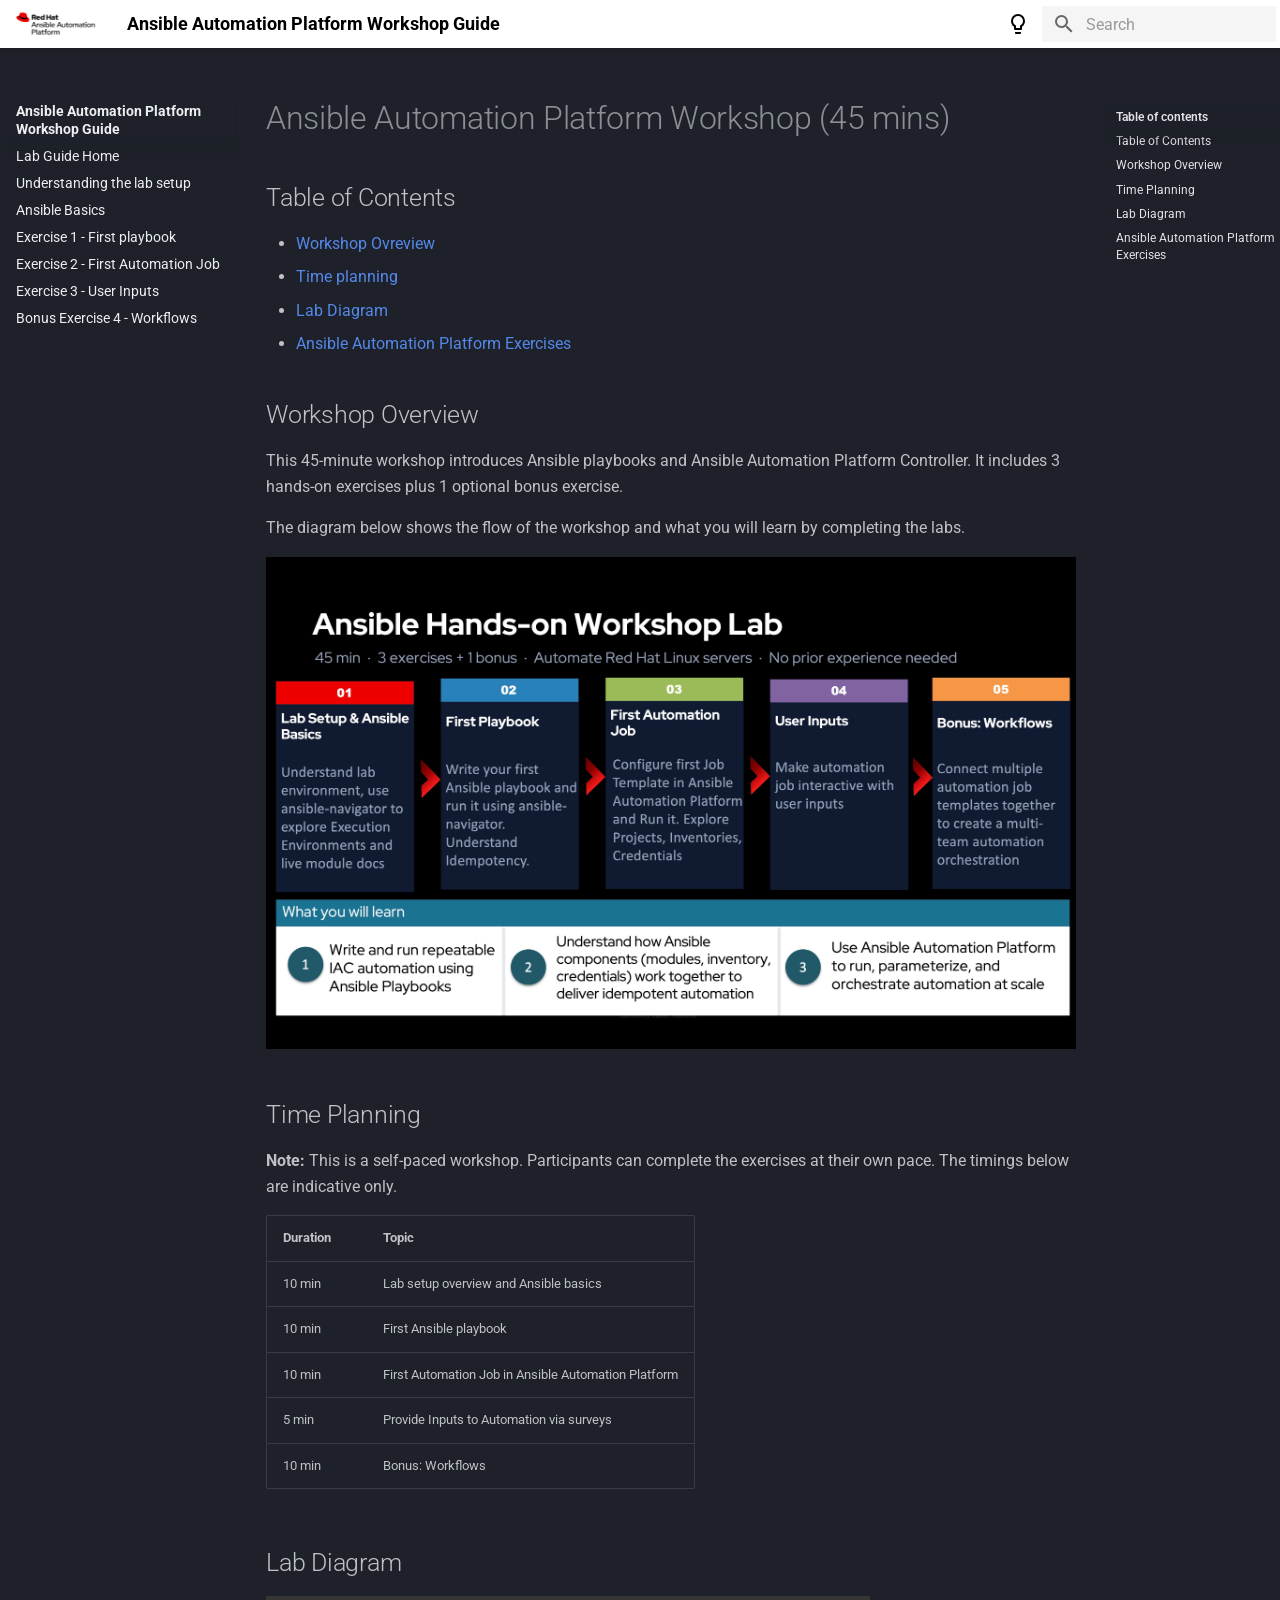
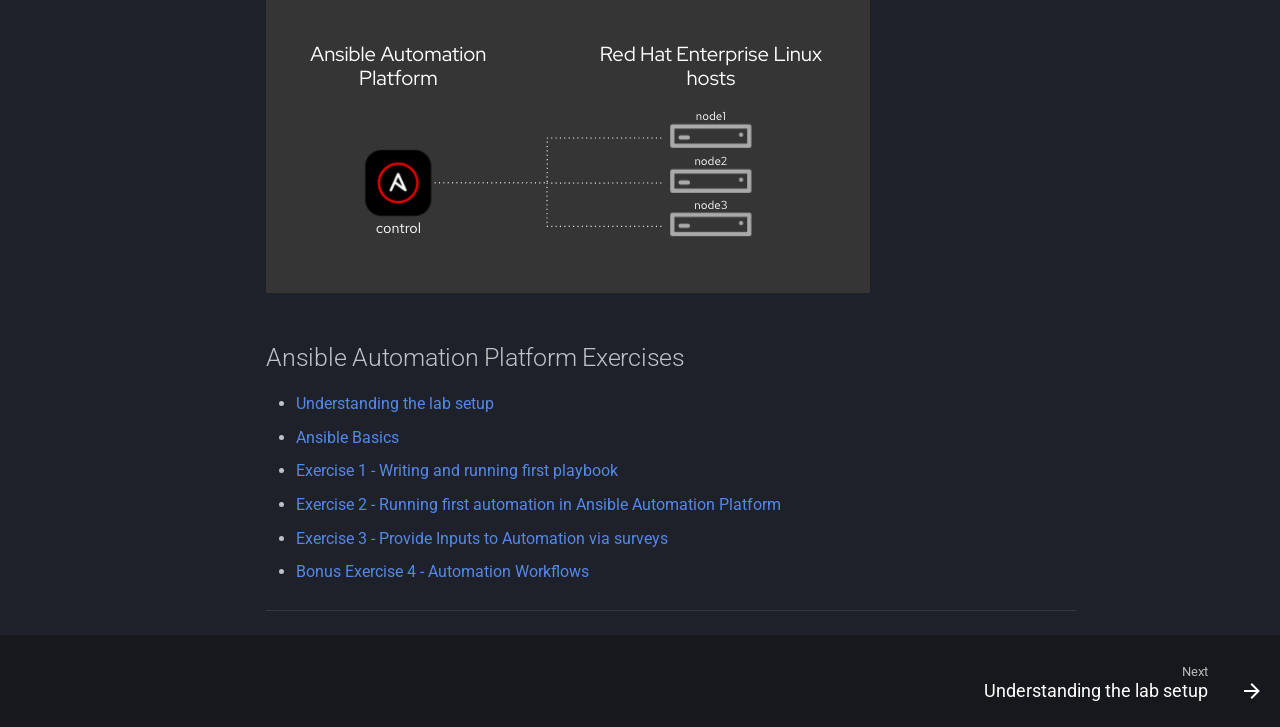
==== commit 8be23491: "deploy: b6d0c9ab2a4d589976abe993e4c0e8abf08bc9f2" ====
--- a/index.html
+++ b/index.html
@@ -622,6 +622,8 @@
 </ul>
 <h2 id="workshop-overview">Workshop Overview</h2>
 <p>This 45-minute workshop introduces Ansible playbooks and Ansible Automation Platform Controller. It includes 3 hands-on exercises plus 1 optional bonus exercise.</p>
+<p>The diagram below shows the flow of the workshop and what you will learn by completing the labs.</p>
+<p><img alt="workshop_flow_and_objectives" src="images/workshop-flow-roadmap-objective.jpg" /></p>
 <h2 id="time-planning">Time Planning</h2>
 <p><strong>Note:</strong> This is a self-paced workshop. Participants can complete the exercises at their own pace. The timings below are indicative only.</p>
 <table>
--- a/stylesheets/extra.css
+++ b/stylesheets/extra.css
@@ -110,3 +110,26 @@
   display: none !important;
 }
 
+/* ============================================
+   RESPONSIVE DESIGN - MOBILE
+   ============================================ */
+
+/* Hide right sidebar (Table of Contents) on tablets and mobile devices */
+/* Breakpoint: 1220px and below (Material's default breakpoint) */
+@media (max-width: 1220px) {
+  .md-sidebar--secondary {
+    display: none !important;
+  }
+}
+
+/* Extra small screens (phones) */
+@media (max-width: 768px) {
+  .md-sidebar--secondary {
+    display: none !important;
+  }
+  
+  /* Ensure content expands on small screens */
+  .md-content {
+    margin-right: 0 !important;
+  }
+}
